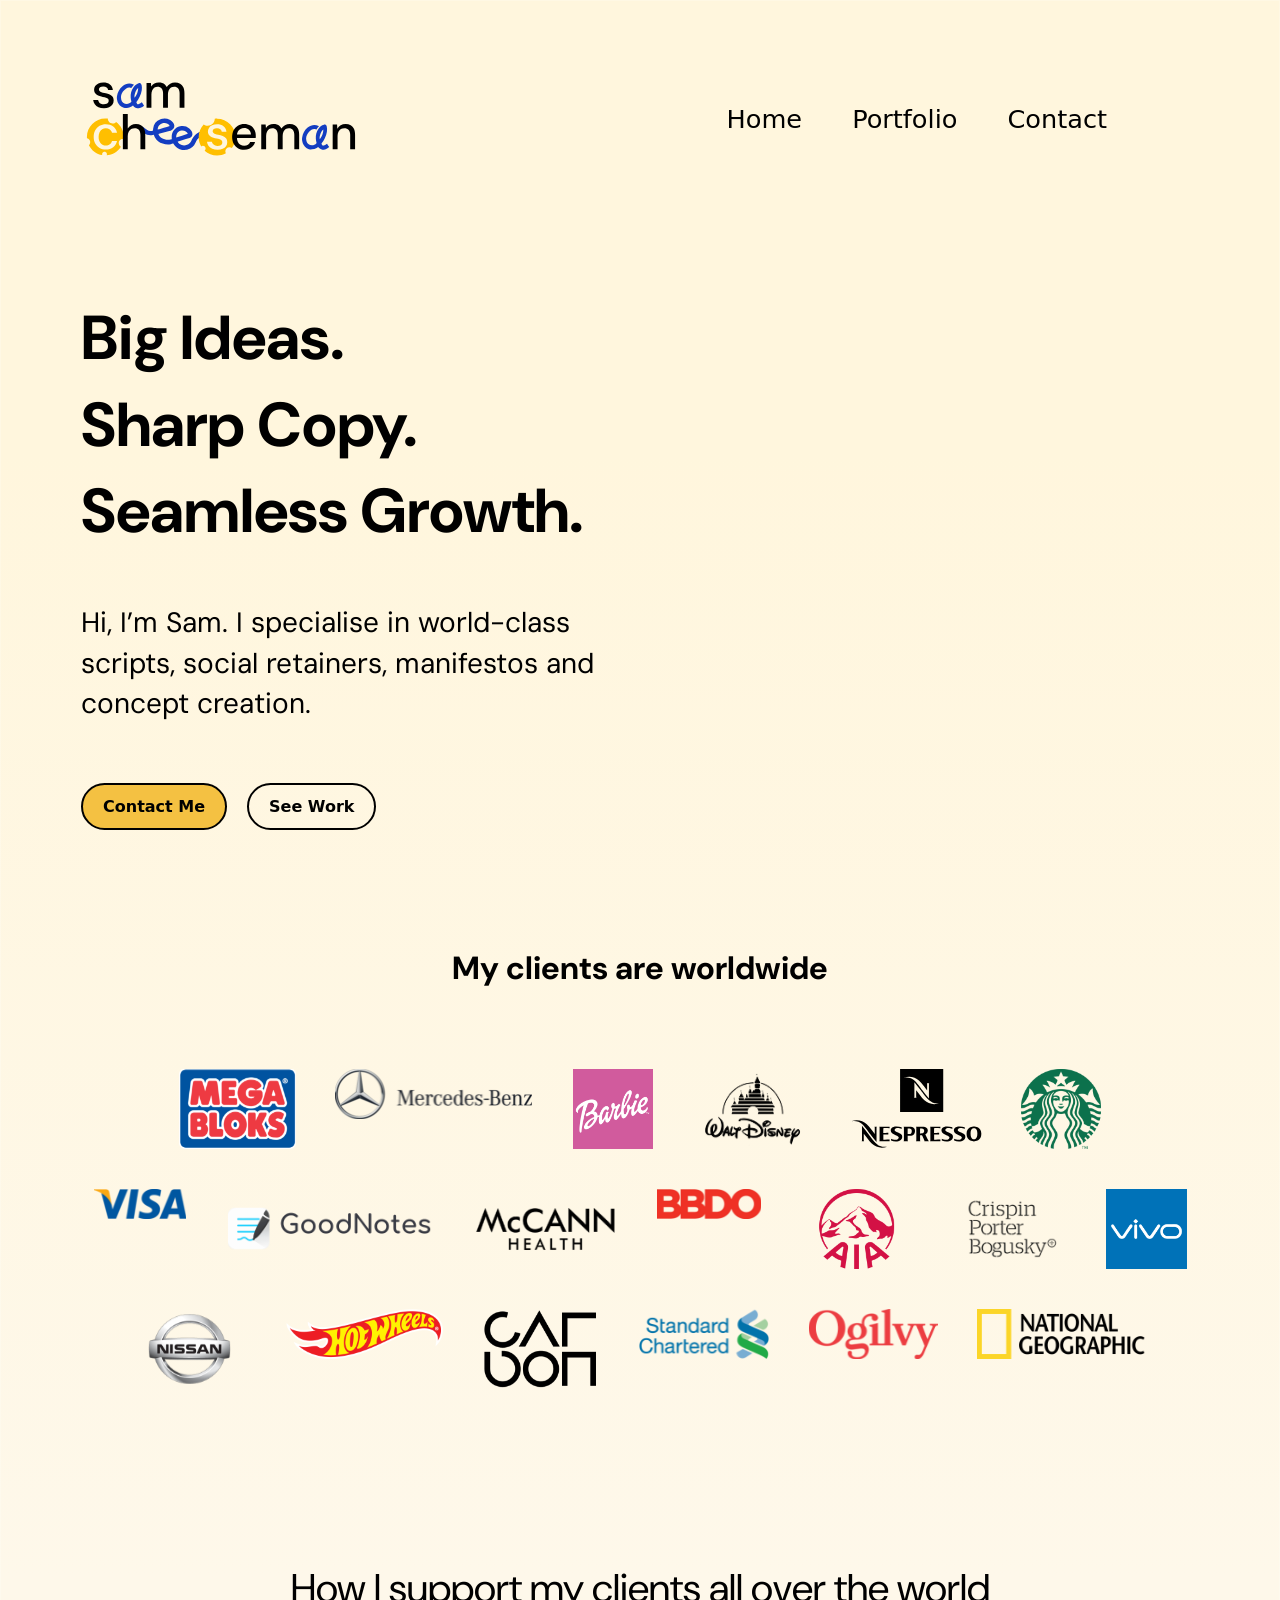
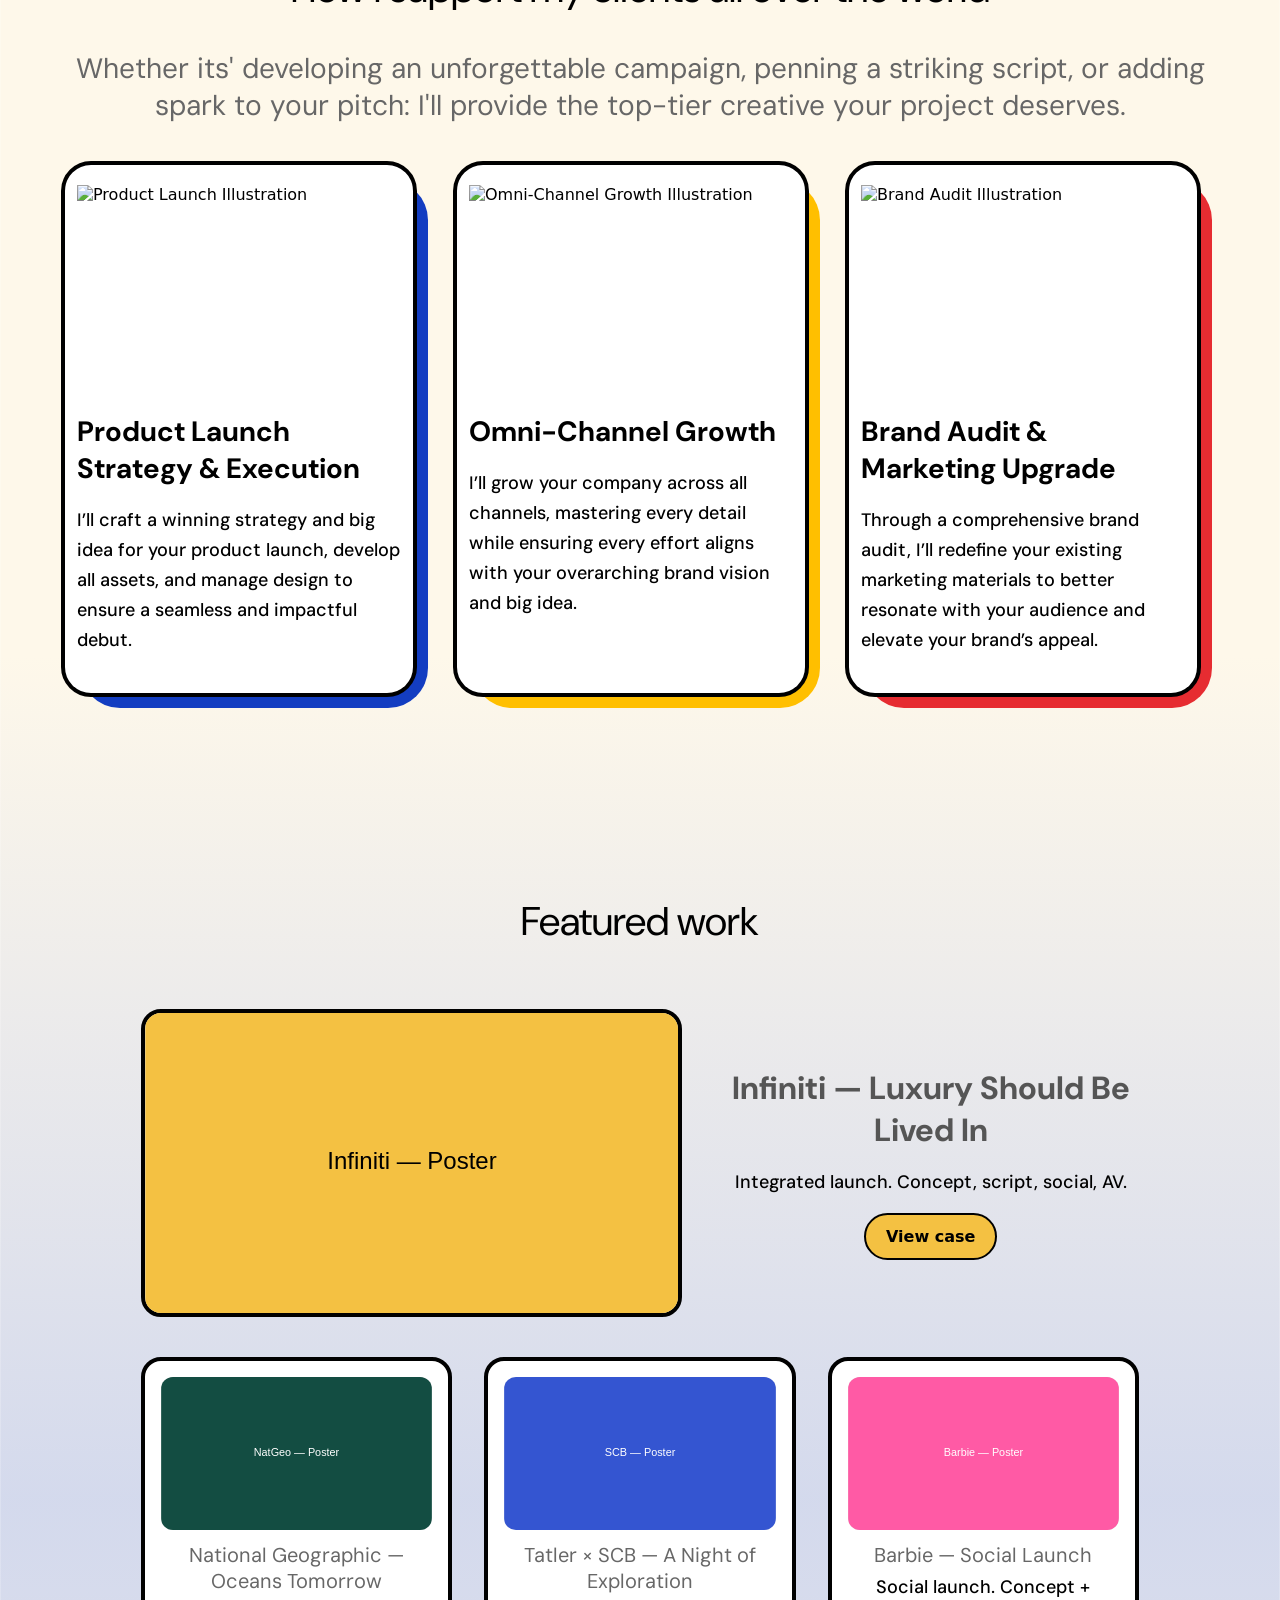
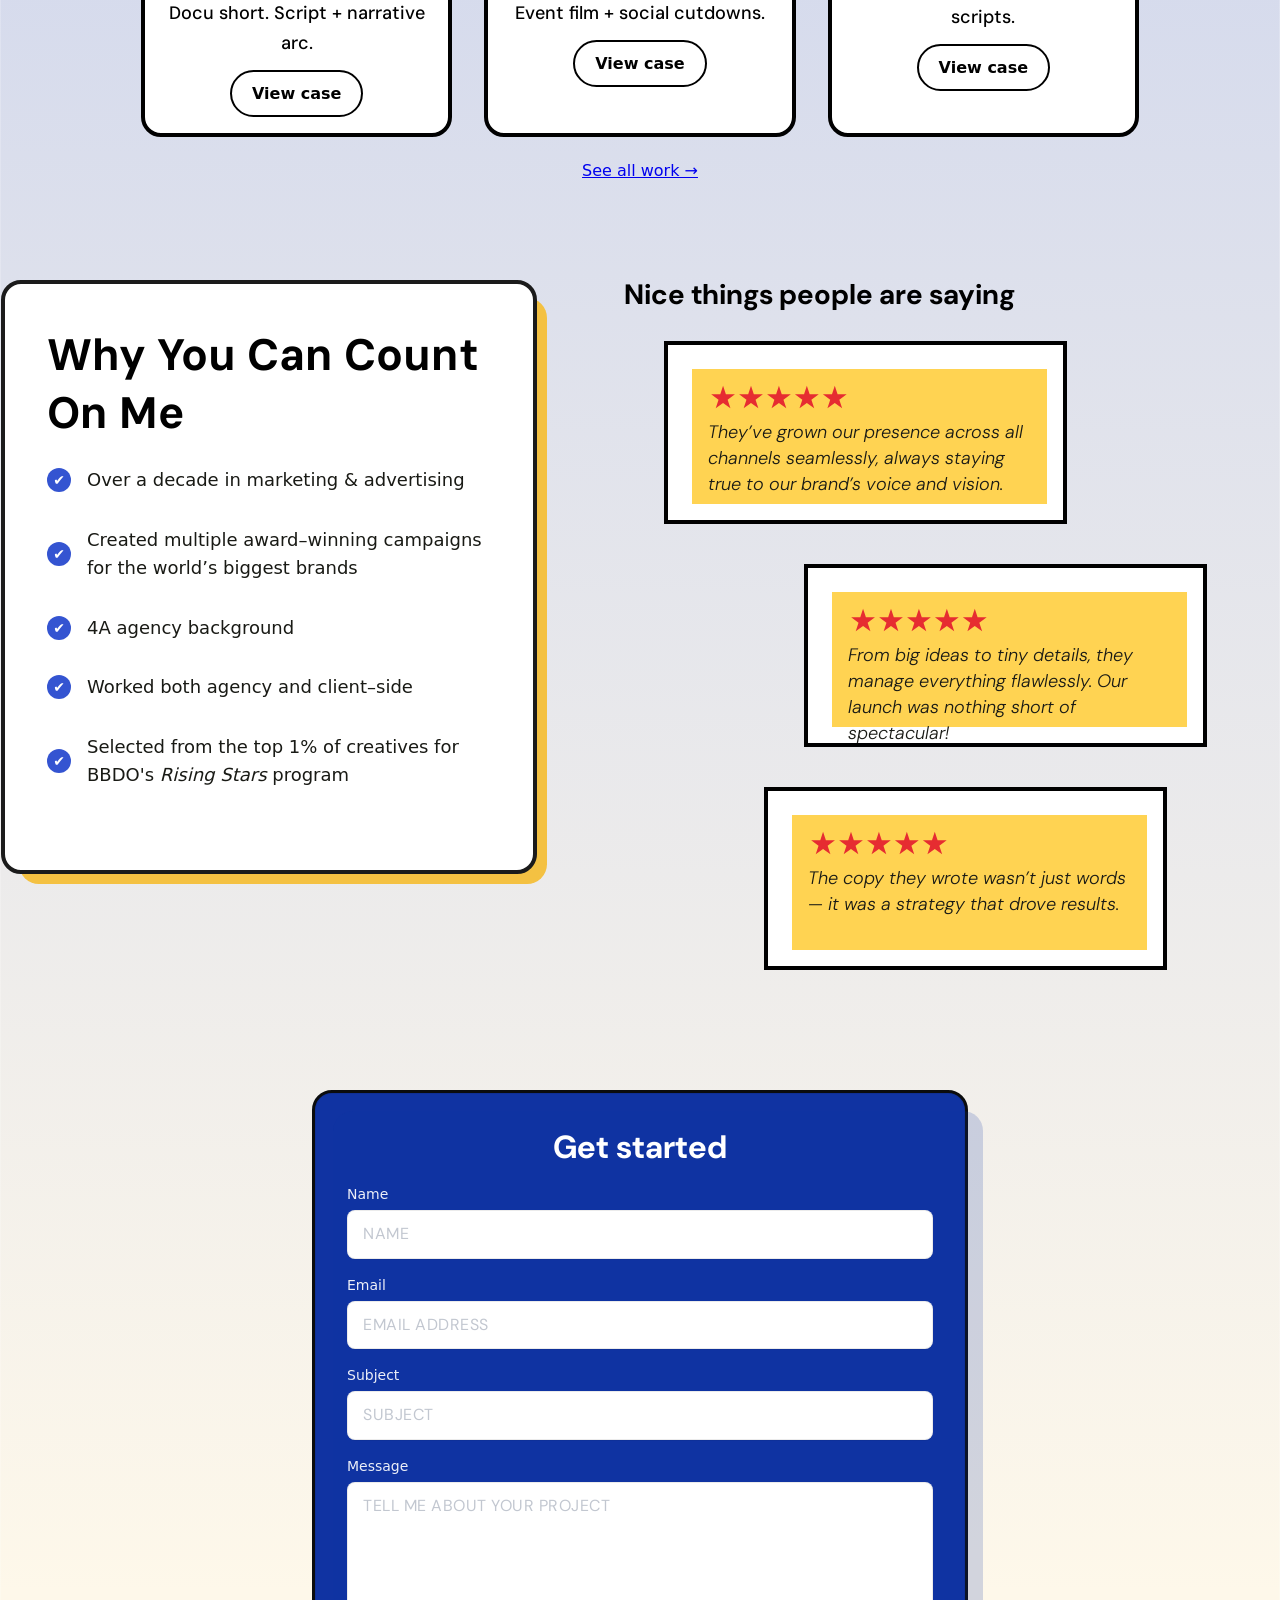
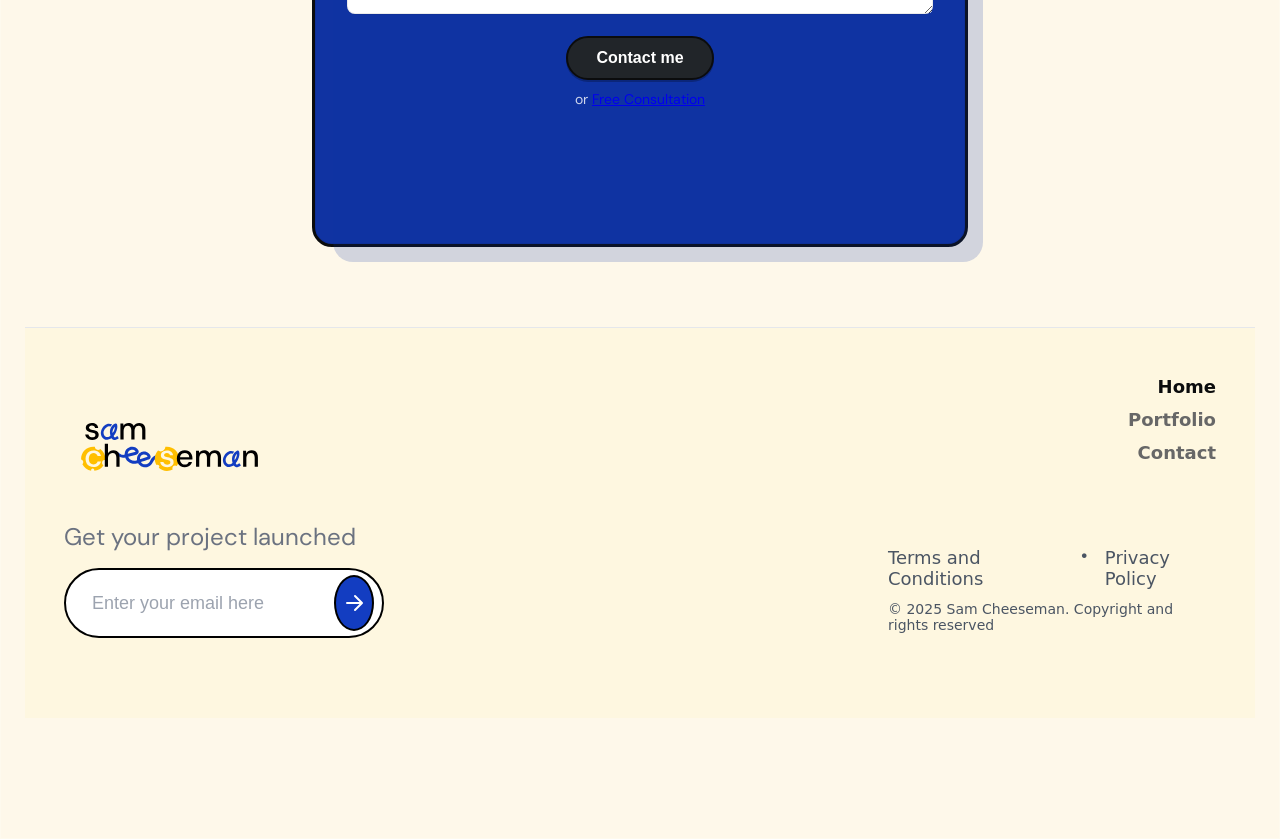
==== index.html @ 1eadf442 "Footer good enough. Moving on." ====
<!DOCTYPE html>
<html lang="en">
<head>
    <meta charset="UTF-8">
    <meta name="viewport" content="width=device-width, initial-scale=1.0">
    <link href="https://fonts.googleapis.com/css2?family=DM+Sans:wght@200;400;500;700&family=DM+Mono&display=swap" rel="stylesheet">
    <link rel="stylesheet" href="styles.css">
    <title>Sam Cheeseman - Freelance Creative Director</title>
</head>
<body>
  <header>
  <nav class="navbar">
  <div class="navbar-container">
    <div class="logo">
      <a href="#"><img src="images/Logo.svg" alt="Logo"></a>
    </div>
    <div class="nav-links">
      <a href="#">Home</a>
      <a href="#">Portfolio</a>
      <a href="#">Contact</a>
    </div>
  </div>
  </nav>
  </header>
  <section class="hero">
  <div class="hero-container">
    <div class="hero-text">
      <h1>
      <h1>
  <span>Big Ideas.</span>
  <span>Sharp Copy.</span>
  <span>Seamless Growth.</span>
</h1>
</h1>
<div class="hero-p-container">
<p>Hi, I’m Sam. I specialise in world-class scripts, social retainers, manifestos and concept creation.</p>
</div>      
<div class="hero-buttons">
        <a href="#" class="button">Contact Me</a>
        <a href="#" class="button secondary">See Work</a>
      </div>
    </div>
    <div class="hero-image">
         <img src="images/Profile Image/image_illo.svg" alt="" class="images/Profile Image/hero-illo.svg">
    </div>
  </div>
</section>
<section class="clients">
  <div class="clients-container">
    <h2>My clients are worldwide</h2>

<div class="client-logos">
  <img src="images/logos/megablocks-colour.svg" alt="Mega Bloks logo">
  <img src="images/logos/mercedesbenz.svg" alt="Mercedes Benz logo" class="mercedes">
  <img src="images/logos/barbie-colour.svg" alt="Barbie logo">
  <img src="images/logos/disney.png" alt="Disney logo">
  <img src="images/logos/nespresso.svg" alt="Nespresso logo">
  <img src="images/logos/starbucks-colour.svg" alt="Starbucks logo">
</div>

<div class="client-logos">
  <img src="images/logos/visa-colour.svg" alt="Visa logo" class="visa">
  <img src="images/logos/goodnotes.svg" alt="Goodnotes logo">
  <img src="images/logos/mccann.svg" alt="McCann Health logo">
  <img src="images/logos/bbdo.svg" alt="BBDO logo" class="bbdo">
  <img src="images/logos/aia.svg" alt="AIA logo">
  <img src="images/logos/cpb.svg" alt="Crispin Porter Bogusky logo">
  <img src="images/logos/vivo.svg" alt="Vivo logo">
</div>

<div class="client-logos">
  <img src="images/logos/nissan.svg" alt="Nissan logo">
  <img src="images/logos/hotwheels.svg" alt="Hot Wheels logo" class="hotwheels">
  <img src="images/logos/carbon.svg" alt="Carbon logo">
  <img src="images/logos/standardchartered.svg" alt="Standard Chartered Bank logo" class="standardchartered">
  <img src="images/logos/ogilvy.svg" alt="Ogilvy logo" class="ogilvy">
  <img src="images/logos/natgeo.svg" alt="National Geographic logo" class="natgeo">
</div>
      <!-- Add more as needed -->
    </div>
  </div>
</section>

   <section class="services">
  <div class="services-container">
    <h2>How I support my clients all over the world</h2>
    <h4>Whether its' developing an unforgettable campaign, penning a striking script, or adding spark to your pitch: I'll provide the top-tier creative your project deserves.</h4>
    <div class="service-cards">
      <div class="service-card blue">
        <img src="images/carousel illustrations/icon_1.svg" alt="Product Launch Illustration">
        <h3>Product Launch Strategy & Execution</h3>
        <p>I’ll craft a winning strategy and big idea for your product launch, develop all assets, and manage design to ensure a seamless and impactful debut.</p>
      </div>
      <div class="service-card yellow">
        <img src="images/carousel illustrations/icon_2.svg" alt="Omni-Channel Growth Illustration">
        <h3>Omni-Channel Growth</h3>
        <p>I’ll grow your company across all channels, mastering every detail while ensuring every effort aligns with your overarching brand vision and big idea.</p>
      </div>
      <div class="service-card red">
        <img src="images/carousel illustrations/icon_3.svg" alt="Brand Audit Illustration">
        <h3>Brand Audit & Marketing Upgrade</h3>
        <p>Through a comprehensive brand audit, I’ll redefine your existing marketing materials to better resonate with your audience and elevate your brand’s appeal.</p>
      </div>
    </div>
  
  <section class="featured-work">
    <div class="fw-container">
    <h2>Featured work</h2>
    
    
    <!-- Featured case -->
    <article class="fw-feature">
    <a href="#" class="fw-media">
    <img alt="Infiniti — Luxury Should Be Lived In"
    src="data:image/svg+xml;utf8,<svg xmlns='http://www.w3.org/2000/svg' viewBox='0 0 1600 900'><rect width='1600' height='900' fill='%23F4C142'/><text x='50%' y='50%' dominant-baseline='middle' text-anchor='middle' font-family='Arial' font-size='72' fill='%23000'>Infiniti — Poster</text></svg>">
    </a>
    <div class="fw-meta">
    <h3>Infiniti — Luxury Should Be Lived In</h3>
    <p>Integrated launch. Concept, script, social, AV.</p>
    <a class="button" href="#">View case</a>
    </div>
    </article>
    
    
    <!-- 3-up grid -->
    <div class="fw-grid">
    <article class="fw-card">
    <a href="#" class="fw-media">
    <img alt="National Geographic — Oceans Tomorrow"
    src="data:image/svg+xml;utf8,<svg xmlns='http://www.w3.org/2000/svg' viewBox='0 0 1600 900'><rect width='1600' height='900' fill='%23134D42'/><text x='50%' y='50%' dominant-baseline='middle' text-anchor='middle' font-family='Arial' font-size='64' fill='white'>NatGeo — Poster</text></svg>">
    </a>
    <h4>National Geographic — Oceans Tomorrow</h4>
    <p>Docu short. Script + narrative arc.</p>
    <a class="button secondary" href="#">View case</a>
    </article>
    
    
    <article class="fw-card">
    <a href="#" class="fw-media">
    <img alt="Tatler × SCB — A Night of Exploration"
    src="data:image/svg+xml;utf8,<svg xmlns='http://www.w3.org/2000/svg' viewBox='0 0 1600 900'><rect width='1600' height='900' fill='%233455D1'/><text x='50%' y='50%' dominant-baseline='middle' text-anchor='middle' font-family='Arial' font-size='64' fill='white'>SCB — Poster</text></svg>">
    </a>
    <h4>Tatler × SCB — A Night of Exploration</h4>
    <p>Event film + social cutdowns.</p>
    <a class="button secondary" href="#">View case</a>
    </article>
    
    
    <article class="fw-card">
    <a href="#" class="fw-media">
    <img alt="Barbie — Social Launch"
    src="data:image/svg+xml;utf8,<svg xmlns='http://www.w3.org/2000/svg' viewBox='0 0 1600 900'><rect width='1600' height='900' fill='%23FF5AA5'/><text x='50%' y='50%' dominant-baseline='middle' text-anchor='middle' font-family='Arial' font-size='64' fill='white'>Barbie — Poster</text></svg>">
    </a>
    <h4>Barbie — Social Launch</h4>
    <p>Social launch. Concept + scripts.</p>
    <a class="button secondary" href="#">View case</a>
    </article>
    </div>
    
    
    <div class="fw-more"><a href="#">See all work →</a></div>
    </div>
    </section>
</div>
</section>

 <section class="rtbs">
  <div class="rtb-container">
    <div class="rtb-left">
        <div class="rtb-box">
          <h2>Why You Can Count On Me</h2>
          <ul>
            <li>Over a decade in marketing & advertising</li>
            <li>Created multiple award–winning campaigns for the world’s biggest brands</li>
            <li>4A agency background</li>
            <li>Worked both agency and client–side</li>
            <li>Selected from the top 1% of creatives for BBDO's <em>Rising Stars</em> program</li>
          </ul>
        
      </div>
    </div>

    <div class="rtb-right">
      <h3>Nice things people are saying</h2>
    
      <div class="testimonial">
        <div class="testimonial-inner">
          <img class="stars" src="images/stars.svg" alt="5 stars">
          <p>They’ve grown our presence across all channels seamlessly, always staying true to our brand’s voice and vision.</p>
        </div>
      </div>
    
      <div class="testimonial">
        <div class="testimonial-inner">
          <img class="stars" src="images/stars.svg" alt="5 stars">
          <p>From big ideas to tiny details, they manage everything flawlessly. Our launch was nothing short of spectacular!</p>
        </div>
      </div>
    
      <div class="testimonial">
        <div class="testimonial-inner">
          <img class="stars" src="images/stars.svg" alt="5 stars">
          <p>The copy they wrote wasn’t just words — it was a strategy that drove results.</p>
        </div>
      </div>
    </div>
  </div>
</section>

<section class="contact-cta" id="contact">
  <div class="contact-wrap">
    <form class="contact-card" action="#" method="post" novalidate>
      <h2 class="contact-title">Get started</h2>

      <div class="field">
        <label for="contact-name">Name</label>
        <input id="contact-name" name="name" type="text" placeholder="NAME" autocomplete="name" />
      </div>

      <div class="field">
        <label for="contact-email">Email</label>
        <input id="contact-email" name="email" type="email" placeholder="EMAIL ADDRESS" autocomplete="email" />
      </div>

      <div class="field">
        <label for="contact-subject">Subject</label>
        <input id="contact-subject" name="subject" type="text" placeholder="SUBJECT" />
      </div>

      <div class="field">
        <label for="contact-message">Message</label>
        <textarea id="contact-message" name="message" rows="5" placeholder="TELL ME ABOUT YOUR PROJECT"></textarea>
      </div>

      <div class="actions">
        <button type="submit" class="btn-primary">Contact me</button>
        <p class="alt">or <a href="#free-consultation">Free Consultation</a></p>
      </div>
    </form>
  </div>
  <footer class="footer">
    <div class="footer__container">
      <div class="footer__grid">
        <!-- LEFT — 320 × 220 -->
        <div class="footer__left">
          <a href="/" class="footer__logo">
            <!-- DO NOT ALTER LOGO SIZE -->
            <img src="images/Logo.svg" alt="Sam Cheeseman" class="logo-footer">
          </a>
  
          <p class="footer__cta">Get your project launched</p>
  
          <form class="footer__subscribe" action="#" method="post" novalidate>
            <input
              type="email"
              placeholder="Enter your email here"
              aria-label="Email address"
              autocomplete="email"
              required
            />
            <button type="submit" aria-label="Submit email">
              <svg viewBox="0 0 24 24" fill="none" stroke="currentColor" aria-hidden="true">
                <path d="M5 12h14M13 5l7 7-7 7" stroke-width="2" stroke-linecap="round" stroke-linejoin="round"/>
              </svg>
            </button>
          </form>
        </div>
  
        <!-- RIGHT — 328 × 250 -->
        <div class="footer__right">
          <div class="footer__nav_container">
            <nav class="footer__nav" aria-label="Footer navigation">
              <a href="/" class="is-active">Home</a>
              <a href="/portfolio.html">Portfolio</a>
              <a href="#contact">Contact</a>
            </nav>
            <div class="footer__legal">
              <a href="/terms">Terms and Conditions</a>
              <span aria-hidden="true">•</span>
              <a href="/privacy">Privacy Policy</a>
            </div>
            <div class="footer__copy">© 2025 Sam Cheeseman. Copyright and rights reserved</div>
          </div>
        </div>
      </div>
  
    </div>
  </footer>

</body>
</html>
---- styles.css ----
*, *::before, *::after { box-sizing: border-box; }

body {
  margin: 0;
  background: 
    linear-gradient(
      to bottom left,
      rgba(19, 61, 193, 0.8), /* bump to 80% so you SEE it */
      rgba(19, 61, 193, 0)
    ),
    #FEF7E0; /* yellow base */
  border: 1px solid rgba(255, 255, 255, 0.1);
  font-family: 'DM Sans', serif;
  color: #000;
  position: relative;
}

h1, h2, h3, h4, h5, h6, p {
  font-family: 'DM Sans', sans-serif;
}
h1 { 
    font-weight: 700; 
    font-style: bold;
    font-size: 62px;
}

h2 {

  font-weight: 700;
  font-style: bold;
  font-size: 44px;

}

h3 {
  font-weight: 700;
  font-style: bold;
  font-size: 28px
}

h4{
  font-family: 'DM Sans', sans-serif;
  font-style: normal;             /* not 'regular' */
  font-weight: 400;
  font-size: 28px;
  line-height: 1.3;
  color: #111;                    /* softer than pure black */
  font-variation-settings: "wght" 400;
  font-synthesis-weight: none;    /* prevent faux bold */
  font-optical-sizing: none;
  -webkit-font-smoothing: antialiased;
  -moz-osx-font-smoothing: grayscale;
  color: #676767;
}

p {
     font-style: regular;
     font-weight: 400;
     font-size: 28px;
;




}

.navbar-container {
  max-width: 1200px;
  margin: 0 auto;
  padding: 10px 20px;
  display: flex;
  justify-content: space-between;
  align-items: center;

}

.nav-links {
  display: flex;
  gap: 50px;
  padding-right: 92px;
  font-size: larger;
}

.nav-links a {
  text-decoration: none;
  color: #000;
  font-weight: 500;
  display: inline-block;
  height: 2.2em;
  line-height: 2.2em;
  transition: transform 0.1s, color 0.2s;
}

.logo {
  margin-left: -20px;
}

.navbar .logo a { display: block; line-height: 0; }

.navbar .logo img {
  width: 320px;   /* adjust to taste */
  height: auto;
  display: block;
}



.nav-links a:hover {
  color: #007bff;
}

.nav-links a.active {
    font-weight: bold;
    font-size: 1.2em;
    transition: font-size 0.1s, color 0.2s;
}

.nav-links a:hover {
    color: #007bff;
    transform: scale(1.2);
/* Remove duplicate .nav-links a:hover selector */
}

/* HERO SECTION */

.hero {
  padding: 10px 80px;
  position: relative;
}

.hero-container {
  max-width: 1200px;
  margin: 0 auto;
}

.hero h1 {
  font-size: 62px;
  font-weight: 700;
  font-style: bold;
  margin: 0 0 48px;
}

.hero h1 span {
  max-width: 546px;
  max-height: 243px;
  display: block;
  line-height: 1.4;
}

.hero p {
  font-family: 'DM Sans', sans-serif;
  max-width: 546px;
  max-height: 108px;
  font-weight: 400;
  font-size: 28px;            /* exact match to Figma */
  line-height: 1.45;          /* tweak if Figma shows different leading */
  letter-spacing: 0;          /* ensure no extra tracking */
  font-optical-sizing: none;  /* stop variable font auto-bulking at large sizes */
  -webkit-font-smoothing: antialiased;   /* lighter on macOS */
  -moz-osx-font-smoothing: grayscale;

}

.hero-buttons {
  display: flex;
  gap: 20px;
}

.button {
  background: #F4C142;
  color: #000; /* Black text for good contrast */
  text-decoration: none;
  font-weight: bold;
  border-radius: 30px;
  display: inline-block;
  padding: 15px 30px;
  border: 2px solid #000;
}

.button.secondary {
  background: transparent;
  border: 2px solid #000;
  color: #000;
}

/* HERO PROFILE SECTION */

.hero-container {
  max-width: 1200px;
  margin: 0 auto;
  display: flex;
  align-items: center;
  gap: 60px; /* space between text & image */
}

.hero-text {
  flex: 1.5;
 
}
.hero-p-container {
  margin-bottom: 72px;
}

.hero-image {
  flex: 1;
}

.hero-image img {
  margin-top: -40px;
  max-width: 526px; /* or adjust to taste */
  height: 574.84px;
  width: 100%;
  height: auto;
  border-radius: 8px; /* optional, for style */
}

/* CLIENTS SECTION */

.clients {
  padding: 80px 40px;
  text-align: center;
}

.clients-container {
  max-width: 1200px;
  margin: 0 auto;
}

.clients h2 {
  font-size: 2rem;
  margin-bottom: 80px;
}

.client-logos {
  display: flex;
  flex-wrap: wrap;
  justify-content: center;
  gap: 40px;
  margin-bottom: 40px;
}

.client-logos img {
  max-height: 80px; /* Adjust logo size */
  height: auto;
}

.client-logos img.visa {
  max-height: 30px; /* lower than the others */
}

.client-logos img.bbdo { 
    max-height: 30px; /* lower than the others */
}


.client-logos img.standardchartered {
    max-height: 50px;
}

.client-logos img.mercedes, img.ogilvy, img.hotwheels, img.natgeo {
    max-height: 50px;
}

/* CLIENTS SECTION END */

/* SERVICES SECTION */

.services {
  padding: 20px 40px;
  text-align: center;
}

.services-container {
  max-width: 1200px;
  margin: 0 auto;
}

.services h2 {
  font-family: 'DM Sans', sans-serif;
  font-weight: 400;
  font-size: 2.5rem;
  margin-bottom: 32px;
}

.services p {
  font-weight: 500;
  font-style: medium;
  font-size: 16px;
  line-height: 30px;
  font-optical-sizing: none;  /* stop variable font auto-bulking at large sizes */
  -webkit-font-smoothing: antialiased;   /* lighter on macOS */
  -moz-osx-font-smoothing: grayscale;
}

.service-cards {
  display: flex;
  gap: 42px;
  justify-content: left;
  flex-wrap: wrap;
  width: 1152px;
  height: 514px;
}

.service-card {
  background: #fff;
  border: 4px solid #000;
  border-radius: 30px;
  padding: 20px 12px;
  flex: 1;
  max-width: 356px;
  position: relative;
}

.service-card img {
  height: 200px;
  margin-bottom: 10px;
  
}

.service-card h3 {
  margin-bottom: 15px;
  text-align: left;
}

.services p {
  font-weight: 500;
  font-style: medium;
  font-size: 18px;
  line-height: 30px;
}

/* Shadows to mimic side colour accent */
.service-card.blue::after,
.service-card.yellow::after,
.service-card.red::after {
  content: "";
  position: absolute;
  bottom: -15px;
  right: -15px;
  width: 100%;
  height: 100%;
  border-radius: 40px;
  z-index: -1;
}

.service-card.blue::after {
  background: #133DC1; /* pick your exact blue */
}

.service-card.yellow::after {
  background: #FFBF00; /* pick your exact yellow */
}

.service-card.red::after {
  background: #E62C31; /* pick your exact red */
}



.service-cards { justify-content: flex-start; justify-items: start; } /* flex + grid */
.service-card { text-align: left; }
.service-card img { display: block; margin: 0; }


/* FEATURED WORK SECTION */
.featured-work {
    margin-top: 100px;
  padding: 0;
  background: transparent;
  text-align: center;
}

.featured-work h2 {
  font-family: 'DM Sans', sans-serif;
  font-weight: 400;
  font-size: 2.5rem;
  margin-bottom: 40px;
}

.featured-work h3 {
    font-family: 'DM Sans', sans-serif;
    font-weight: 400;
    font-size: 1.8rem;
    color: #555;  
    margin-bottom: 40px;
}

.carousel {
  position: relative;
  overflow: hidden;
  width: 100%;
}

.carousel-track {
  display: flex;
  transition: transform 0.5s ease;
}

.carousel-item {
  min-width: 100%;
  position: relative;
}

.carousel-item img {
  width: 100%;
  display: block;
}

.watch-button {
  position: absolute;
  bottom: 120px;
  left: 50%;
  transform: translateX(-50%);
  background: #F4C142; /* match your earlier hero button */
  color: #000;
  text-decoration: none;
  padding: 12px 20px;
  border-radius: 30px;
  font-family: 'DM Sans', sans-serif;
  font-weight: bold;
  border: 2px solid #000; /* match earlier buttons */
}

.carousel-btn {
  position: absolute;
  top: 50%;
  transform: translateY(-50%);
  background: #F4C142; /* your yellow */
  border: none;
  border-radius: 50%; /* makes it round */
  width: 60px;
  height: 60px;
  display: flex;
  align-items: center;
  justify-content: center;
  cursor: pointer;
  z-index: 2;
  transition: background 0.2s ease;
}


.carousel-btn:hover {
  background: #e0b932;
}

.carousel-btn.prev {
  left: 20px; 
}

.carousel-btn.next {
  right: 20px; 
}

.carousel-btn img {
  width: 24px;
  height: 24px;
}

/* Featured Work Info + Buttons */

.carousel-info {
  display: flex;
  justify-content: center; /* ← this centres the whole info block horizontally */
  align-items: center;
  max-width: 1200px;
  margin: -60px auto;
  padding: 0 40px;
  text-align: left; /* keep left so title lines don't centre */
}

.info-left {
  display: flex;
  align-items: center;    /* centre horizontally */
  gap: 40px;              /* gap between title and dots */
}

.title-block {
    display: flex;
    flex-direction:column;
}

.title-block h3 {
  margin: 0;
  font-family: 'DM Sans', sans-serif;
  font-weight: 700;
  font-size: 2rem;
}

.title-block p {
  margin: 5px 0 0;
  font-family: 'DM Sans', sans-serif;
  font-weight: 400;
  color: #555;
}

.carousel-dots {
  display: flex;
  gap: 10px;
}

.carousel-dots .dot {
  width: 12px;
  height: 12px;
  border-radius: 50%;
  background: #F4C142;
  opacity: 0.5;
}

.carousel-dots .dot.active {
  opacity: 1;
  background: #A67C00;
}

.title-block h3 {
  margin: 0;
  font-family: 'DM Sans', sans-serif;
  font-weight: 700;
  font-size: 2rem;
}

.title-block p {
  margin: 5px 0 0;
  font-family: 'DM Sans', sans-serif;
  font-weight: 400;
  color: #555;
}

.carousel-dots {
  display: flex;
  gap: 10px;
}

.carousel-dots .dot {
  width: 12px;
  height: 12px;
  border-radius: 50%;
  background: #F4C142;
  opacity: 0.5;
}

.carousel-dots .dot.active {
  opacity: 1;
  background: #A67C00;
}

/* RTBs */

/* === RTB Container === */


/* === CONTAINER === */
.rtb-container{
  display: flex;
  flex-wrap: nowrap;              /* stop dropping to a new line */
  justify-content: flex-start;
  align-items: flex-start;
  gap: 87px;                      /* your exact column gap */
  max-width: 1280px;              /* ensure there’s room */
  width: 100%;
  margin: 0 auto;                 /* center in page */
  box-sizing: border-box;
  /* if the parent has padding, keep it small, e.g. padding: 0 24px; */
}

/* === LEFT === */
/* === RTB (Why You Can Count On Me) === */
/* keep layout */
.rtb-left { flex: 0 0 40%; position: relative; }

/* kill the old full-yellow wrapper if present */
.rtb-shadow { background: transparent; padding: 0; }

/* card */
.rtb-box{
  position: relative;
  width: 536px;
  height: 594px;
  padding: 42px;                  /* Figma */
  box-sizing: border-box;
  background: #FFF;
  border: 4px solid #1B1B1B;
  border-radius: 20px;

  /* stop DM Sans from “bulking up” */
  font-optical-sizing: none;
  -webkit-font-smoothing: antialiased;
  -moz-osx-font-smoothing: grayscale;
}

/* services-style accent: shows on RIGHT side and BOTTOM edge only */
.rtb-box::after{
  content:"";
  position:absolute;
  bottom:-14px;
  right:-14px;
  width:100%;
  height:100%;
  background:#F4C142;
  border-radius:20px;
  z-index:-1;
}

/* heading spacing inside card */
.rtb-box h2{ margin: 0 0 24px; }

/* list spacing & type */
.rtb-box ul{
  margin:0;
  padding:0;
  list-style:none;
  display:flex;
  flex-direction:column;
  gap:32px;                       /* Figma gap */
}

.rtb-box li{
  position:relative;
  padding-left:40px;
  font-weight:400;                /* Regular */
  font-size:18px;                 /* Figma */
  line-height:1.55;
  color:#191A15;

  /* match weight rendering */
  font-optical-sizing: none;
  -webkit-font-smoothing: antialiased;
  -moz-osx-font-smoothing: grayscale;
}

/* blue check bullet */
.rtb-box li::before{
  content:"✔";
  position:absolute;
  left:0;
  top:50%;
  transform:translateY(-50%);
  width:24px;
  height:24px;
  line-height:24px;
  text-align:center;
  background:#3454D1;
  color:#FFF;
  border-radius:50%;
  font-size:14px;
}

/* === RIGHT TESTIMONIALS === */

/* ===== TESTIMONIALS (right column) ===== */
/* ===== TESTIMONIALS (right column) ===== */
.rtb-right{
  width: 529px;
  min-height: 671.85px;
  display: flex;
  flex-direction: column;
  align-items: flex-start;
}

.rtb-right h2{
  font-weight: 700;
  font-size: 44px;
  margin: 0 0 24px;
  color: #0B0C0D;
}

/* Card */
.testimonial{
  position: relative;
  width: 403px;
  height: 183px;
  background: #FFFFFF;             /* white card */
  border: 4px solid #000;          /* black outline */
  margin: 0 0 40px 0;
  z-index: 0;
  isolation: isolate;              /* keeps slabs behind, never bleeding in */
}

/* Top-right WHITE slab (same size, offset up/right) */

/* Bottom-left WHITE slab (same size, offset down/left) */


/* Inner yellow panel */
.testimonial-inner{
  position: absolute;
  top: 24px; left: 24px;
  width: 355px; height: 135px;     /* 403-48 × 183-48 */
  background: #FFD352;             /* yellow tile */
  padding: 16px;
  box-sizing: border-box;
  display: flex;
  flex-direction: column;
  gap: 8px;
}

/* Stars */
.testimonial-inner .stars{
  width: 142px;
  height: 26px;
  display: block;
}

/* Copy */
.testimonial-inner p{
  margin: 0;
  font-size: 18px;
  font-style: italic;
  font-weight: 300;
  line-height: 1.45;
  color: #191A15;
}

/* Stagger like mock */
.rtb-right .testimonial:nth-of-type(1){ transform: translateX(40px); }
.rtb-right .testimonial:nth-of-type(2){ transform: translateX(180px); }
.rtb-right .testimonial:nth-of-type(3){ transform: translateX(40px); }

/* Responsive */
@media (max-width: 1024px){
  .rtb-right{ width: 100%; }
  .rtb-right .testimonial{ transform: none; max-width: 100%; }
}

/* Enhanced navbar styling */
.navbar {
  padding: 0 80px;
}

.navbar-container {
  padding-left: 0;
  padding-right: 0;
  max-width: 1400px;
}

.hero-container,
.clients-container {
  max-width: 1400px;
}

.nav-links {
  font-size: larger;
}

.nav-links a {
  font-size: 1.6rem;
  font-weight: 500;
}

/* Services section */
.services-container {
  max-width: 1200px;
  margin: 0 auto;
  padding: 0 20px;
  text-align: center;
}

.service-cards {
  display: grid;
  grid-template-columns: 1fr;
  gap: 24px;
}


/* Testimonials section */
.testimonials-container {
  display: grid;
  grid-template-columns: 1fr;
  gap: 24px;
  max-width: 1200px;
  margin: 0 auto;
  padding: 0 16px;
}

.why-count-card {
  background: white;
  border: 1px solid #e5e7eb;
  border-radius: 32px;
  box-shadow: 0 1px 3px rgba(0, 0, 0, 0.1);
  padding: 32px;
  min-height: 420px;
}

.why-count-card h2 {
  font-size: 1.25rem;
  font-weight: 600;
  margin-bottom: 16px;
}

.why-count-card ul {
  font-size: 1rem;
  line-height: 1.6;
}

.why-count-card li {
  margin-bottom: 12px;
}

.quotes-section {
  display: flex;
  flex-direction: column;
  gap: 24px;
}

.quotes-section h2 {
  font-size: 1.25rem;
  font-weight: 600;
}

.quote {
  padding: 24px;
  border-radius: 32px;
  box-shadow: 0 1px 3px rgba(0, 0, 0, 0.1);
  border: 1px solid #e5e7eb;
  background: white;
}

.quote p {
  font-size: 1rem;
  line-height: 1.6;
}

/* Footer styling *//* ===== Footer ===== */
/* ===== Footer (replaced) ===== *//* =======================
   Footer
   ======================= */
/* Footer */
.footer { background:#FEF7E0; border-top:1px solid #e5e7eb; margin-top:80px; }
.footer__container { max-width:1200px; margin:0 auto; padding:48px 24px; }

.footer__grid {
  display:flex;
  justify-content:space-between;
  align-items:flex-start;
  gap:64px;
  margin-bottom:32px;
}

/* LEFT — 320 × 220 */
.footer__left { flex:0 0 320px; min-height:220px; }
.footer__logo { display:inline-block; height: 72px; width:211px;}

.footer__cta {
  margin: 0px 0 16px;
  font-size:24px;
  line-height:1.25;
  color:#6b7280;
}

/* Subscribe — 320 × 70, r=70 */
.footer__subscribe {
  width:320px; height:70px; border-radius:70px;
  background:#fff; border:2px solid #000;
  display:flex; align-items:center; gap:8px;
  padding:0 8px 0 24px; box-sizing:border-box;
}
.footer__subscribe input {
  flex:1; border:0; outline:0; background:transparent;
  font-size:18px; color:#111827;
}
.footer__subscribe input::placeholder { color:#9ca3af; }
.footer__subscribe button {
  width:56px; height:56px; border-radius:50%;
  border:2px solid #000; background:#133DC1;
  display:grid; place-items:center; cursor:pointer;
}
.footer__subscribe button svg { width:24px; height:24px; stroke:#fff; stroke-width:2.5; }

/* RIGHT — 328 × 250 */
.footer__right {
  flex: 0 0 328px;
  min-height: 250px;
  display: flex;
  flex-direction: column;   /* stack nav and bottom */
  align-items: flex-end;     /* right-align content */
  gap: 16px;                 /* space between nav and bottom */
}

.footer__nav_container {
  display: flex;
  flex-direction: column;
  align-items: flex-end; /* right-align content */
  gap: 12px;             /* space between nav and legal/copy */
}
.footer__nav { display:flex; flex-direction:column; gap:12px; align-items:flex-end; text-align:right; margin-bottom: 72px; }
.footer__nav a { text-decoration:none; font-size:24px; font-weight:600; color:#6b7280; }
.footer__nav a.is-active { color:#0b0c0d; font-weight:700; }

.footer__right a {
  color: #676767;
  font-size: 18px;
}

/* Bottom row */
.footer__bottom { display: none; }
.footer__legal { display:flex; gap:16px; color:#4b5563; }
.footer__legal a { color:inherit; text-decoration:none; font-size:18px}
.footer__legal a:hover { text-decoration:underline; }
.footer__copy { font-size:14px; color:#4b5563; }

/* Responsive */
@media (max-width: 900px){
  .footer__grid { flex-direction:column; gap:32px; }
  .footer__left, .footer__right { flex:0 0 auto; width:100%; min-height:auto; }
  .footer__nav { align-items:flex-start; text-align:left; }
  .footer__nav_container { align-items: flex-start; }
  .footer__right { align-items: flex-start; }
  .footer__subscribe { width:100%; max-width:480px; }
}
/* Desktop breakpoint */
@media (min-width: 768px) {
  .footer-desktop { display: flex; }
  .footer-mobile  { display: none; }
  .footer-bottom  { flex-direction: row; align-items: center; gap: 0; }
  .footer-copy    { text-align: right; }
}

/* Mobile logo size */
@media (max-width: 767.98px){
  .footer-logo .logo-footer { width: 211px; height: auto; }
}

@media (min-width: 1024px) {
  .service-cards {
    grid-template-columns: repeat(3, 1fr);
  }
  
  .testimonials-container {
    grid-template-columns: 2fr 1fr;
  }
  
  .why-count-card h2 {
    font-size: 1.875rem;
  }
  
  .quotes-section h2 {
    font-size: 1.875rem;
  }
}

@media (max-width: 768px) {
  .hero {
    padding: 20px 40px;
  }
  
  .hero h1 {
    font-size: 3rem;
  }
  
  .hero p {
    font-size: 1.6rem;
  }
}

/* FEATURED WORK */
:root{ --container:1200px; --pad:80px; }
body{ font-family: system-ui, -apple-system, Segoe UI, Roboto, "DM Sans", Arial, sans-serif; background:#FEF7E0; margin:0; color:#000; }
.button{ background:#F4C142; border:2px solid #000; color:#000; font-weight:700; text-decoration:none; padding:12px 20px; border-radius:30px; display:inline-block; }
.button.secondary{ background:transparent; }


/* Featured Work */
.featured-work{ padding: 40px 0 80px; }
.fw-container{ max-width: var(--container); margin:0 auto; padding:0 var(--pad); }
.fw-container h2{ font-weight:400; font-size:2.5rem; margin:80px 0 62px; }


/* Featured hero case */
.fw-feature{ display:grid; grid-template-columns: 1.3fr 1fr; gap:40px; align-items:center; margin-bottom:40px; }
.fw-media{ display:block; position:relative; border:4px solid #000; border-radius:20px; overflow:hidden; background:#ddd; }
.fw-media::before{ content:""; display:block; aspect-ratio:16/9; }
.fw-media img{ position:absolute; inset:0; width:100%; height:100%; object-fit:cover; }
.fw-meta h3{ font-weight:700; font-size:2rem; margin:0 0 16px; }
.fw-meta p{ margin:0 0 16px; }


/* 3-up grid */
.fw-grid{ display:grid; grid-template-columns:1fr; gap:24px; }
.fw-card{ border:4px solid #000; border-radius:20px; padding:16px; background:#fff; }
.fw-card .fw-media{ border:0; border-radius:12px; }
.fw-card h4{ margin:12px 0 4px; font-weight:700; font-size:1.25rem; }
.fw-card p{ margin:0 0 12px; }


.fw-more{ text-align:center; margin-top:24px; }


@media (max-width: 1024px){
:root{ --pad:40px; }
.fw-feature{ grid-template-columns: 1fr; }
}
@media (min-width:768px){
.fw-grid{ grid-template-columns: repeat(3, 1fr); gap:32px; }
}

/* CLIENT LOGO ANIMATION */

/* Clients: animated logos (2× pop) */
.client-logos { overflow: visible; }

.client-logos img {
  opacity: 1;
  transform: none;
  transform-origin: center;
  position: relative;
  will-change: transform;
  transition: transform 0.6s cubic-bezier(.2, .8, .2, 1);
}

/* active frames */
.client-logos img.wiggle-cw {
  z-index: 5;
  animation: logoWiggleCW 900ms ease-in-out;
}
.client-logos img.wiggle-ccw {
  z-index: 5;
  animation: logoWiggleCCW 900ms ease-in-out;
}

@keyframes logoWiggleCW {
  0%   { transform: none; }
  35%  { transform: scale(2) rotate(4deg); }
  65%  { transform: scale(2) rotate(8deg); }
  100% { transform: none; }
}
@keyframes logoWiggleCCW {
  0%   { transform: none; }
  35%  { transform: scale(2) rotate(-4deg); }
  65%  { transform: scale(2) rotate(-8deg); }
  100% { transform: none; }
}

/* Respect reduced motion */
@media (prefers-reduced-motion: reduce) {
  .client-logos img { transition: none; }
  .client-logos img.wiggle-cw,
  .client-logos img.wiggle-ccw { animation: none !important; }
}

/* BG OVERRIDE */
:root{
  /* existing colours */
  --yellow-1: #FFF6DD;              /* navbar */
  --yellow-2: #FEF8EA;              /* rest of page */
  --blue-r: 189; --blue-g: 201; --blue-b: 238; /* #BDC9EE */

  /* one control for strength */
  --blue-peak-alpha: 0.65;          /* tweak this only */
  --blue-shoulder-alpha: calc(var(--blue-peak-alpha) * 0.5);

  /* these are set by your JS; keep as fallbacks */
  --nav-end: 8%;
  --hero-end: 28%;
  --services-start: 40%;
  --services-end: 55%;
  --testimonials-end: 85%;
}

html{
  min-height:100%;
  background:
    /* Blue overlay with variable strength */
    linear-gradient(
      to bottom,
      rgba(var(--blue-r),var(--blue-g),var(--blue-b),0) 0%,
      rgba(var(--blue-r),var(--blue-g),var(--blue-b),0) var(--services-start),
      rgba(var(--blue-r),var(--blue-g),var(--blue-b),var(--blue-shoulder-alpha)) calc((var(--services-start) + var(--services-end)) / 2),
      rgba(var(--blue-r),var(--blue-g),var(--blue-b),var(--blue-peak-alpha)) var(--services-end),
      rgba(var(--blue-r),var(--blue-g),var(--blue-b),var(--blue-shoulder-alpha)) calc((var(--services-end) + var(--testimonials-end)) / 2),
      rgba(var(--blue-r),var(--blue-g),var(--blue-b),0) var(--testimonials-end),
      rgba(var(--blue-r),var(--blue-g),var(--blue-b),0) 100%
    ),
    /* Base yellow (nav → hero shift) */
    linear-gradient(
      to bottom,
      var(--yellow-1) 0%,
      var(--yellow-1) var(--nav-end),
      var(--yellow-2) var(--hero-end),
      var(--yellow-2) 100%
    );
  background-repeat:no-repeat,no-repeat;
  background-attachment:scroll,scroll;
  box-shadow: inset 0 0 0 1px rgba(255,255,255,0.1);
}

body,.site,.wrapper,main,#app,#__next{ background:transparent !important; margin:0; }




/* 1) Lock the RTB box to the Figma height */
.rtb-left .rtb-box{
  height: 594px;            /* Figma: H 594 */
  box-sizing: border-box;   /* keep padding/border inside 594 */
}

/* 2) Pull the testimonials up and tighten the heading gap */
.rtb-right{
  margin-top: -32px;        /* nudge the whole stack up; adjust -24 to -40 until it matches */
}

.rtb-right h2{
  margin: 0 0 12px;         /* reduce gap under the heading (was larger) */
  line-height: 1.05;
}

/* ================================
   Contact CTA
================================== */
:root{
  --cta-blue: #1033A2;        /* panel background */
  --cta-ink: #0B0C0D;         /* borders/text */
  --cta-paper: #FFFFFF;       /* inputs */
  --cta-btn: #212529;         /* button */
  --cta-slab: rgba(16, 51, 162, 0.18); /* offset slab shadow */
}

/* section shell */
.contact-cta{
  padding: 80px 24px 120px;
  position: relative;
}
.contact-wrap{
  max-width: 920px;
  margin: 0 auto;
  display: flex;
  justify-content: center;
}

/* card */
.contact-card{
  position: relative;
  width: 656px;               /* spec */
  height: 757px;              /* spec */
  padding: 32px 32px 24px;
  border-radius: 20px;
  background: var(--cta-blue);
  border: 3px solid var(--cta-ink);
  color: var(--cta-paper);
  box-shadow: inset 0 0 0 1px rgba(0,0,0,0.08);
  isolation: isolate;
}

/* offset slab behind (bottom-right) */
.contact-card::after{
  content: "";
  position: absolute;
  inset: 0;
  transform: translate(18px, 18px);
  border-radius: 20px;
  background: var(--cta-slab);
  z-index: -1;
}

/* title */
.contact-title{
  margin: 4px 0 20px;
  text-align: center;
  font-weight: 700;
  font-size: 32px;
  line-height: 1.15;
  color: var(--cta-paper);
}

/* fields */
.field{ margin: 18px 0; }
.field label{
  display: block;
  margin: 0 0 8px;
  font-size: 14px;
  font-weight: 500;
  color: rgba(255,255,255,0.92);
}
.field input,
.field textarea{
  width: 100%;
  background: var(--cta-paper);
  border: 0;
  border-radius: 8px;
  padding: 14px 16px;
  font: 400 16px/1.3 "DM Sans", system-ui, -apple-system, Segoe UI, Roboto, Arial, sans-serif;
  color: #222;
  box-shadow:
    0 0 0 1px rgba(0,0,0,0.08) inset,
    0 1px 0 rgba(0,0,0,0.06);
}
.field input::placeholder,
.field textarea::placeholder{
  color: #C2C7D0;
  letter-spacing: 0.5px;
}

/* actions */
.actions{
  margin-top: 16px;
  text-align: center;
}
.btn-primary{
  display: inline-block;
  padding: 12px 28px;
  border-radius: 9999px;
  background: var(--cta-btn);   /* #212529 */
  color: #fff;
  border: 2px solid var(--cta-ink);
  font-weight: 700;
  font-size: 16px;
  line-height: 1;
  cursor: pointer;
  box-shadow: 0 2px 0 rgba(0,0,0,0.25);
  transition: transform 120ms ease, box-shadow 120ms ease, filter 120ms ease;
}
.btn-primary:hover{ transform: translateY(-1px); box-shadow: 0 3px 0 rgba(0,0,0,0.25); }
.btn-primary:active{ transform: translateY(0); box-shadow: 0 1px 0 rgba(0,0,0,0.25); filter: brightness(0.95); }

.actions .alt{
  margin-top: 10px;
  font-size: 14px;
  color: rgba(255,255,255,0.8);
}

.rtb-right .testimonial:nth-of-type(3) {
  margin-left: 100px;
}
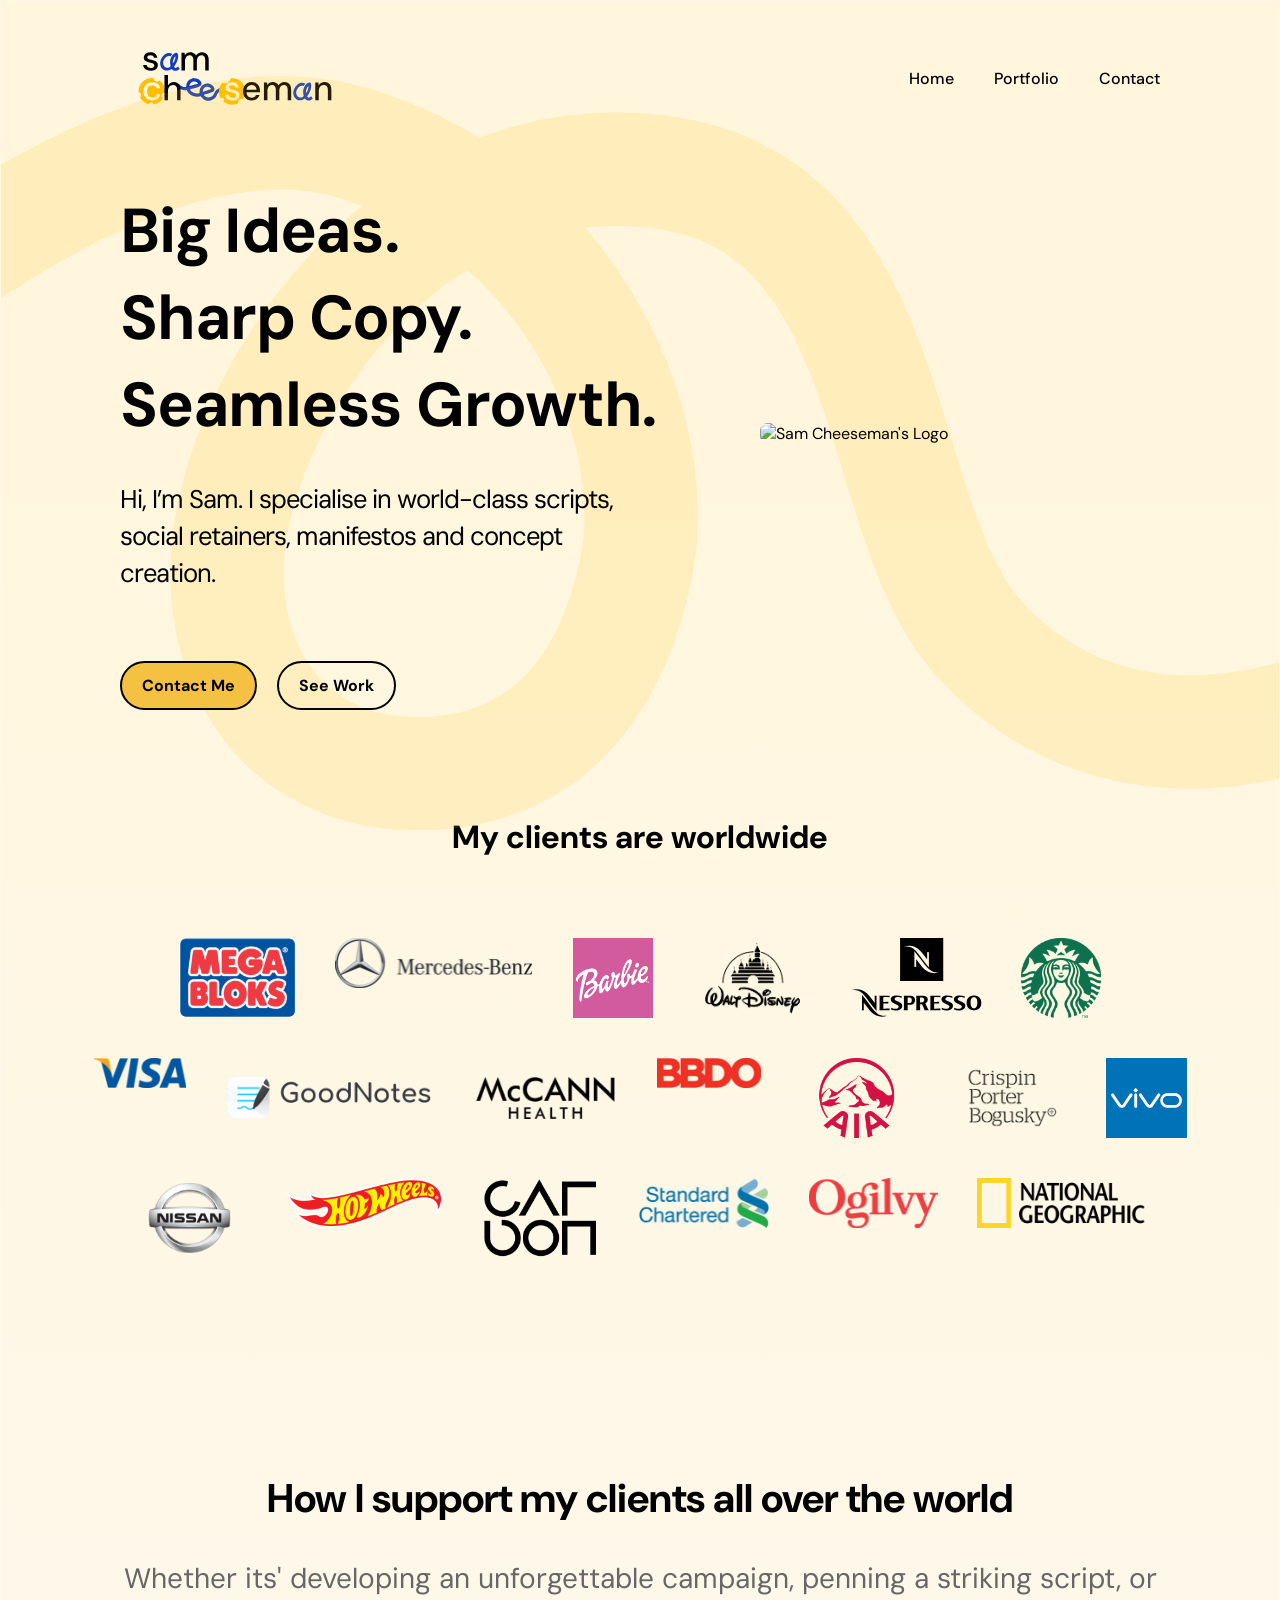
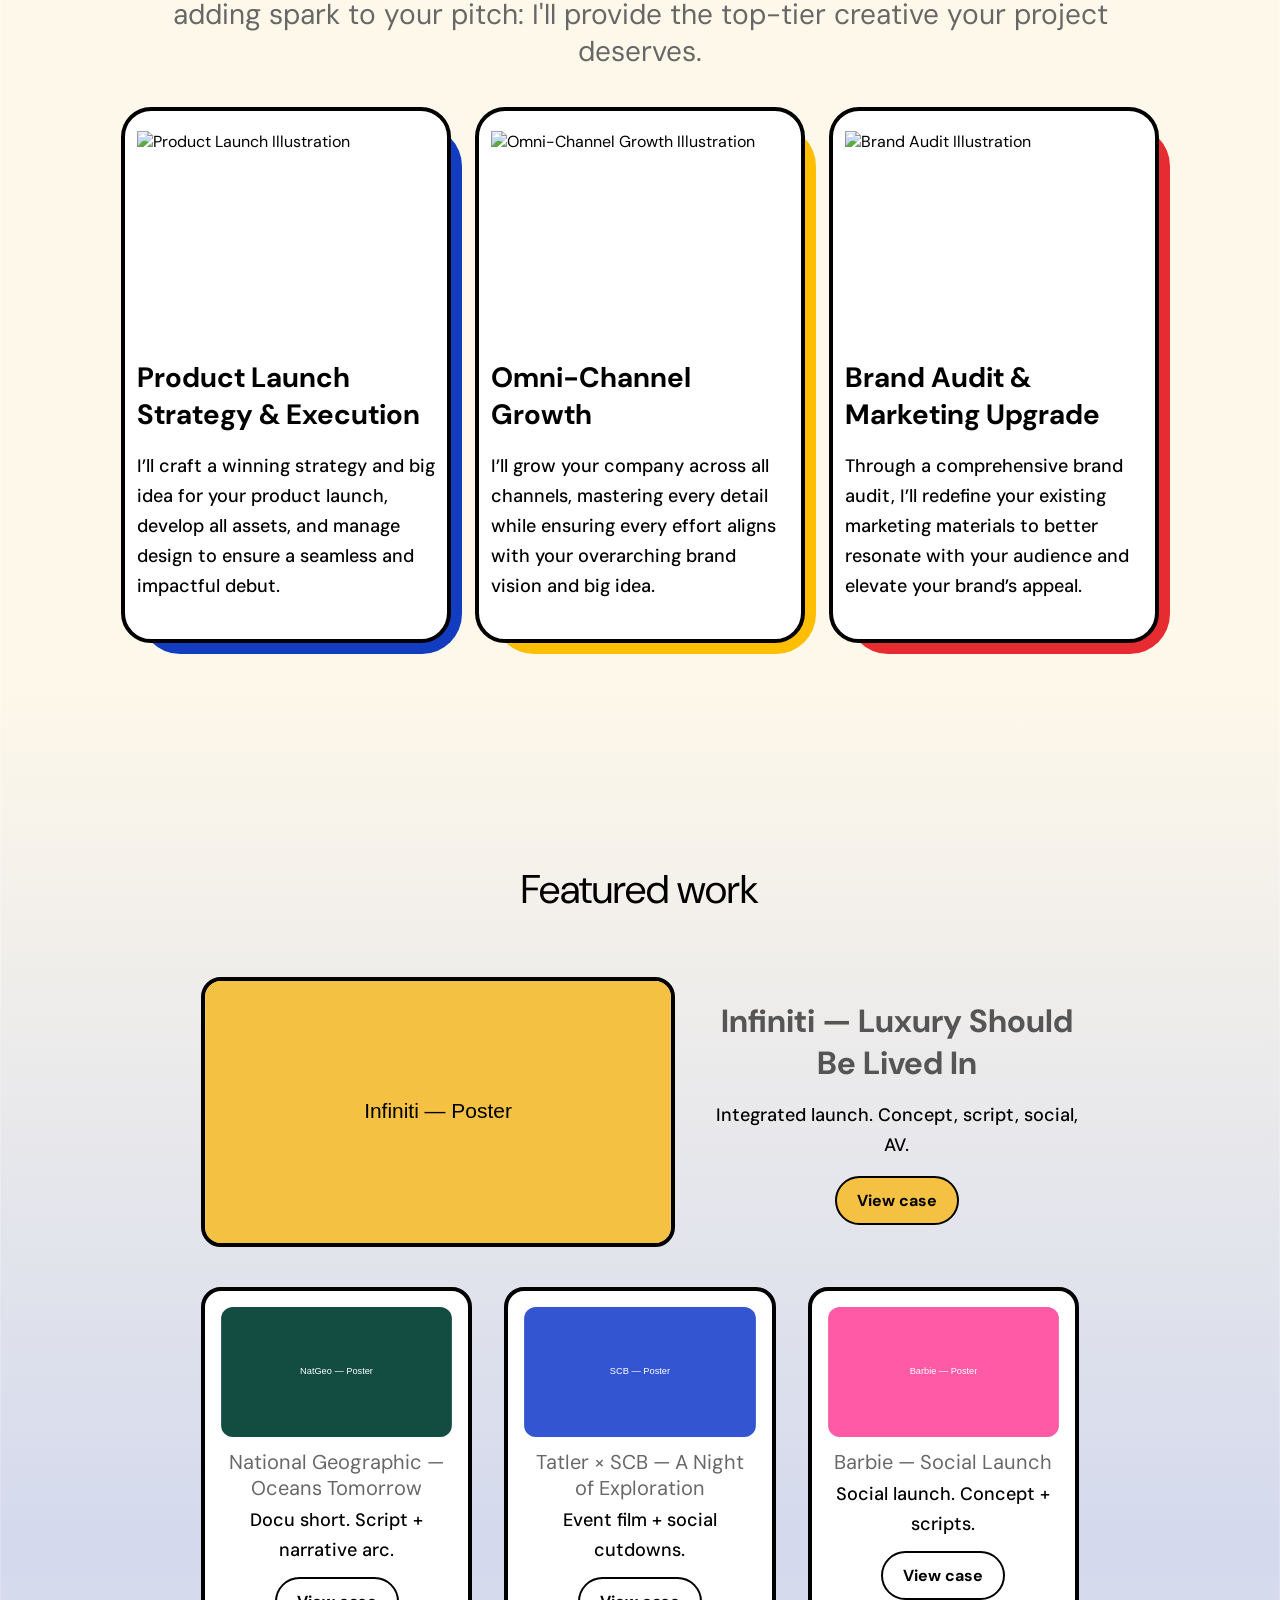
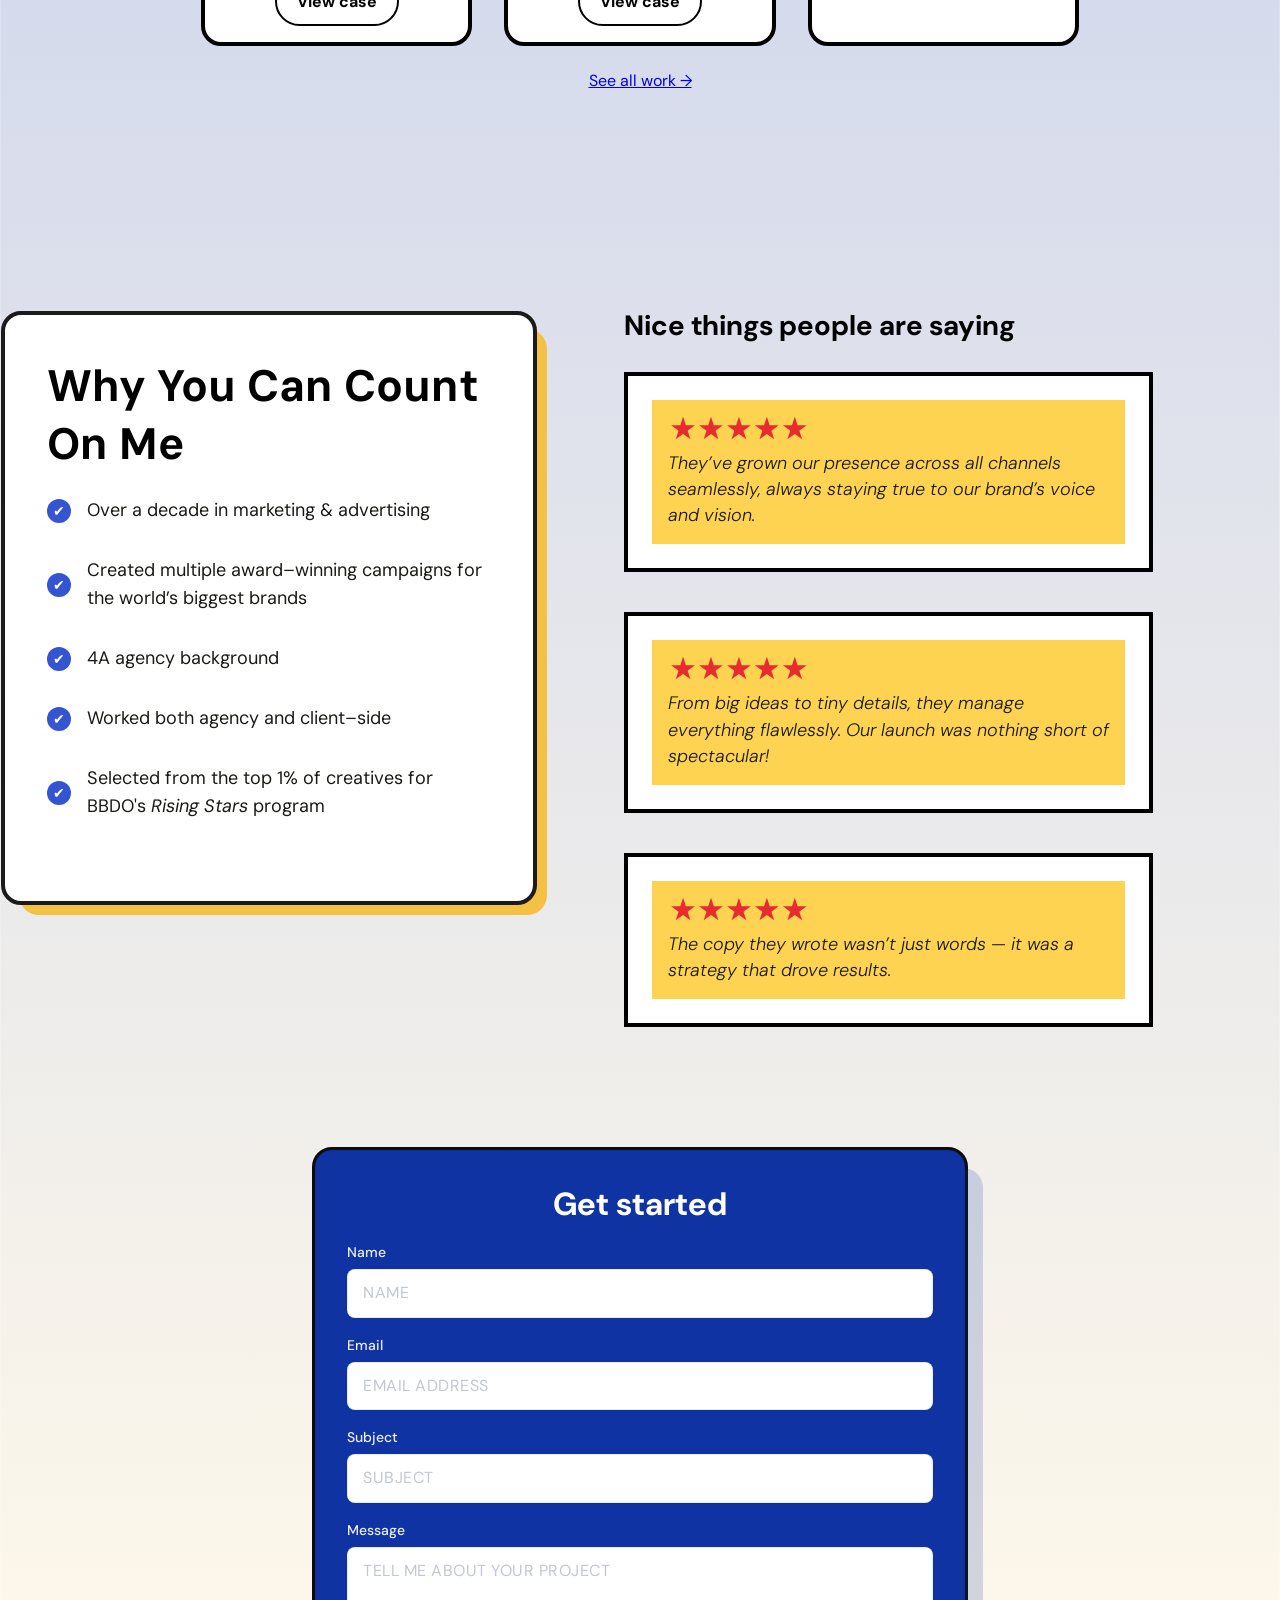
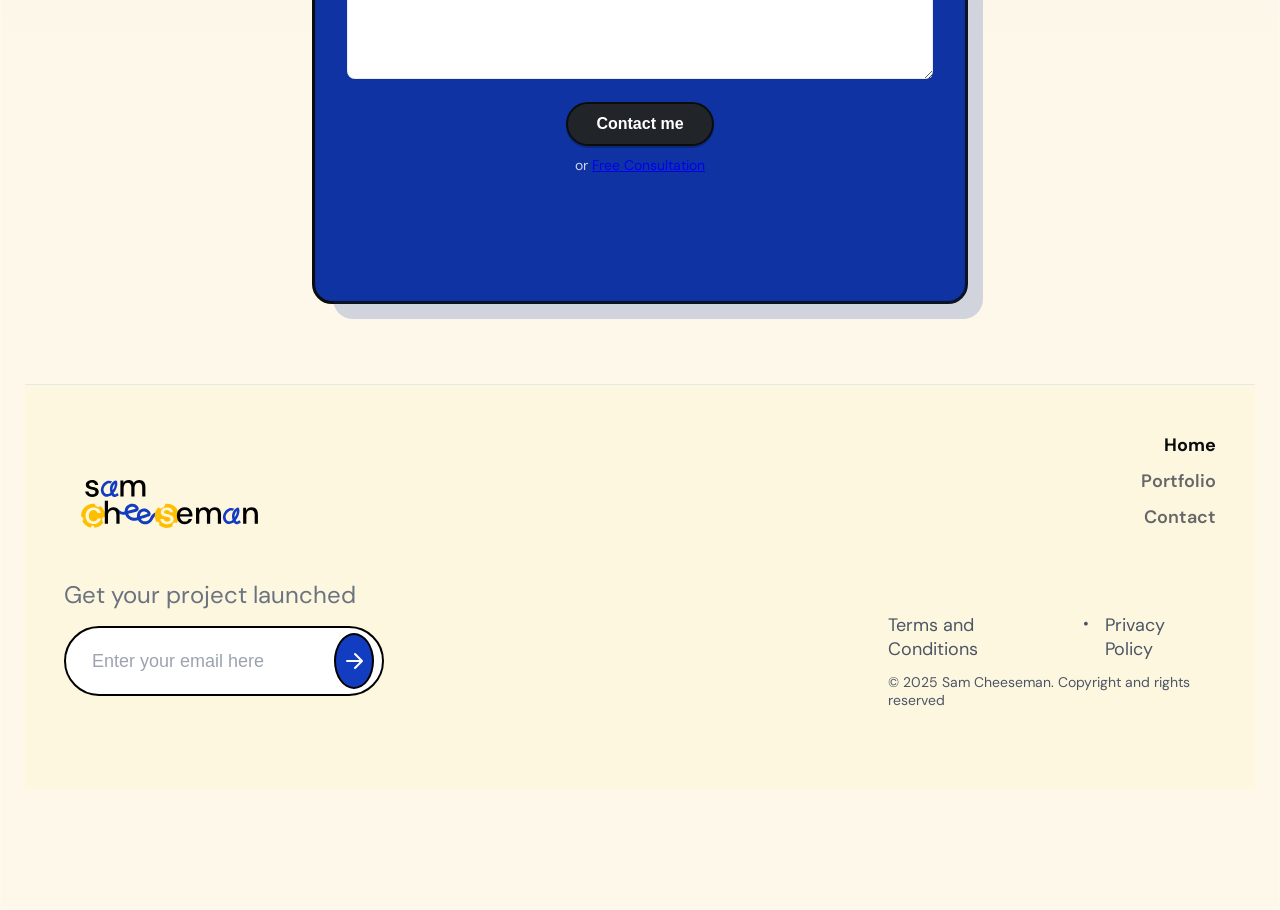
==== commit 167c4c7a: "Navbar fixed for mobile and responsive." ====
--- a/index.html
+++ b/index.html
@@ -12,15 +12,25 @@
   <nav class="navbar">
   <div class="navbar-container">
     <div class="logo">
-      <a href="#"><img src="images/Logo.svg" alt="Logo"></a>
-    </div>
-    <div class="nav-links">
-      <a href="#">Home</a>
-      <a href="#">Portfolio</a>
-      <a href="#">Contact</a>
-    </div>
-  </div>
-  </nav>
+      <a href="/">
+        <img src="images/Logo.svg" alt="Sam Cheeseman">
+      </a>
+    </div>
+
+    <!-- give nav-links an id for CSS/JS targeting -->
+    <div class="nav-links" id="primary-nav">
+      <a href="/">Home</a>
+      <a href="#portfolio">Portfolio</a>
+      <a href="#contact">Contact</a>
+    </div>
+
+    <!-- Mobile menu button -->
+    <button class="nav-toggle"
+            aria-controls="primary-nav"
+            aria-expanded="false"
+            aria-label="Menu">☰</button>
+  </div>
+</nav>
   </header>
   <section class="hero">
   <div class="hero-container">
@@ -41,7 +51,7 @@
       </div>
     </div>
     <div class="hero-image">
-         <img src="images/Profile Image/image_illo.svg" alt="" class="images/Profile Image/hero-illo.svg">
+         <img src="images/Profile Image/image_illo.svg" alt="Sam Cheeseman's Logo" class="images/Profile Image/hero-illo.svg">
     </div>
   </div>
 </section>
@@ -286,6 +296,39 @@
   
     </div>
   </footer>
+  <script>
+(function(){
+  const btn  = document.querySelector('.nav-toggle');
+  const menu = document.getElementById('primary-nav');
+  if (!btn || !menu) return;
+
+  function closeMenu(){
+    menu.classList.remove('show');
+    btn.setAttribute('aria-expanded', 'false');
+  }
+
+  btn.addEventListener('click', function(e){
+    const isOpen = menu.classList.toggle('show');
+    btn.setAttribute('aria-expanded', String(isOpen));
+    e.stopPropagation();
+  });
+
+  // Close when clicking a link
+  menu.addEventListener('click', function(e){
+    if (e.target && e.target.tagName === 'A') closeMenu();
+  });
+
+  // Close on outside click
+  document.addEventListener('click', function(e){
+    if (!menu.contains(e.target) && e.target !== btn) closeMenu();
+  });
+
+  // Close on Esc
+  document.addEventListener('keydown', function(e){
+    if (e.key === 'Escape') closeMenu();
+  });
+})();
+</script>
 
 </body>
 </html>
--- a/styles.css
+++ b/styles.css
@@ -1,5 +1,13 @@
 
 *, *::before, *::after { box-sizing: border-box; }
+
+html, body {
+  max-width: 100%;
+  overflow-x: hidden;
+}
+
+:root{ --container:1200px; --pad-desktop:80px; --pad-tablet:40px; --pad-mobile:24px; }
+
 
 body {
   margin: 0;
@@ -19,87 +27,81 @@
 h1, h2, h3, h4, h5, h6, p {
   font-family: 'DM Sans', sans-serif;
 }
-h1 { 
-    font-weight: 700; 
-    font-style: bold;
-    font-size: 62px;
-}
-
+/* h1 */
+h1 {
+  font-weight: 700;
+  font-size: clamp(2.25rem, 6.5vw, 3.875rem);
+}
+
+/* h2 */
 h2 {
-
   font-weight: 700;
-  font-style: bold;
-  font-size: 44px;
-
-}
-
+  font-size: clamp(1.75rem, 4.5vw, 2.75rem);
+}
+
+/* h3 */
 h3 {
   font-weight: 700;
-  font-style: bold;
-  font-size: 28px
-}
-
+  font-size: clamp(1.25rem, 3.2vw, 1.75rem);
+}
+
+/* h4 */
 h4{
   font-family: 'DM Sans', sans-serif;
-  font-style: normal;             /* not 'regular' */
   font-weight: 400;
-  font-size: 28px;
+  font-size: clamp(1.125rem, 3vw, 1.75rem);
   line-height: 1.3;
-  color: #111;                    /* softer than pure black */
+  color: #111;
   font-variation-settings: "wght" 400;
-  font-synthesis-weight: none;    /* prevent faux bold */
+  font-synthesis-weight: none;
   font-optical-sizing: none;
   -webkit-font-smoothing: antialiased;
   -moz-osx-font-smoothing: grayscale;
   color: #676767;
 }
 
+/* base p */
 p {
-     font-style: regular;
-     font-weight: 400;
-     font-size: 28px;
-;
-
-
-
-
+  font-weight: 400;
+  font-size: clamp(1rem, 2.2vw, 1.25rem);
 }
 
 .navbar-container {
-  max-width: 1200px;
+  max-width: var(--container);
   margin: 0 auto;
-  padding: 10px 20px;
+  padding: 0 var(--pad-desktop);
   display: flex;
   justify-content: space-between;
   align-items: center;
-
+  position: relative;
 }
 
 .nav-links {
   display: flex;
-  gap: 50px;
-  padding-right: 92px;
-  font-size: larger;
+  gap: 40px;
+  padding: 0;
+  margin: 0;
 }
 
 .nav-links a {
-  text-decoration: none;
+text-decoration: none;
   color: #000;
   font-weight: 500;
   display: inline-block;
   height: 2.2em;
   line-height: 2.2em;
   transition: transform 0.1s, color 0.2s;
+  font-size: clamp(0.95rem, 2.2vw, 1rem);
 }
 
 .logo {
-  margin-left: -20px;
+  margin-left: 0;
 }
 
 .navbar .logo a { display: block; line-height: 0; }
 
 .navbar .logo img {
-  width: 320px;   /* adjust to taste */
+  width: clamp(140px, 18vw, 250px);
   height: auto;
   display: block;
 }
@@ -125,20 +127,32 @@
 /* HERO SECTION */
 
 .hero {
-  padding: 10px 80px;
+  padding: 0;
   position: relative;
 }
-
-.hero-container {
-  max-width: 1200px;
-  margin: 0 auto;
-}
+.hero::before {
+  content: "";
+  position: absolute;
+  top: -80px;   /* extend upwards into the navbar */
+  left: 0;
+  width: 100%;
+  height: calc(100% + 200px); /* extend 200px beyond hero bottom */
+  background: url("images/BG/hero_line_2.svg") no-repeat center top;
+  background-size: cover;
+  z-index: 0;
+}
+
+
 
 .hero h1 {
-  font-size: 62px;
+  font-size: clamp(2.25rem, 8vw, 3.875rem);
   font-weight: 700;
-  font-style: bold;
-  margin: 0 0 48px;
+  letter-spacing: -0.02em;   /* was -0.21875rem */
+  line-height: 1.15;         /* tighter + unitless */
+  font-optical-sizing: none;
+  -webkit-font-smoothing: antialiased;
+  -moz-osx-font-smoothing: grayscale;
+  margin: 0 0 32px;          /* was 48px, ok to keep 32 for balance on small screens */
 }
 
 .hero h1 span {
@@ -150,16 +164,15 @@
 
 .hero p {
   font-family: 'DM Sans', sans-serif;
-  max-width: 546px;
+  max-width: 500px;
   max-height: 108px;
   font-weight: 400;
-  font-size: 28px;            /* exact match to Figma */
-  line-height: 1.45;          /* tweak if Figma shows different leading */
-  letter-spacing: 0;          /* ensure no extra tracking */
-  font-optical-sizing: none;  /* stop variable font auto-bulking at large sizes */
-  -webkit-font-smoothing: antialiased;   /* lighter on macOS */
+  font-size: clamp(1rem, 2.6vw, 1.6rem);
+  line-height: 1.45;
+  letter-spacing: -0.0625rem;
+  font-optical-sizing: none;
+  -webkit-font-smoothing: antialiased;
   -moz-osx-font-smoothing: grayscale;
-
 }
 
 .hero-buttons {
@@ -187,11 +200,14 @@
 /* HERO PROFILE SECTION */
 
 .hero-container {
-  max-width: 1200px;
+  max-width: var(--container);
   margin: 0 auto;
   display: flex;
   align-items: center;
-  gap: 60px; /* space between text & image */
+  gap: 40px;
+  padding: 0 var(--pad-desktop);
+  position: relative;
+  z-index: 1;
 }
 
 .hero-text {
@@ -267,39 +283,41 @@
 /* SERVICES SECTION */
 
 .services {
-  padding: 20px 40px;
+  padding: 60px 40px;    /* add top space so it never touches featured-work */
   text-align: center;
+  position: relative;
+  z-index: 1;            /* paint above any lingering positioned children from featured-work */
 }
 
 .services-container {
-  max-width: 1200px;
+  max-width: var(--container);
   margin: 0 auto;
-}
-
-.services h2 {
+  padding: 0 var(--pad-desktop);
+}
+
+.services-container h2 {
   font-family: 'DM Sans', sans-serif;
-  font-weight: 400;
-  font-size: 2.5rem;
+  font-weight: 700;
+  font-size: clamp(1.6rem, 4vw, 2.5rem);
   margin-bottom: 32px;
 }
 
+
+/* First occurrence under Services Section */
 .services p {
   font-weight: 500;
-  font-style: medium;
-  font-size: 16px;
+  font-size: clamp(1rem, 2.2vw, 1.125rem);
   line-height: 30px;
-  font-optical-sizing: none;  /* stop variable font auto-bulking at large sizes */
-  -webkit-font-smoothing: antialiased;   /* lighter on macOS */
+  font-optical-sizing: none;
+  -webkit-font-smoothing: antialiased;
   -moz-osx-font-smoothing: grayscale;
 }
 
-.service-cards {
-  display: flex;
-  gap: 42px;
-  justify-content: left;
-  flex-wrap: wrap;
-  width: 1152px;
-  height: 514px;
+/* Later occurrence below service-card h3 */
+.services p {
+  font-weight: 500;
+  font-size: clamp(1rem, 2.2vw, 1.125rem);
+  line-height: 30px;
 }
 
 .service-card {
@@ -323,12 +341,8 @@
   text-align: left;
 }
 
-.services p {
-  font-weight: 500;
-  font-style: medium;
-  font-size: 18px;
-  line-height: 30px;
-}
+/* Later occurrence below service-card h3 */
+
 
 /* Shadows to mimic side colour accent */
 .service-card.blue::after,
@@ -365,109 +379,37 @@
 
 /* FEATURED WORK SECTION */
 .featured-work {
-    margin-top: 100px;
-  padding: 0;
+  margin-top: 100px;
+  padding: 40px 0 160px; /* extra bottom room so nothing clips the next section */
   background: transparent;
   text-align: center;
-}
+  position: relative; /* establish stacking context */
+  isolation: isolate; /* keep internal z-index from leaking */
+  z-index: 0;
+}
+
+/* Featured Work internals: create breathing room */
+.fw-feature { margin-bottom: 40px; }
 
 .featured-work h2 {
   font-family: 'DM Sans', sans-serif;
   font-weight: 400;
-  font-size: 2.5rem;
+font-size: clamp(1.6rem, 3.8vw, 2.5rem);
   margin-bottom: 40px;
 }
 
 .featured-work h3 {
     font-family: 'DM Sans', sans-serif;
     font-weight: 400;
-    font-size: 1.8rem;
+font-size: clamp(1.2rem, 3.2vw, 1.8rem);
     color: #555;  
     margin-bottom: 40px;
 }
 
-.carousel {
-  position: relative;
-  overflow: hidden;
-  width: 100%;
-}
-
-.carousel-track {
-  display: flex;
-  transition: transform 0.5s ease;
-}
-
-.carousel-item {
-  min-width: 100%;
-  position: relative;
-}
-
-.carousel-item img {
-  width: 100%;
-  display: block;
-}
-
-.watch-button {
-  position: absolute;
-  bottom: 120px;
-  left: 50%;
-  transform: translateX(-50%);
-  background: #F4C142; /* match your earlier hero button */
-  color: #000;
-  text-decoration: none;
-  padding: 12px 20px;
-  border-radius: 30px;
-  font-family: 'DM Sans', sans-serif;
-  font-weight: bold;
-  border: 2px solid #000; /* match earlier buttons */
-}
-
-.carousel-btn {
-  position: absolute;
-  top: 50%;
-  transform: translateY(-50%);
-  background: #F4C142; /* your yellow */
-  border: none;
-  border-radius: 50%; /* makes it round */
-  width: 60px;
-  height: 60px;
-  display: flex;
-  align-items: center;
-  justify-content: center;
-  cursor: pointer;
-  z-index: 2;
-  transition: background 0.2s ease;
-}
-
-
-.carousel-btn:hover {
-  background: #e0b932;
-}
-
-.carousel-btn.prev {
-  left: 20px; 
-}
-
-.carousel-btn.next {
-  right: 20px; 
-}
-
-.carousel-btn img {
-  width: 24px;
-  height: 24px;
-}
+
 
 /* Featured Work Info + Buttons */
 
-.carousel-info {
-  display: flex;
-  justify-content: center; /* ← this centres the whole info block horizontally */
-  align-items: center;
-  max-width: 1200px;
-  margin: -60px auto;
-  padding: 0 40px;
-  text-align: left; /* keep left so title lines don't centre */
-}
 
 .info-left {
   display: flex;
@@ -484,8 +426,7 @@
   margin: 0;
   font-family: 'DM Sans', sans-serif;
   font-weight: 700;
-  font-size: 2rem;
-}
+font-size: clamp(1.25rem, 3.5vw, 2rem);}
 
 .title-block p {
   margin: 5px 0 0;
@@ -494,54 +435,12 @@
   color: #555;
 }
 
-.carousel-dots {
-  display: flex;
-  gap: 10px;
-}
-
-.carousel-dots .dot {
-  width: 12px;
-  height: 12px;
-  border-radius: 50%;
-  background: #F4C142;
-  opacity: 0.5;
-}
-
-.carousel-dots .dot.active {
-  opacity: 1;
-  background: #A67C00;
-}
-
-.title-block h3 {
-  margin: 0;
-  font-family: 'DM Sans', sans-serif;
-  font-weight: 700;
-  font-size: 2rem;
-}
 
 .title-block p {
   margin: 5px 0 0;
   font-family: 'DM Sans', sans-serif;
   font-weight: 400;
   color: #555;
-}
-
-.carousel-dots {
-  display: flex;
-  gap: 10px;
-}
-
-.carousel-dots .dot {
-  width: 12px;
-  height: 12px;
-  border-radius: 50%;
-  background: #F4C142;
-  opacity: 0.5;
-}
-
-.carousel-dots .dot.active {
-  opacity: 1;
-  background: #A67C00;
 }
 
 /* RTBs */
@@ -657,23 +556,19 @@
   align-items: flex-start;
 }
 
-.rtb-right h2{
-  font-weight: 700;
-  font-size: 44px;
-  margin: 0 0 24px;
-  color: #0B0C0D;
-}
 
 /* Card */
 .testimonial{
   position: relative;
-  width: 403px;
-  height: 183px;
-  background: #FFFFFF;             /* white card */
-  border: 4px solid #000;          /* black outline */
+  width: 100%;              /* fill column width */
+  max-width: 100%;
+  background: #FFFFFF;      /* white card */
+  border: 4px solid #000;   /* black outline */
   margin: 0 0 40px 0;
+  padding: 24px;            /* inner gutter for yellow tile */
+  box-sizing: border-box;
   z-index: 0;
-  isolation: isolate;              /* keeps slabs behind, never bleeding in */
+  isolation: isolate;
 }
 
 /* Top-right WHITE slab (same size, offset up/right) */
@@ -683,10 +578,8 @@
 
 /* Inner yellow panel */
 .testimonial-inner{
-  position: absolute;
-  top: 24px; left: 24px;
-  width: 355px; height: 135px;     /* 403-48 × 183-48 */
-  background: #FFD352;             /* yellow tile */
+  position: static;          /* stay in flow so parent sizes correctly */
+  background: #FFD352;       /* yellow tile */
   padding: 16px;
   box-sizing: border-box;
   display: flex;
@@ -694,6 +587,9 @@
   gap: 8px;
 }
 
+/* align testimonials across viewports */
+.rtb-right .testimonial{ transform: none !important; margin-left: 0 !important; }
+
 /* Stars */
 .testimonial-inner .stars{
   width: 142px;
@@ -704,7 +600,7 @@
 /* Copy */
 .testimonial-inner p{
   margin: 0;
-  font-size: 18px;
+  font-size: clamp(1rem, 2.2vw, 1.125rem);
   font-style: italic;
   font-weight: 300;
   line-height: 1.45;
@@ -712,9 +608,6 @@
 }
 
 /* Stagger like mock */
-.rtb-right .testimonial:nth-of-type(1){ transform: translateX(40px); }
-.rtb-right .testimonial:nth-of-type(2){ transform: translateX(180px); }
-.rtb-right .testimonial:nth-of-type(3){ transform: translateX(40px); }
 
 /* Responsive */
 @media (max-width: 1024px){
@@ -722,38 +615,54 @@
   .rtb-right .testimonial{ transform: none; max-width: 100%; }
 }
 
+
+@media (max-width: 900px){
+  .rtb-right .testimonial{ width: 100%; max-width: 100%; transform: none; }
+}
+
+@media (max-width: 768px){
+  /* Stack with rtb-right above rtb-left */
+  .rtb-container{ 
+    flex-direction: column-reverse; 
+    align-items: stretch; 
+    gap: 24px; 
+  }
+
+  /* Ensure both columns fit device width and add breathing space */
+  .rtb-left, .rtb-right{
+    flex: 0 0 auto;
+    width: 100% !important;
+    max-width: 100% !important;
+    padding: 0 16px;
+  }
+
+  /* Prevent the left card from overflowing */
+  .rtb-left .rtb-box{
+    width: 100% !important;
+    max-width: 100% !important;
+    height: auto; /* allow content to dictate height */
+  }
+
+  /* Prevent fixed widths from causing horizontal scroll */
+  .rtb-right{ min-height: 0; }
+  .rtb-right .testimonial{
+    width: 100%;
+    max-width: 100%;
+    transform: none; /* ensure no horizontal offset */
+  }
+}
+
 /* Enhanced navbar styling */
 .navbar {
-  padding: 0 80px;
-}
-
-.navbar-container {
-  padding-left: 0;
-  padding-right: 0;
-  max-width: 1400px;
-}
-
-.hero-container,
+  padding: 0px;
+}
+
 .clients-container {
   max-width: 1400px;
 }
 
-.nav-links {
-  font-size: larger;
-}
-
-.nav-links a {
-  font-size: 1.6rem;
-  font-weight: 500;
-}
 
 /* Services section */
-.services-container {
-  max-width: 1200px;
-  margin: 0 auto;
-  padding: 0 20px;
-  text-align: center;
-}
 
 .service-cards {
   display: grid;
@@ -842,7 +751,7 @@
 
 .footer__cta {
   margin: 0px 0 16px;
-  font-size:24px;
+  font-size: clamp(1rem, 2.2vw, 1.5rem);
   line-height:1.25;
   color:#6b7280;
 }
@@ -853,10 +762,11 @@
   background:#fff; border:2px solid #000;
   display:flex; align-items:center; gap:8px;
   padding:0 8px 0 24px; box-sizing:border-box;
+
 }
 .footer__subscribe input {
   flex:1; border:0; outline:0; background:transparent;
-  font-size:18px; color:#111827;
+  font-size: clamp(1rem, 2vw, 1.125rem); color:#111827;
 }
 .footer__subscribe input::placeholder { color:#9ca3af; }
 .footer__subscribe button {
@@ -883,20 +793,20 @@
   gap: 12px;             /* space between nav and legal/copy */
 }
 .footer__nav { display:flex; flex-direction:column; gap:12px; align-items:flex-end; text-align:right; margin-bottom: 72px; }
-.footer__nav a { text-decoration:none; font-size:24px; font-weight:600; color:#6b7280; }
+.footer__nav a { text-decoration:none; font-size: clamp(1rem, 2.4vw, 1.5rem); font-weight:600; color:#6b7280; }
 .footer__nav a.is-active { color:#0b0c0d; font-weight:700; }
 
 .footer__right a {
   color: #676767;
-  font-size: 18px;
+font-size: clamp(0.95rem, 1.9vw, 1.125rem)
 }
 
 /* Bottom row */
 .footer__bottom { display: none; }
 .footer__legal { display:flex; gap:16px; color:#4b5563; }
-.footer__legal a { color:inherit; text-decoration:none; font-size:18px}
+.footer__legal a { color:inherit; text-decoration:none; font-size: clamp(0.95rem, 1.9vw, 1.125rem)}
 .footer__legal a:hover { text-decoration:underline; }
-.footer__copy { font-size:14px; color:#4b5563; }
+.footer__copy { font-size: clamp(0.8rem, 1.6vw, 0.875rem); color:#4b5563; }
 
 /* Responsive */
 @media (max-width: 900px){
@@ -942,26 +852,19 @@
   .hero {
     padding: 20px 40px;
   }
-  
-  .hero h1 {
-    font-size: 3rem;
-  }
-  
-  .hero p {
-    font-size: 1.6rem;
+  .logo { margin-left: 0; }
+  body, .site, .wrapper, main, #app, #__next {
+    max-width: 100%;
+    overflow-x: hidden;
   }
 }
 
 /* FEATURED WORK */
-:root{ --container:1200px; --pad:80px; }
-body{ font-family: system-ui, -apple-system, Segoe UI, Roboto, "DM Sans", Arial, sans-serif; background:#FEF7E0; margin:0; color:#000; }
 .button{ background:#F4C142; border:2px solid #000; color:#000; font-weight:700; text-decoration:none; padding:12px 20px; border-radius:30px; display:inline-block; }
 .button.secondary{ background:transparent; }
 
 
-/* Featured Work */
-.featured-work{ padding: 40px 0 80px; }
-.fw-container{ max-width: var(--container); margin:0 auto; padding:0 var(--pad); }
+.fw-container{ max-width: var(--container); margin:0 auto; padding:0 var(--pad-desktop); }
 .fw-container h2{ font-weight:400; font-size:2.5rem; margin:80px 0 62px; }
 
 
@@ -970,15 +873,21 @@
 .fw-media{ display:block; position:relative; border:4px solid #000; border-radius:20px; overflow:hidden; background:#ddd; }
 .fw-media::before{ content:""; display:block; aspect-ratio:16/9; }
 .fw-media img{ position:absolute; inset:0; width:100%; height:100%; object-fit:cover; }
-.fw-meta h3{ font-weight:700; font-size:2rem; margin:0 0 16px; }
+.fw-meta h3 { font-weight:700; font-size: clamp(1.25rem, 3.5vw, 2rem); margin:0 0 16px; }
 .fw-meta p{ margin:0 0 16px; }
 
 
 /* 3-up grid */
 .fw-grid{ display:grid; grid-template-columns:1fr; gap:24px; }
-.fw-card{ border:4px solid #000; border-radius:20px; padding:16px; background:#fff; }
+.fw-card { 
+  border: 4px solid #000; 
+  border-radius: 20px; 
+  padding: 16px; 
+  background:#fff; 
+  overflow: hidden;        /* ← add this */
+} 
 .fw-card .fw-media{ border:0; border-radius:12px; }
-.fw-card h4{ margin:12px 0 4px; font-weight:700; font-size:1.25rem; }
+.fw-card h4 { margin:12px 0 4px; font-weight:700; font-size: clamp(1.05rem, 2.4vw, 1.25rem); }
 .fw-card p{ margin:0 0 12px; }
 
 
@@ -986,8 +895,7 @@
 
 
 @media (max-width: 1024px){
-:root{ --pad:40px; }
-.fw-feature{ grid-template-columns: 1fr; }
+.fw-feature{ grid-template-columns: 1fr; z-index: 0; }
 }
 @media (min-width:768px){
 .fw-grid{ grid-template-columns: repeat(3, 1fr); gap:32px; }
@@ -1100,8 +1008,10 @@
 }
 
 .rtb-right h2{
-  margin: 0 0 12px;         /* reduce gap under the heading (was larger) */
-  line-height: 1.05;
+  font-weight: 700;
+  font-size: clamp(1.6rem, 5vw, 2.75rem);
+  margin: 0 0 24px;
+  color: #0B0C0D;
 }
 
 /* ================================
@@ -1157,7 +1067,7 @@
   margin: 4px 0 20px;
   text-align: center;
   font-weight: 700;
-  font-size: 32px;
+  font-size: 2rem;
   line-height: 1.15;
   color: var(--cta-paper);
 }
@@ -1167,7 +1077,7 @@
 .field label{
   display: block;
   margin: 0 0 8px;
-  font-size: 14px;
+  font-size: 0.875rem;
   font-weight: 500;
   color: rgba(255,255,255,0.92);
 }
@@ -1178,7 +1088,7 @@
   border: 0;
   border-radius: 8px;
   padding: 14px 16px;
-  font: 400 16px/1.3 "DM Sans", system-ui, -apple-system, Segoe UI, Roboto, Arial, sans-serif;
+  font: 400 1rem/1.3 "DM Sans", system-ui, -apple-system, Segoe UI, Roboto, Arial, sans-serif;
   color: #222;
   box-shadow:
     0 0 0 1px rgba(0,0,0,0.08) inset,
@@ -1203,7 +1113,7 @@
   color: #fff;
   border: 2px solid var(--cta-ink);
   font-weight: 700;
-  font-size: 16px;
+  font-size: 1rem;
   line-height: 1;
   cursor: pointer;
   box-shadow: 0 2px 0 rgba(0,0,0,0.25);
@@ -1214,10 +1124,86 @@
 
 .actions .alt{
   margin-top: 10px;
-  font-size: 14px;
+  font-size: 0.875rem;
   color: rgba(255,255,255,0.8);
 }
 
-.rtb-right .testimonial:nth-of-type(3) {
-  margin-left: 100px;
-}
+
+/* === Featured Work Responsive Fixes === */
+@media (max-width: 900px){
+  /* remove overlap */
+ 
+  /* stack featured case */
+  .fw-feature {
+    grid-template-columns: 1fr;  /* single column */
+    gap: 24px;
+  }
+
+  /* stack cards */
+  .fw-grid {
+    grid-template-columns: 1fr;  /* single column */
+    gap: 20px;
+  }
+
+  .featured-work {
+    margin-top: 40px;  /* ensure no overlap with next section */
+    padding-bottom: 160px;
+  }
+}
+
+/* Container padding steps */
+@media (max-width: 1200px){
+  .navbar-container,
+  .hero-container,
+  .services-container,
+  .fw-container { padding: 0 var(--pad-tablet); }
+}
+@media (max-width: 768px){
+  .navbar-container,
+  .hero-container,
+  .services-container,
+  .fw-container {
+    padding-right: var(--pad-mobile);
+    padding-left: calc(var(--pad-mobile) / 2); /* 50% of left padding */
+  }
+}
+
+/* === Mobile nav === */
+.nav-toggle {
+  display: none;
+  font-size: 2rem;
+  background: none;
+  border: none;
+  cursor: pointer;
+}
+
+@media (max-width: 768px) {
+  .nav-toggle {
+    display: block;         /* show hamburger */
+    z-index: 1001;
+  }
+
+  .nav-links {
+    display: none;          /* hide links by default */
+    flex-direction: column;
+    position: absolute;
+    top: 60px;              /* just under navbar */
+    right: 20px;
+    background: #FEF7E0;    /* match your background */
+    border: 2px solid #000;
+    border-radius: 12px;
+    padding: 16px;
+    gap: 12px;
+    z-index: 1000;
+    min-width: 140px;
+  }
+
+  .nav-links.show {
+    display: flex;          /* show when toggled */
+  }
+  .nav-links a {
+    display: block;        /* full-width clickable row */
+    text-align: center;    /* center text inside the dropdown */
+    width: 100%;
+  }
+}
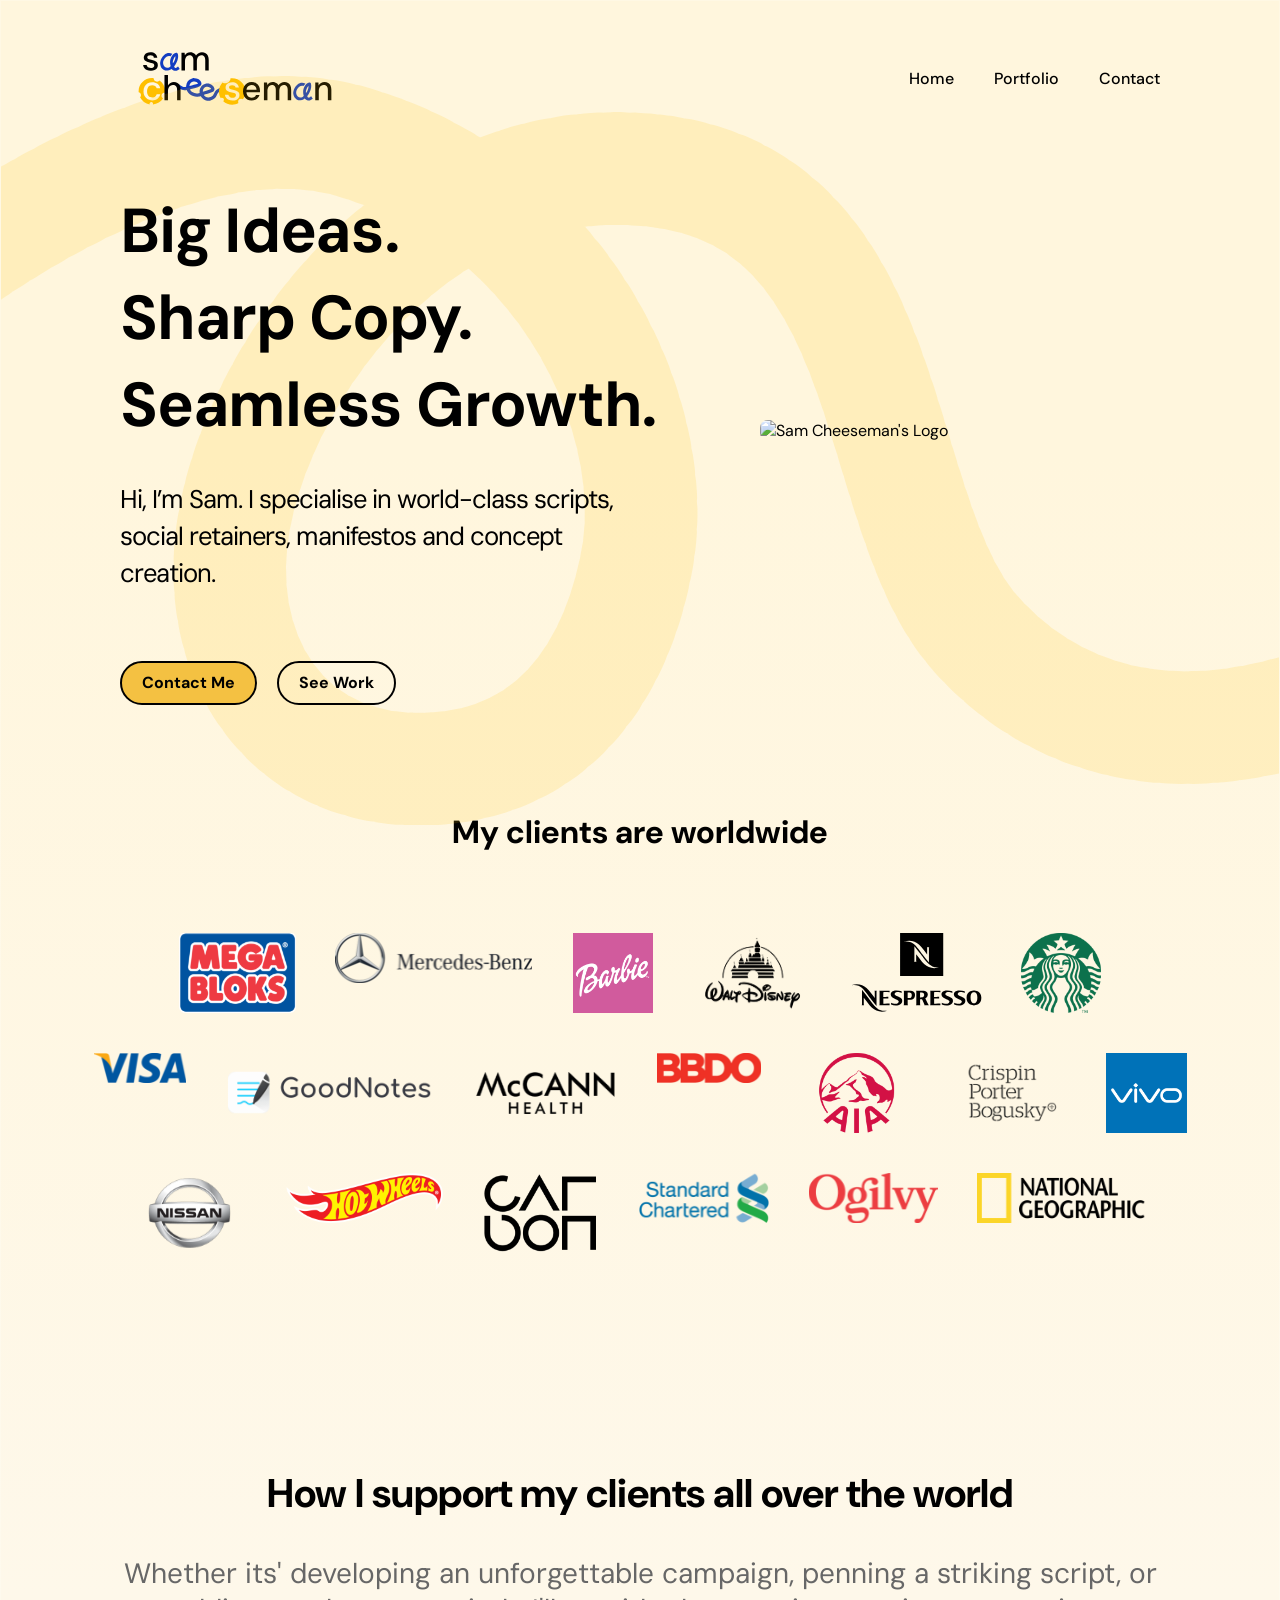
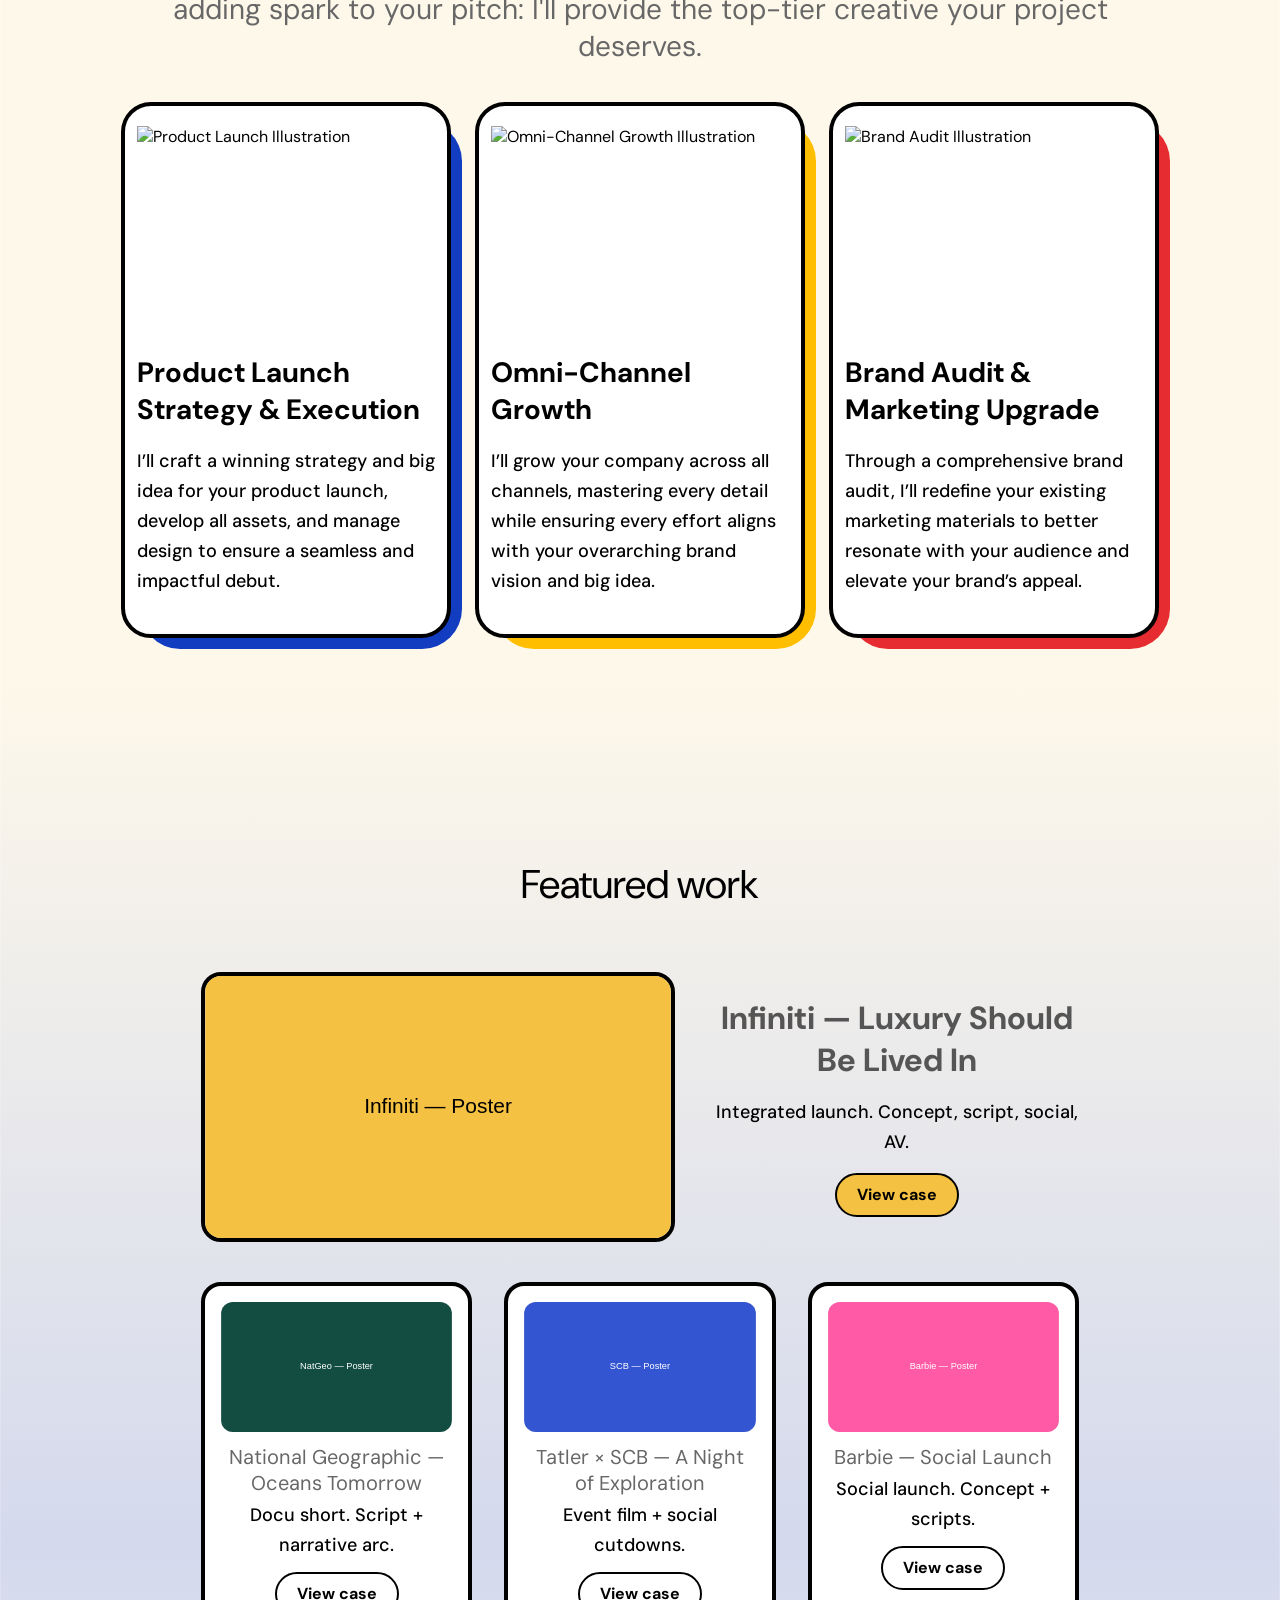
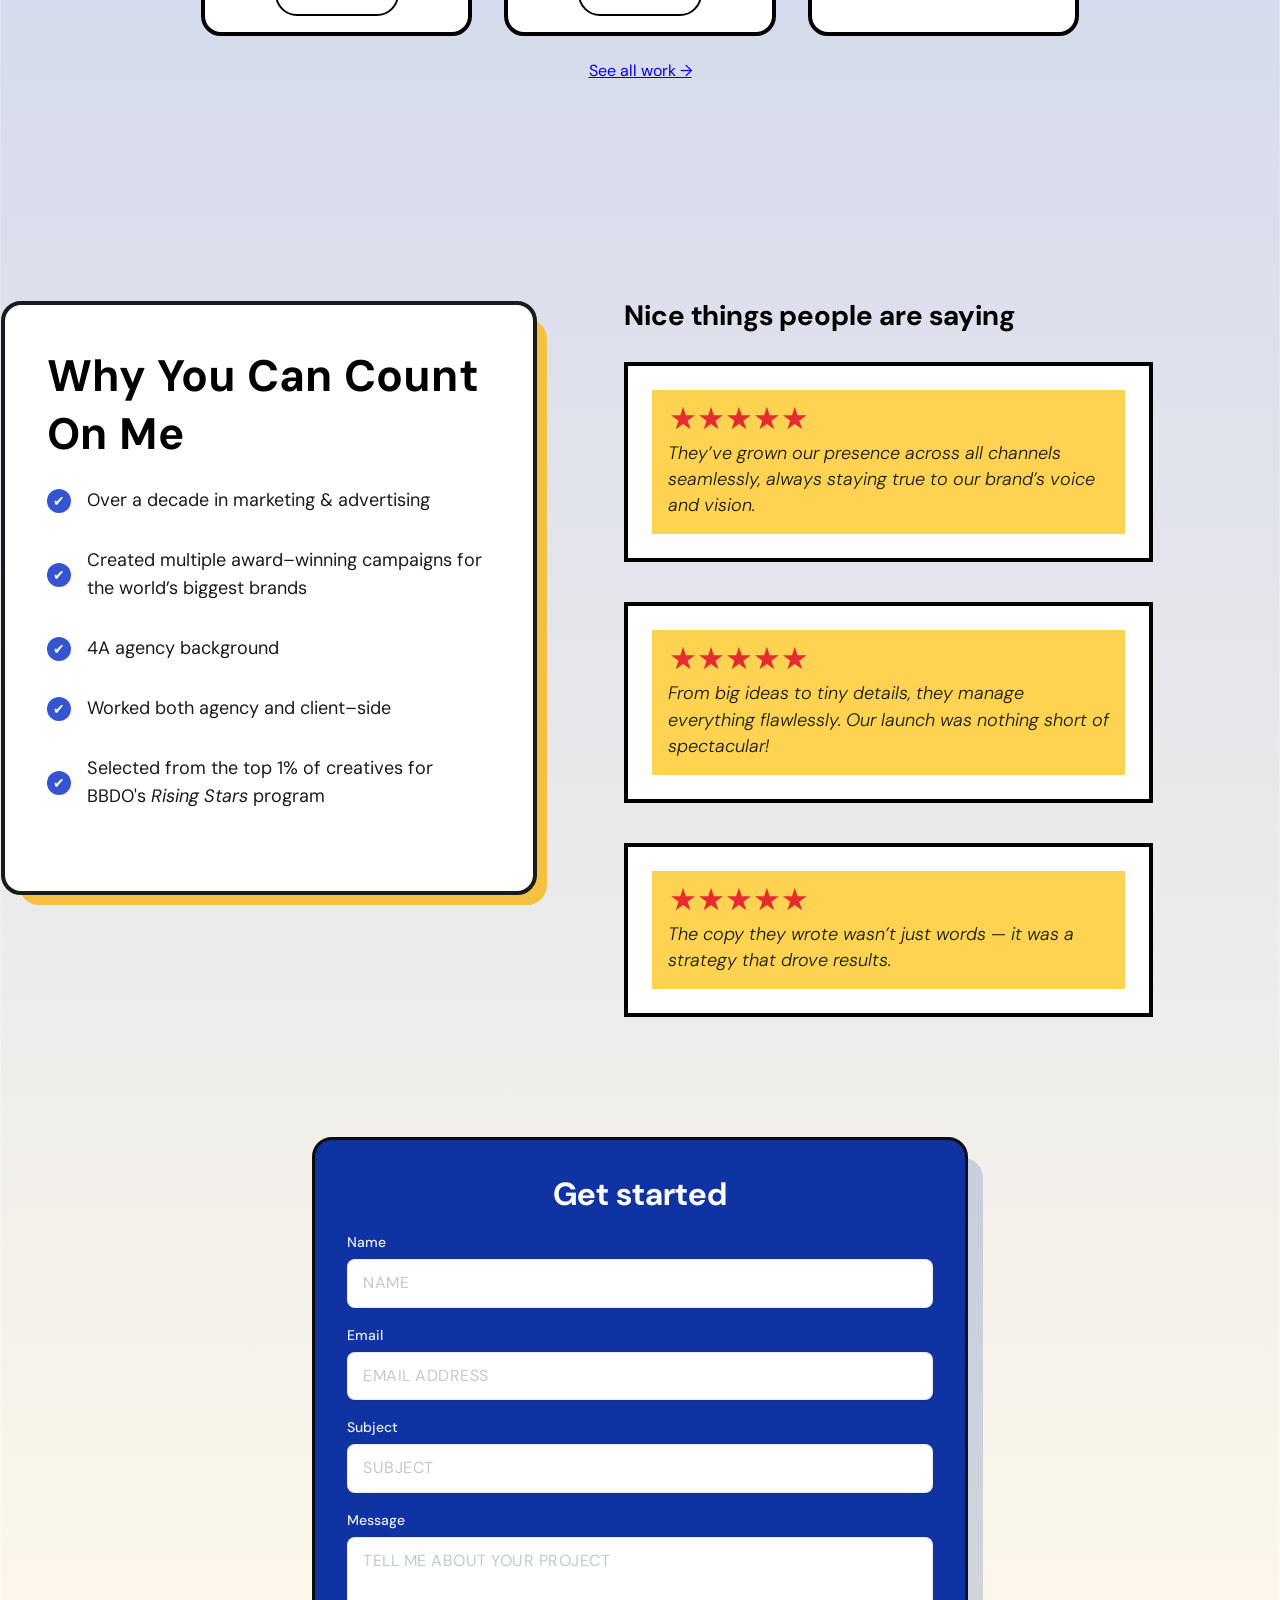
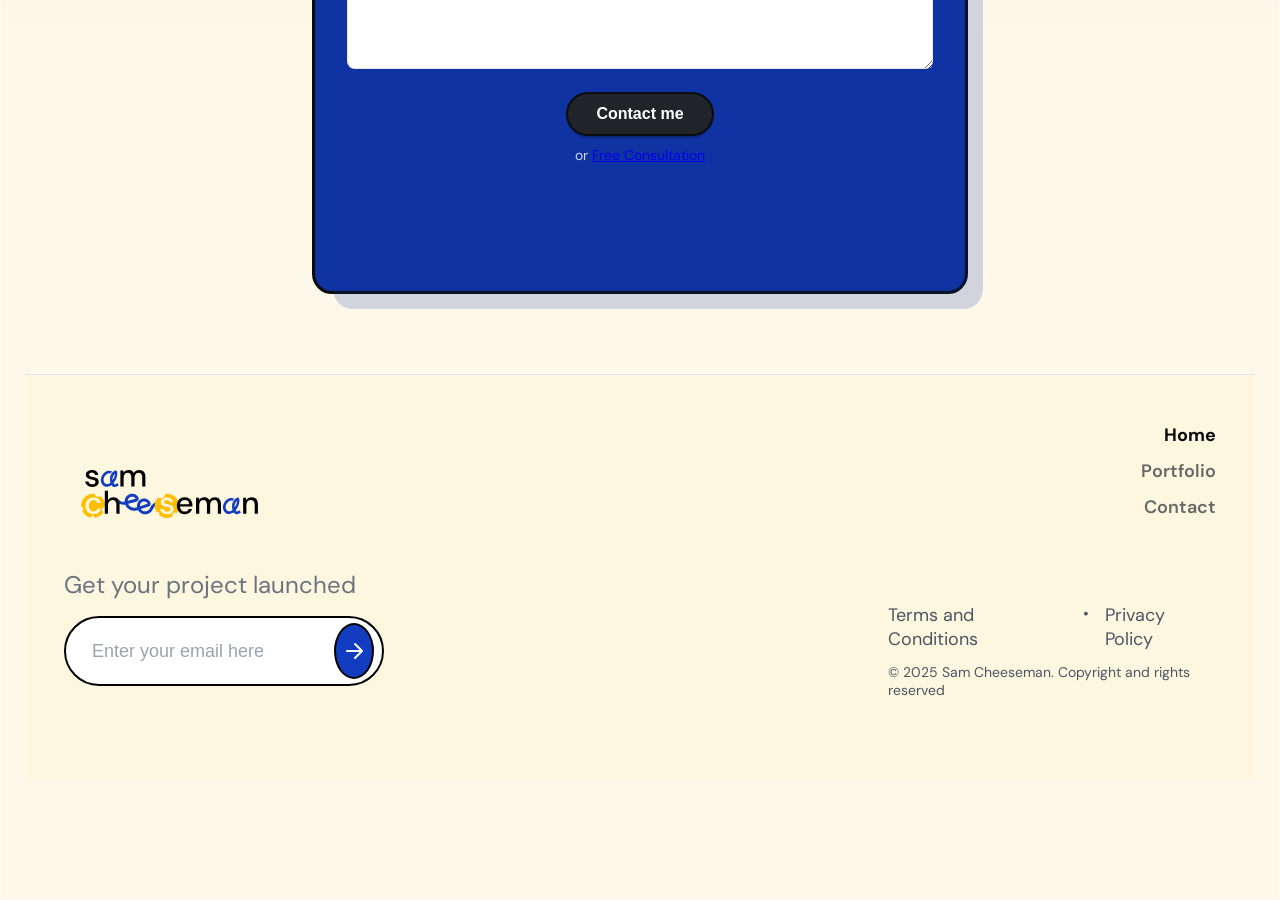
==== commit 5ed04598: "Fixed responsive hero ordering." ====
--- a/index.html
+++ b/index.html
@@ -46,9 +46,9 @@
 <p>Hi, I’m Sam. I specialise in world-class scripts, social retainers, manifestos and concept creation.</p>
 </div>      
 <div class="hero-buttons">
-        <a href="#" class="button">Contact Me</a>
-        <a href="#" class="button secondary">See Work</a>
-      </div>
+  <a href="#contact" class="button">Contact Me</a>
+  <a href="#portfolio" class="button secondary">See Work</a>
+</div>
     </div>
     <div class="hero-image">
          <img src="images/Profile Image/image_illo.svg" alt="Sam Cheeseman's Logo" class="images/Profile Image/hero-illo.svg">
--- a/styles.css
+++ b/styles.css
@@ -177,18 +177,23 @@
 
 .hero-buttons {
   display: flex;
-  gap: 20px;
+  gap: clamp(12px, 3vw, 20px);   /* fluid spacing between buttons */
+  flex-wrap: wrap;                /* allow wrap on very small screens */
 }
 
 .button {
   background: #F4C142;
-  color: #000; /* Black text for good contrast */
+  color: #000;
   text-decoration: none;
-  font-weight: bold;
-  border-radius: 30px;
+  font-weight: 700;
+  border-radius: 9999px; /* fully pill and future-proof */
   display: inline-block;
-  padding: 15px 30px;
   border: 2px solid #000;
+  line-height: 1; /* remove extra vertical growth */
+
+  /* Fluid sizing */
+  font-size: clamp(0.9rem, 2.8vw, 1rem);
+  padding: clamp(10px, 2.2vw, 15px) clamp(18px, 3.8vw, 30px);
 }
 
 .button.secondary {
@@ -856,6 +861,41 @@
   body, .site, .wrapper, main, #app, #__next {
     max-width: 100%;
     overflow-x: hidden;
+  }
+  /* === HERO: Option B (mobile) — image first, then text === */
+  .hero-container{
+    flex-direction: column-reverse;   /* put image first */
+    align-items: flex-start;          /* keep left-aligned text */
+    gap: 24px;                        /* breathing space */
+  }
+  .hero-image{ width: 100%; }
+  .hero-image img{
+    width: 100%;
+    max-width: 520px;                /* cap so it doesn’t dominate */
+    margin: 0 auto;                   /* centre the image block */
+    display: block;
+    border-radius: 20px;              /* keep the card feel */
+  }
+  .hero-text{ width: 100%; }
+  .hero h1{ max-width: 24ch; }
+  .hero p{ max-width: 34ch; }
+  .hero-buttons{ gap: 12px; }
+}
+
+@media (min-width: 769px) and (max-width: 1024px){
+  /* === HERO: Option D (tablet) — side-by-side, 60/40 split === */
+  .hero-container{
+    flex-direction: row;              /* two columns */
+    align-items: center;
+    gap: 24px;
+    padding: 0 var(--pad-tablet);
+  }
+  .hero-text{ flex: 0 0 60%; max-width: 60%; }
+  .hero-image{ flex: 0 0 40%; max-width: 40%; }
+  .hero-image img{
+    width: 100%;
+    max-width: 420px;                /* smaller than desktop */
+    margin: 0;                       /* align with grid */
   }
 }
 
@@ -1206,4 +1246,10 @@
     text-align: center;    /* center text inside the dropdown */
     width: 100%;
   }
+}
+@media (max-width: 360px){
+  .button {
+    font-size: clamp(0.85rem, 3.2vw, 0.95rem);
+    padding: clamp(8px, 2.4vw, 12px) clamp(14px, 3.6vw, 22px);
+  }
 }
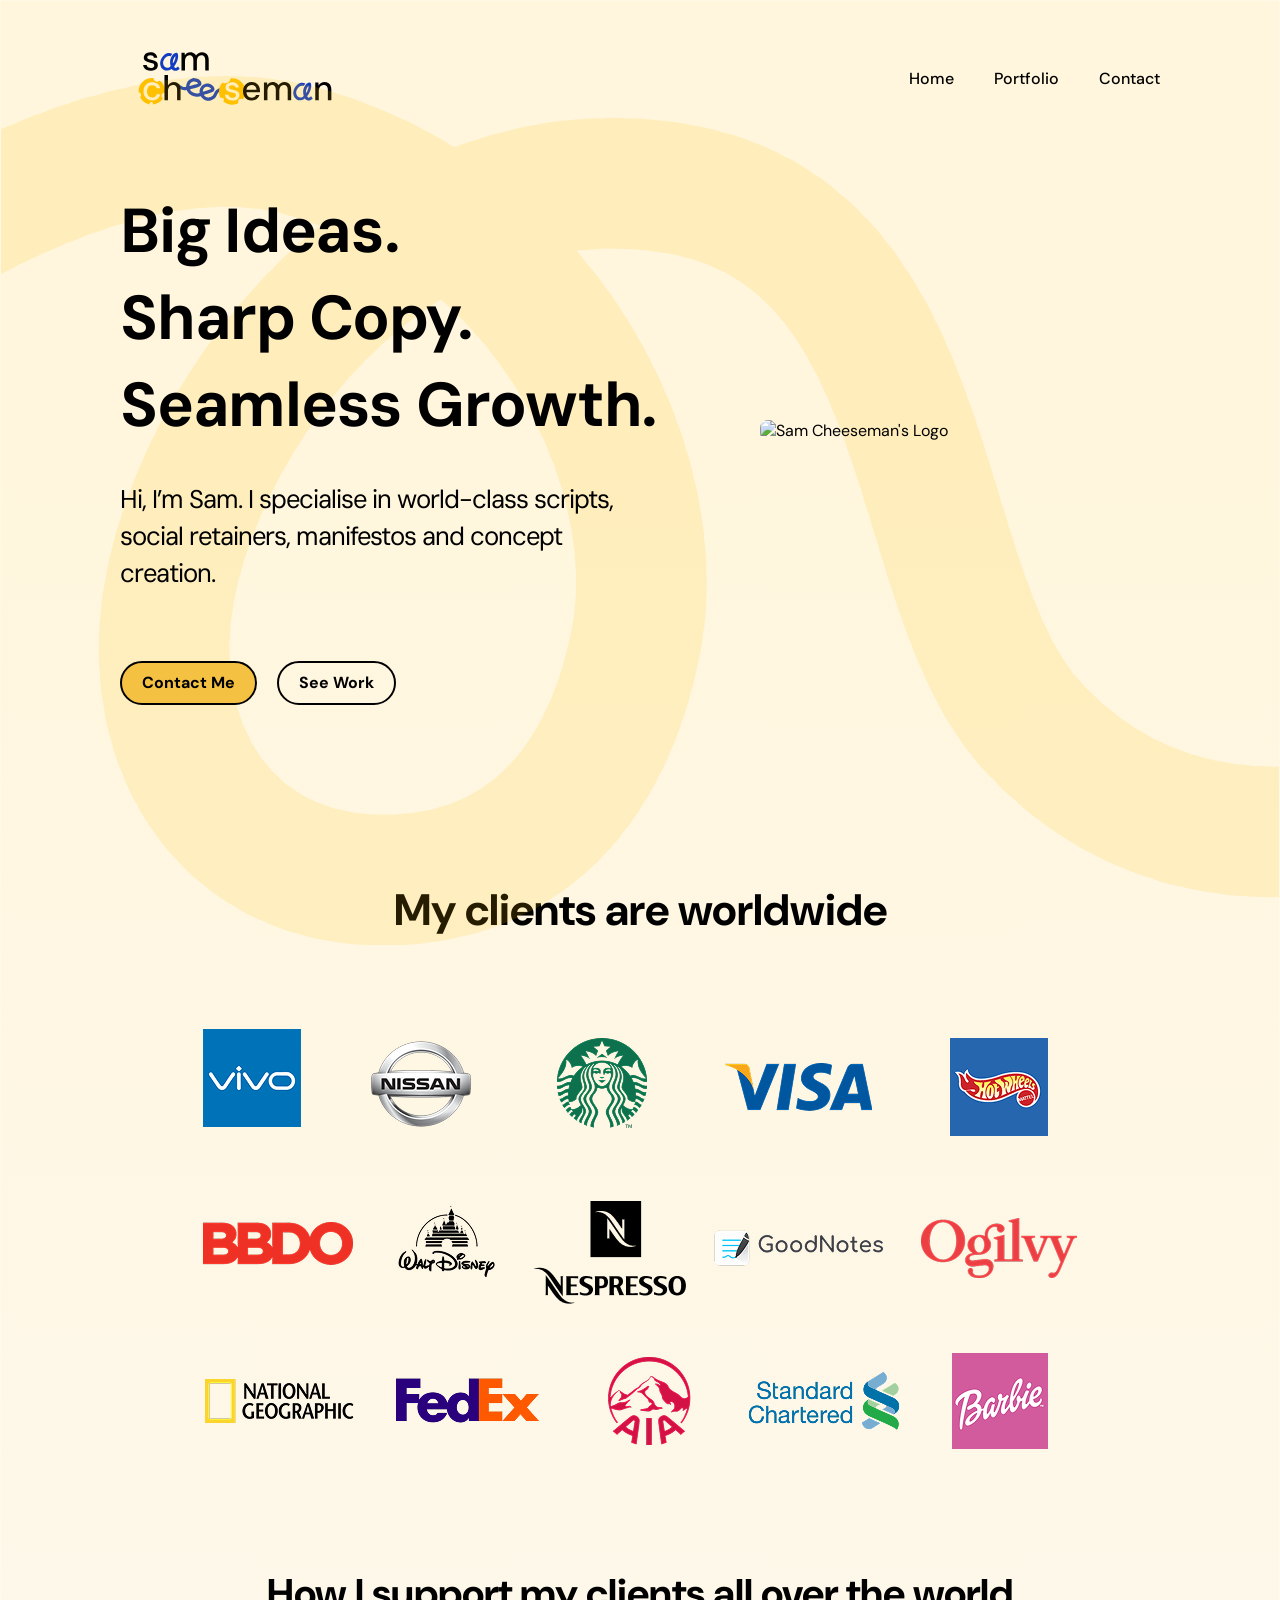
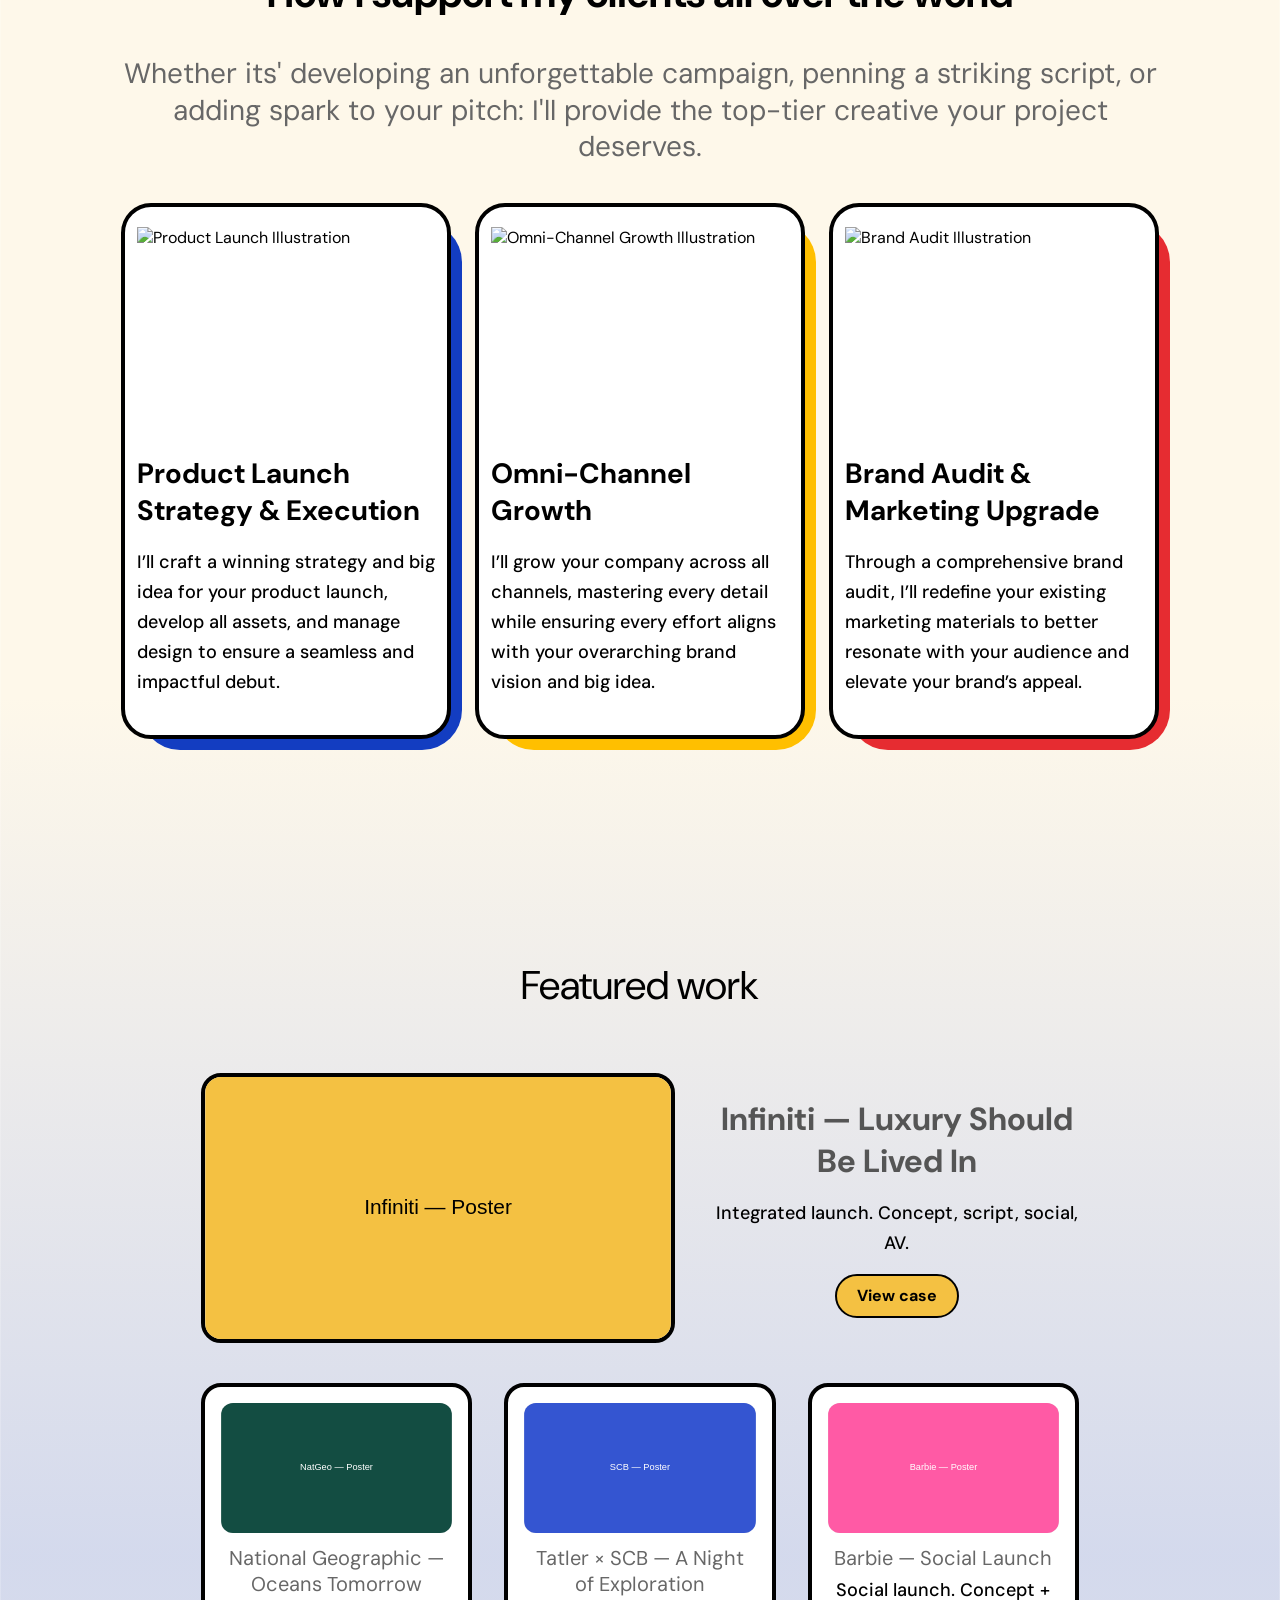
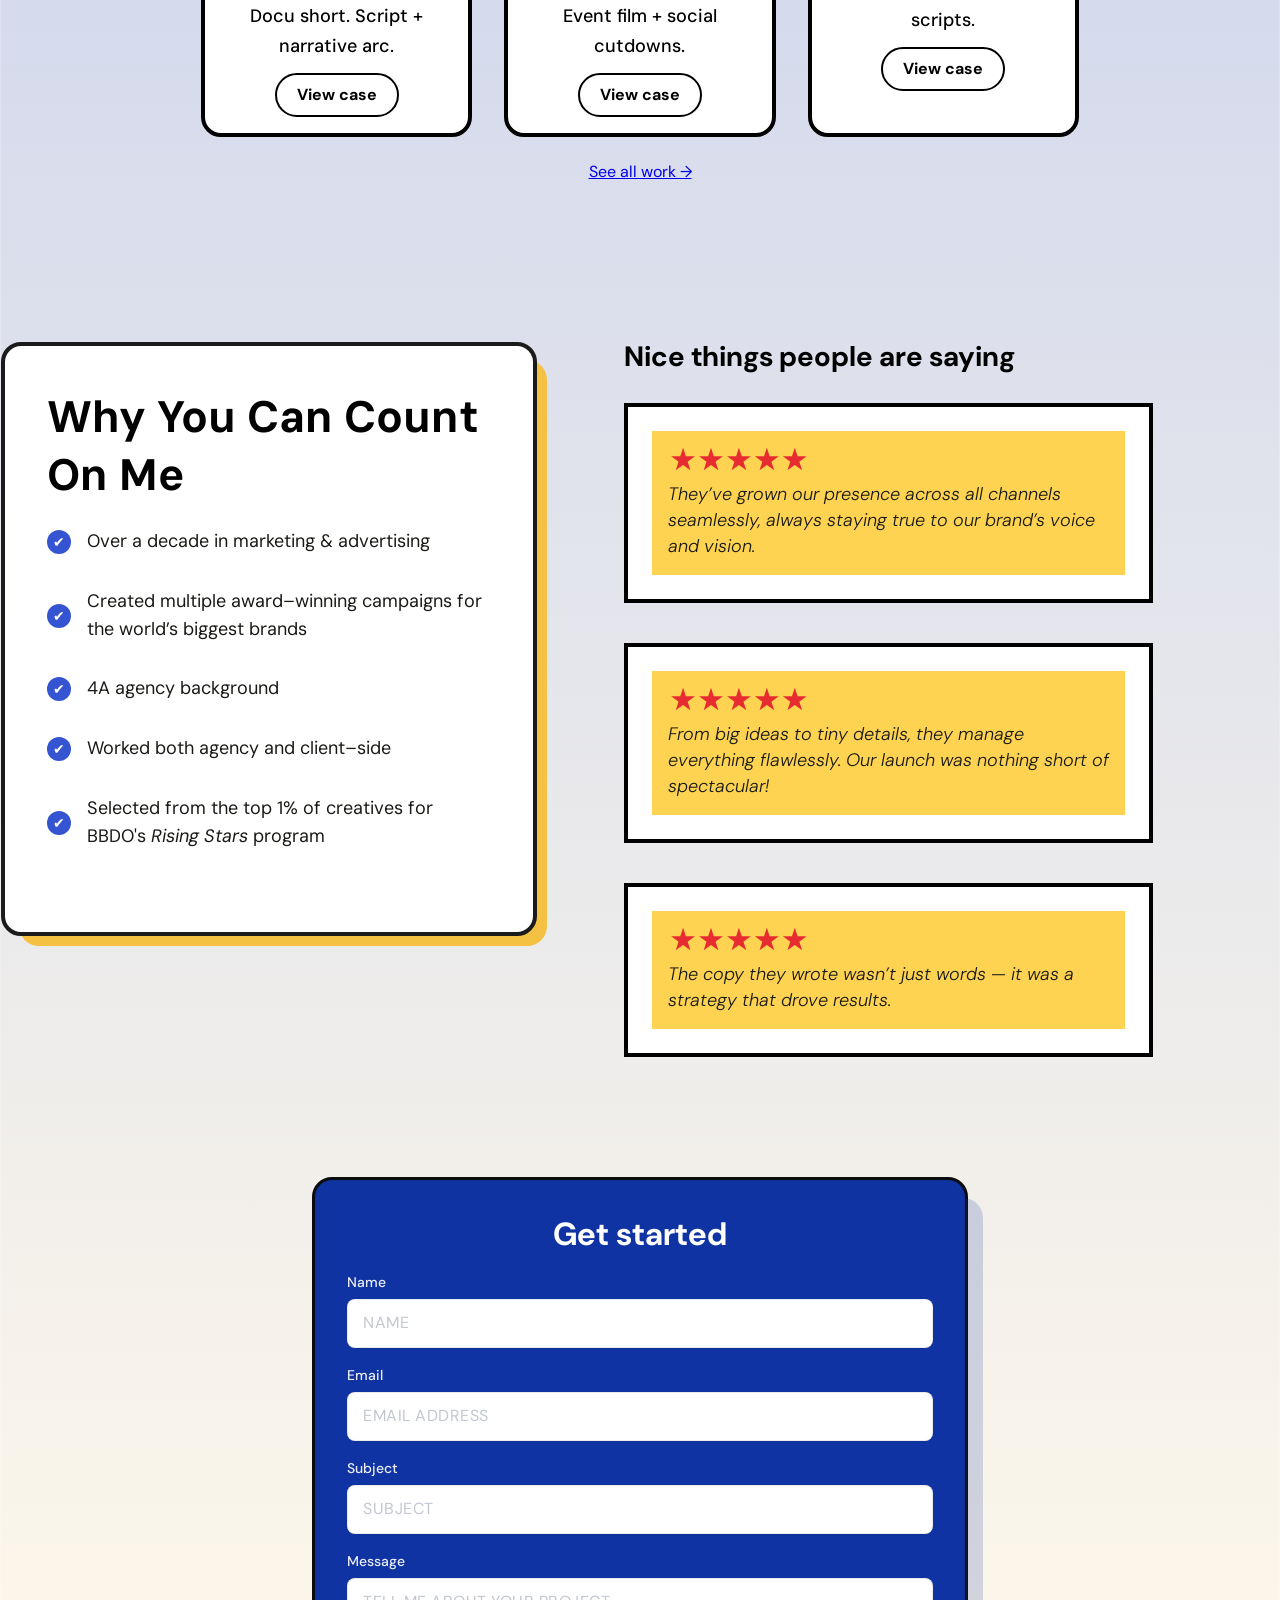
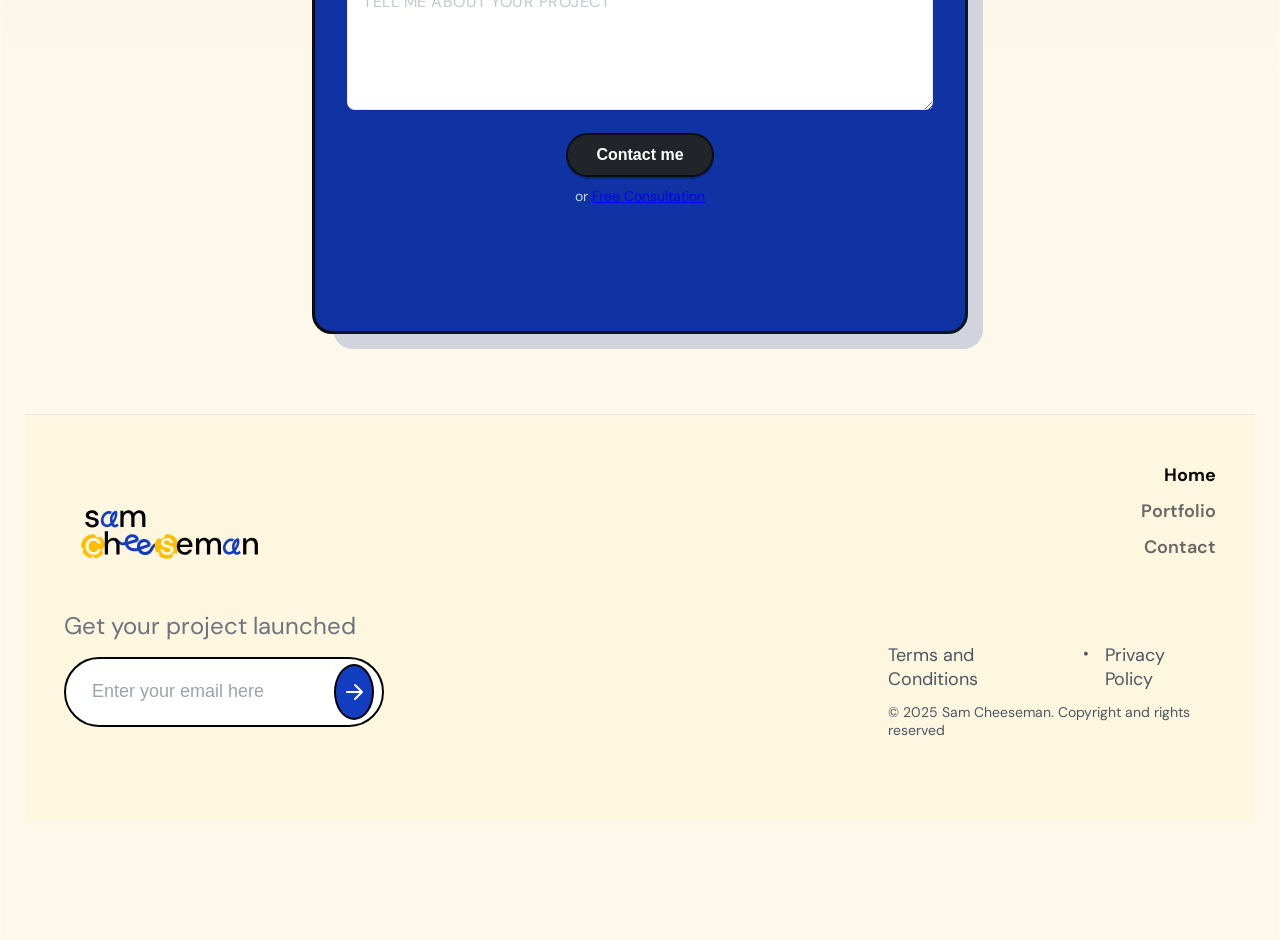
==== commit f8733a29: "Fixed client section issue with dynamic PNG. Fixed spacing between sections." ====
--- a/index.html
+++ b/index.html
@@ -55,37 +55,12 @@
     </div>
   </div>
 </section>
+
 <section class="clients">
   <div class="clients-container">
     <h2>My clients are worldwide</h2>
-
 <div class="client-logos">
-  <img src="images/logos/megablocks-colour.svg" alt="Mega Bloks logo">
-  <img src="images/logos/mercedesbenz.svg" alt="Mercedes Benz logo" class="mercedes">
-  <img src="images/logos/barbie-colour.svg" alt="Barbie logo">
-  <img src="images/logos/disney.png" alt="Disney logo">
-  <img src="images/logos/nespresso.svg" alt="Nespresso logo">
-  <img src="images/logos/starbucks-colour.svg" alt="Starbucks logo">
-</div>
-
-<div class="client-logos">
-  <img src="images/logos/visa-colour.svg" alt="Visa logo" class="visa">
-  <img src="images/logos/goodnotes.svg" alt="Goodnotes logo">
-  <img src="images/logos/mccann.svg" alt="McCann Health logo">
-  <img src="images/logos/bbdo.svg" alt="BBDO logo" class="bbdo">
-  <img src="images/logos/aia.svg" alt="AIA logo">
-  <img src="images/logos/cpb.svg" alt="Crispin Porter Bogusky logo">
-  <img src="images/logos/vivo.svg" alt="Vivo logo">
-</div>
-
-<div class="client-logos">
-  <img src="images/logos/nissan.svg" alt="Nissan logo">
-  <img src="images/logos/hotwheels.svg" alt="Hot Wheels logo" class="hotwheels">
-  <img src="images/logos/carbon.svg" alt="Carbon logo">
-  <img src="images/logos/standardchartered.svg" alt="Standard Chartered Bank logo" class="standardchartered">
-  <img src="images/logos/ogilvy.svg" alt="Ogilvy logo" class="ogilvy">
-  <img src="images/logos/natgeo.svg" alt="National Geographic logo" class="natgeo">
-</div>
+  <img src="images/logo-combo/logo-combo5.png" alt="Client Logos, inc. Visa, BBDO, NatGeo, Infiniti, Barbie, SCB">
       <!-- Add more as needed -->
     </div>
   </div>
@@ -328,6 +303,8 @@
     if (e.key === 'Escape') closeMenu();
   });
 })();
+
+
 </script>
 
 </body>
--- a/styles.css
+++ b/styles.css
@@ -130,13 +130,14 @@
   padding: 0;
   position: relative;
 }
+
 .hero::before {
   content: "";
   position: absolute;
-  top: -80px;   /* extend upwards into the navbar */
+  top: -80px;              /* extend upwards into the navbar */
   left: 0;
-  width: 100%;
-  height: calc(100% + 200px); /* extend 200px beyond hero bottom */
+  right: 0;
+  bottom: -240px;          /* extend 240px past the hero bottom */
   background: url("images/BG/hero_line_2.svg") no-repeat center top;
   background-size: cover;
   z-index: 0;
@@ -156,8 +157,7 @@
 }
 
 .hero h1 span {
-  max-width: 546px;
-  max-height: 243px;
+ 
   display: block;
   line-height: 1.4;
 }
@@ -239,56 +239,27 @@
 /* CLIENTS SECTION */
 
 .clients {
-  padding: 80px 40px;
-  text-align: center;
-}
-
-.clients-container {
-  max-width: 1200px;
-  margin: 0 auto;
-}
-
-.clients h2 {
-  font-size: 2rem;
-  margin-bottom: 80px;
-}
-
-.client-logos {
+  margin-top: 100px;
   display: flex;
   flex-wrap: wrap;
   justify-content: center;
-  gap: 40px;
-  margin-bottom: 40px;
-}
-
-.client-logos img {
-  max-height: 80px; /* Adjust logo size */
+  align-items: center;
+  text-align: center;
+  padding: 40px 0;
+  background: transparent;
+}
+
+.client-logos img{
+  padding: 40px;
+  max-width: 100%;
   height: auto;
 }
 
-.client-logos img.visa {
-  max-height: 30px; /* lower than the others */
-}
-
-.client-logos img.bbdo { 
-    max-height: 30px; /* lower than the others */
-}
-
-
-.client-logos img.standardchartered {
-    max-height: 50px;
-}
-
-.client-logos img.mercedes, img.ogilvy, img.hotwheels, img.natgeo {
-    max-height: 50px;
-}
-
-/* CLIENTS SECTION END */
 
 /* SERVICES SECTION */
 
 .services {
-  padding: 60px 40px;    /* add top space so it never touches featured-work */
+  padding: 0px 40px;    /* add top space so it never touches featured-work */
   text-align: center;
   position: relative;
   z-index: 1;            /* paint above any lingering positioned children from featured-work */
@@ -662,10 +633,6 @@
   padding: 0px;
 }
 
-.clients-container {
-  max-width: 1400px;
-}
-
 
 /* Services section */
 
@@ -865,8 +832,19 @@
   /* === HERO: Option B (mobile) — image first, then text === */
   .hero-container{
     flex-direction: column-reverse;   /* put image first */
-    align-items: flex-start;          /* keep left-aligned text */
+    align-items: center;              /* center content vertically */
     gap: 24px;                        /* breathing space */
+  }
+  .hero-text{ 
+    width: 100%;
+    text-align: center;        /* center headline + body copy */
+  }
+  .hero h1, .hero p{
+    margin-left: auto;         /* center blocks within container */
+    margin-right: auto;
+  }
+  .hero-buttons{
+    justify-content: center;   /* center the buttons row */
   }
   .hero-image{ width: 100%; }
   .hero-image img{
@@ -877,9 +855,23 @@
     border-radius: 20px;              /* keep the card feel */
   }
   .hero-text{ width: 100%; }
-  .hero h1{ max-width: 24ch; }
+  .hero h1{
+    max-width: 24ch;
+    margin-left: auto;
+    margin-right: auto;
+    text-align: center;
+  }
   .hero p{ max-width: 34ch; }
   .hero-buttons{ gap: 12px; }
+
+  /* Center service cards on mobile */
+  .service-cards { 
+    justify-items: center;       /* center items within the grid */
+  }
+  .service-card {
+    width: min(100%, 356px);     /* cap to design width, shrink on small devices */
+    justify-self: center;        /* ensure each card sits in the middle */
+  }
 }
 
 @media (min-width: 769px) and (max-width: 1024px){
@@ -939,50 +931,6 @@
 }
 @media (min-width:768px){
 .fw-grid{ grid-template-columns: repeat(3, 1fr); gap:32px; }
-}
-
-/* CLIENT LOGO ANIMATION */
-
-/* Clients: animated logos (2× pop) */
-.client-logos { overflow: visible; }
-
-.client-logos img {
-  opacity: 1;
-  transform: none;
-  transform-origin: center;
-  position: relative;
-  will-change: transform;
-  transition: transform 0.6s cubic-bezier(.2, .8, .2, 1);
-}
-
-/* active frames */
-.client-logos img.wiggle-cw {
-  z-index: 5;
-  animation: logoWiggleCW 900ms ease-in-out;
-}
-.client-logos img.wiggle-ccw {
-  z-index: 5;
-  animation: logoWiggleCCW 900ms ease-in-out;
-}
-
-@keyframes logoWiggleCW {
-  0%   { transform: none; }
-  35%  { transform: scale(2) rotate(4deg); }
-  65%  { transform: scale(2) rotate(8deg); }
-  100% { transform: none; }
-}
-@keyframes logoWiggleCCW {
-  0%   { transform: none; }
-  35%  { transform: scale(2) rotate(-4deg); }
-  65%  { transform: scale(2) rotate(-8deg); }
-  100% { transform: none; }
-}
-
-/* Respect reduced motion */
-@media (prefers-reduced-motion: reduce) {
-  .client-logos img { transition: none; }
-  .client-logos img.wiggle-cw,
-  .client-logos img.wiggle-ccw { animation: none !important; }
 }
 
 /* BG OVERRIDE */
@@ -1252,4 +1200,18 @@
     font-size: clamp(0.85rem, 3.2vw, 0.95rem);
     padding: clamp(8px, 2.4vw, 12px) clamp(14px, 3.6vw, 22px);
   }
+}
+
+
+
+
+
+
+
+/* Visa & BBDO — 20% smaller */
+.client-logos img[src*="visa" i],
+.client-logos img.visa,
+.client-logos img[src*="bbdo" i] {
+  transform: scale(0.8);
+  transform-origin: center;
 }
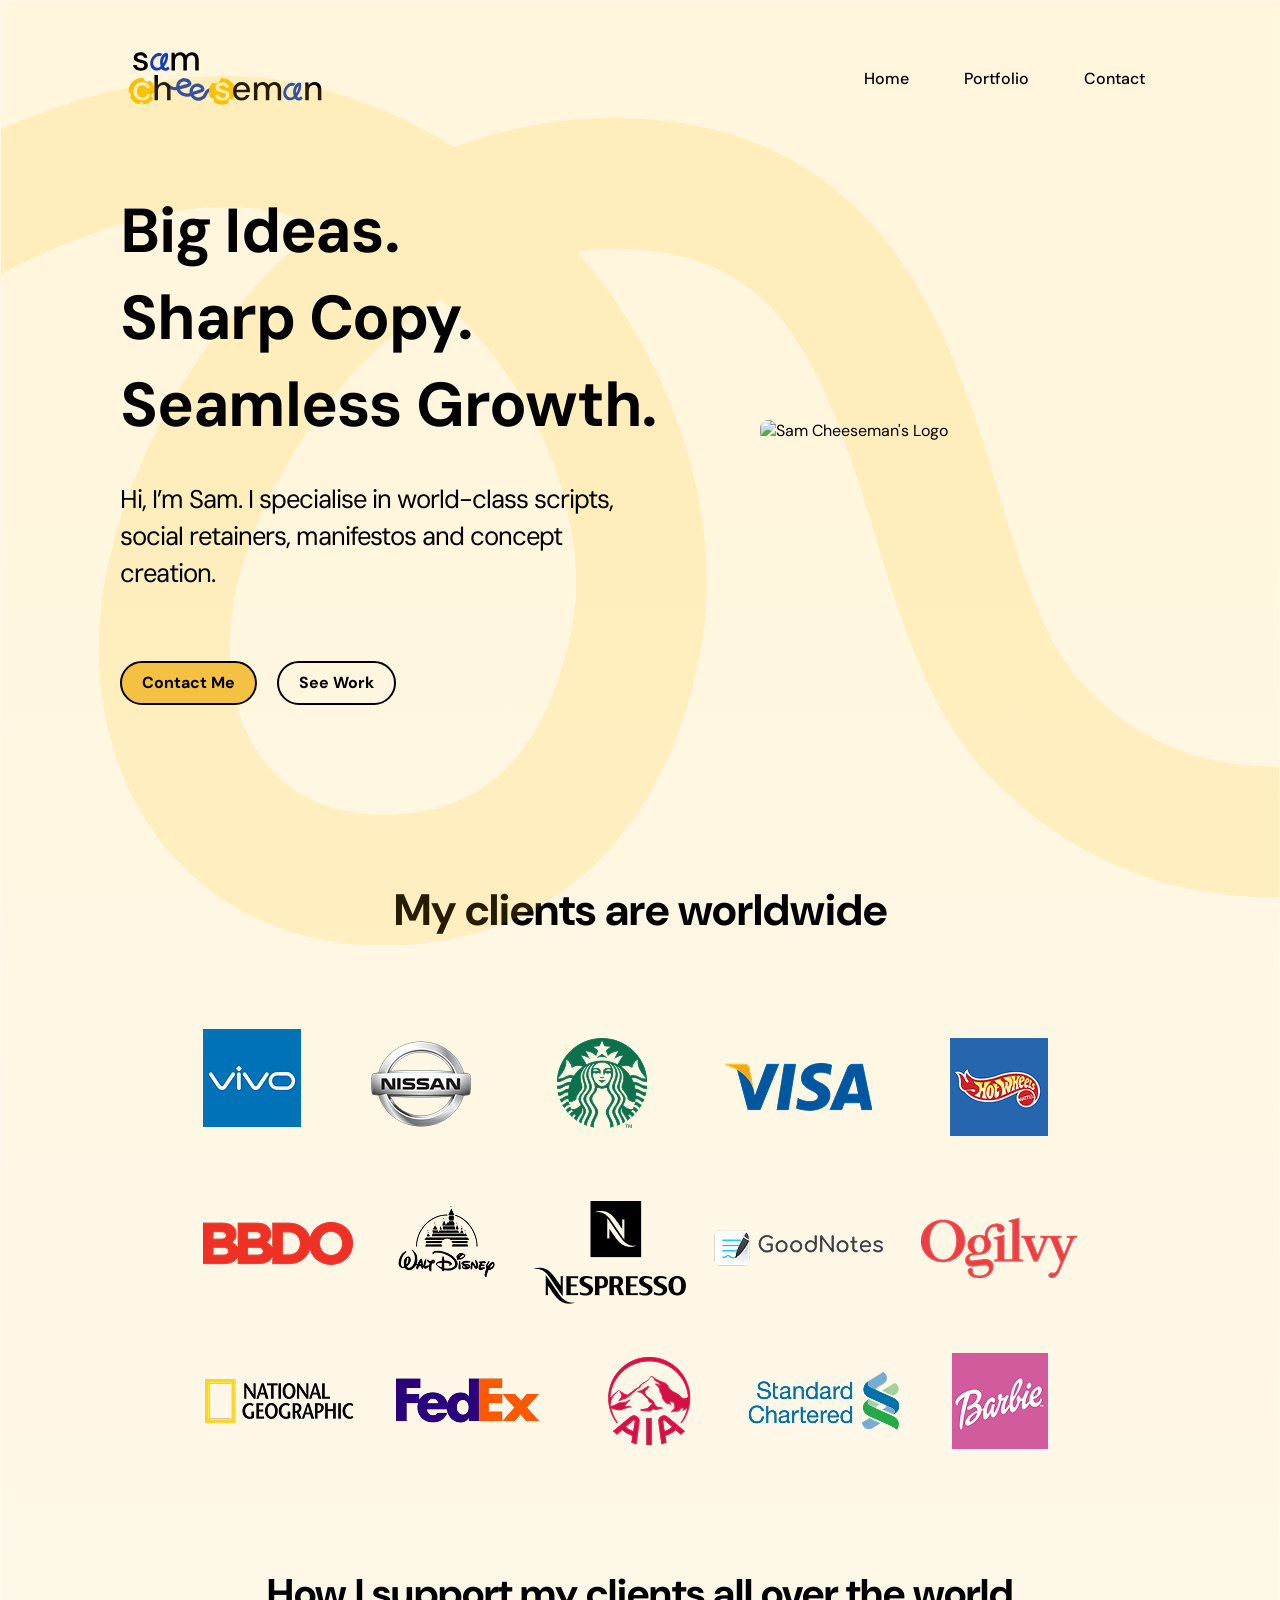
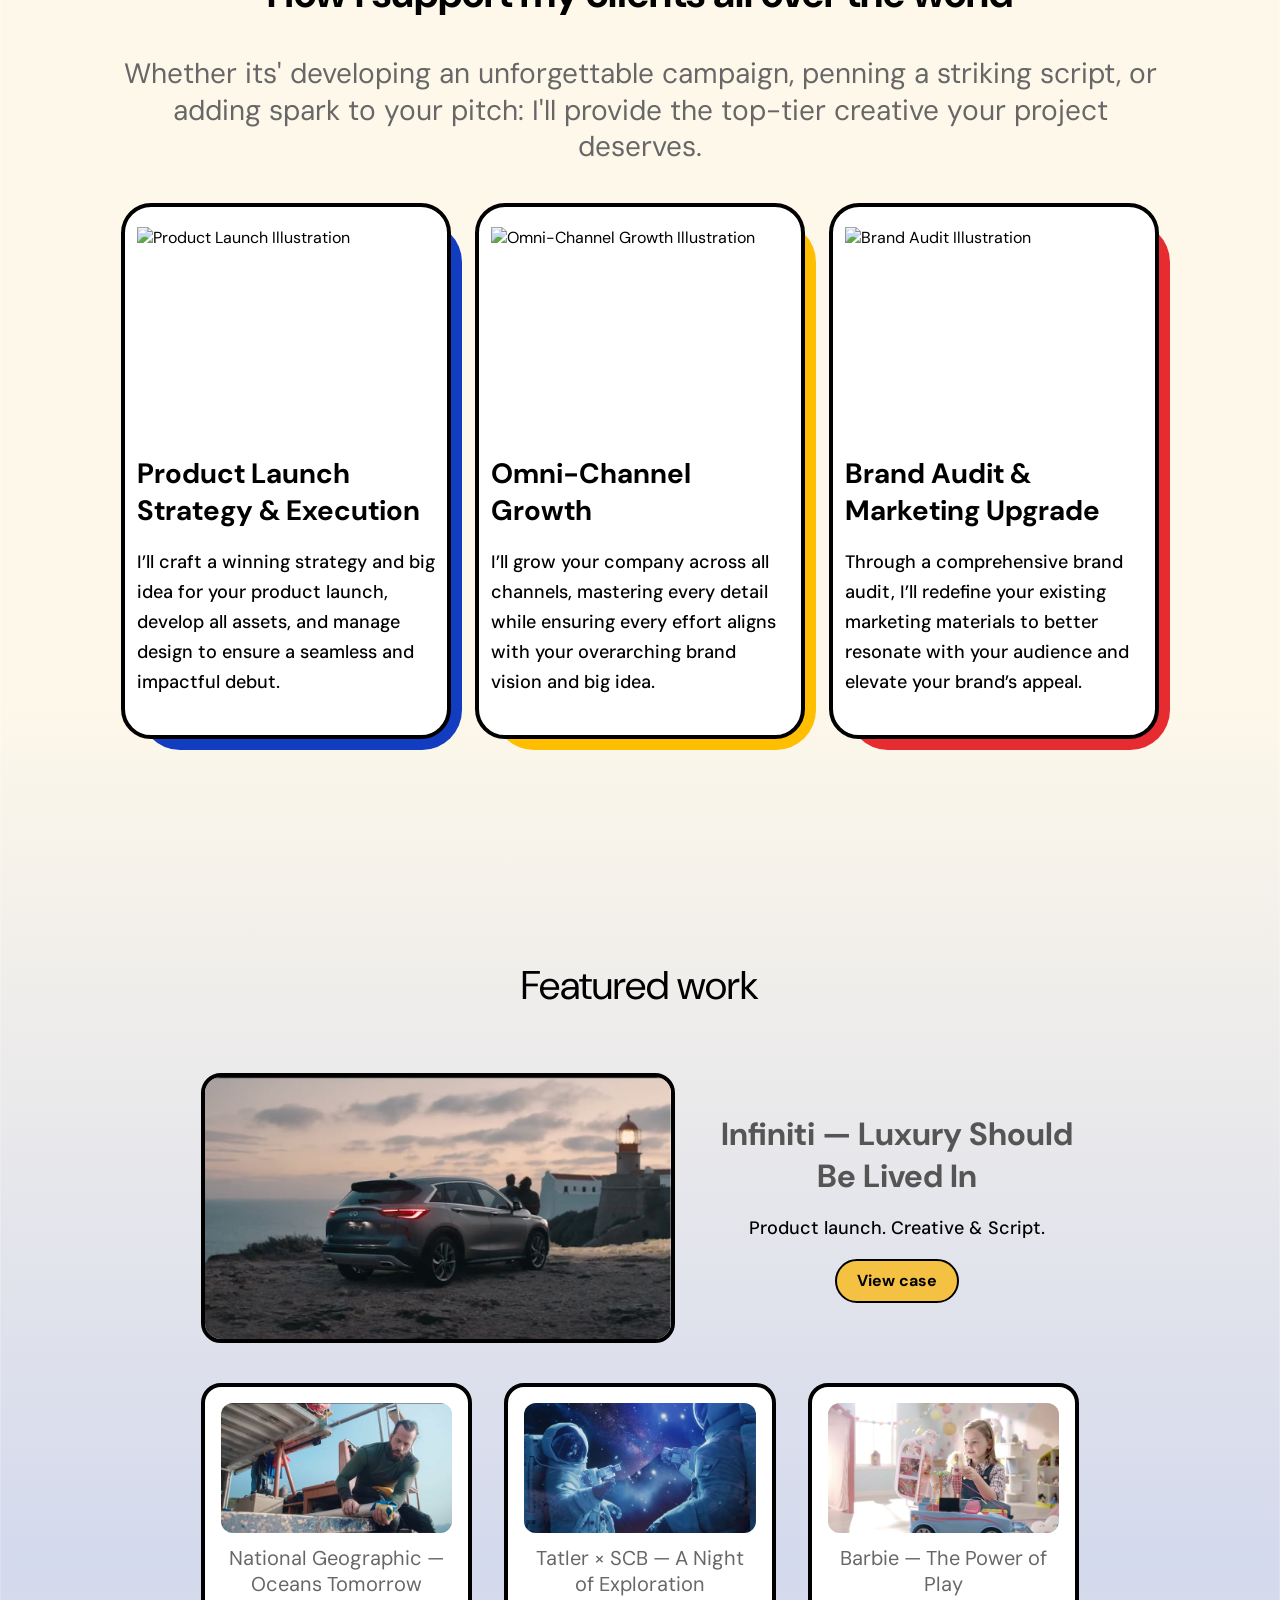
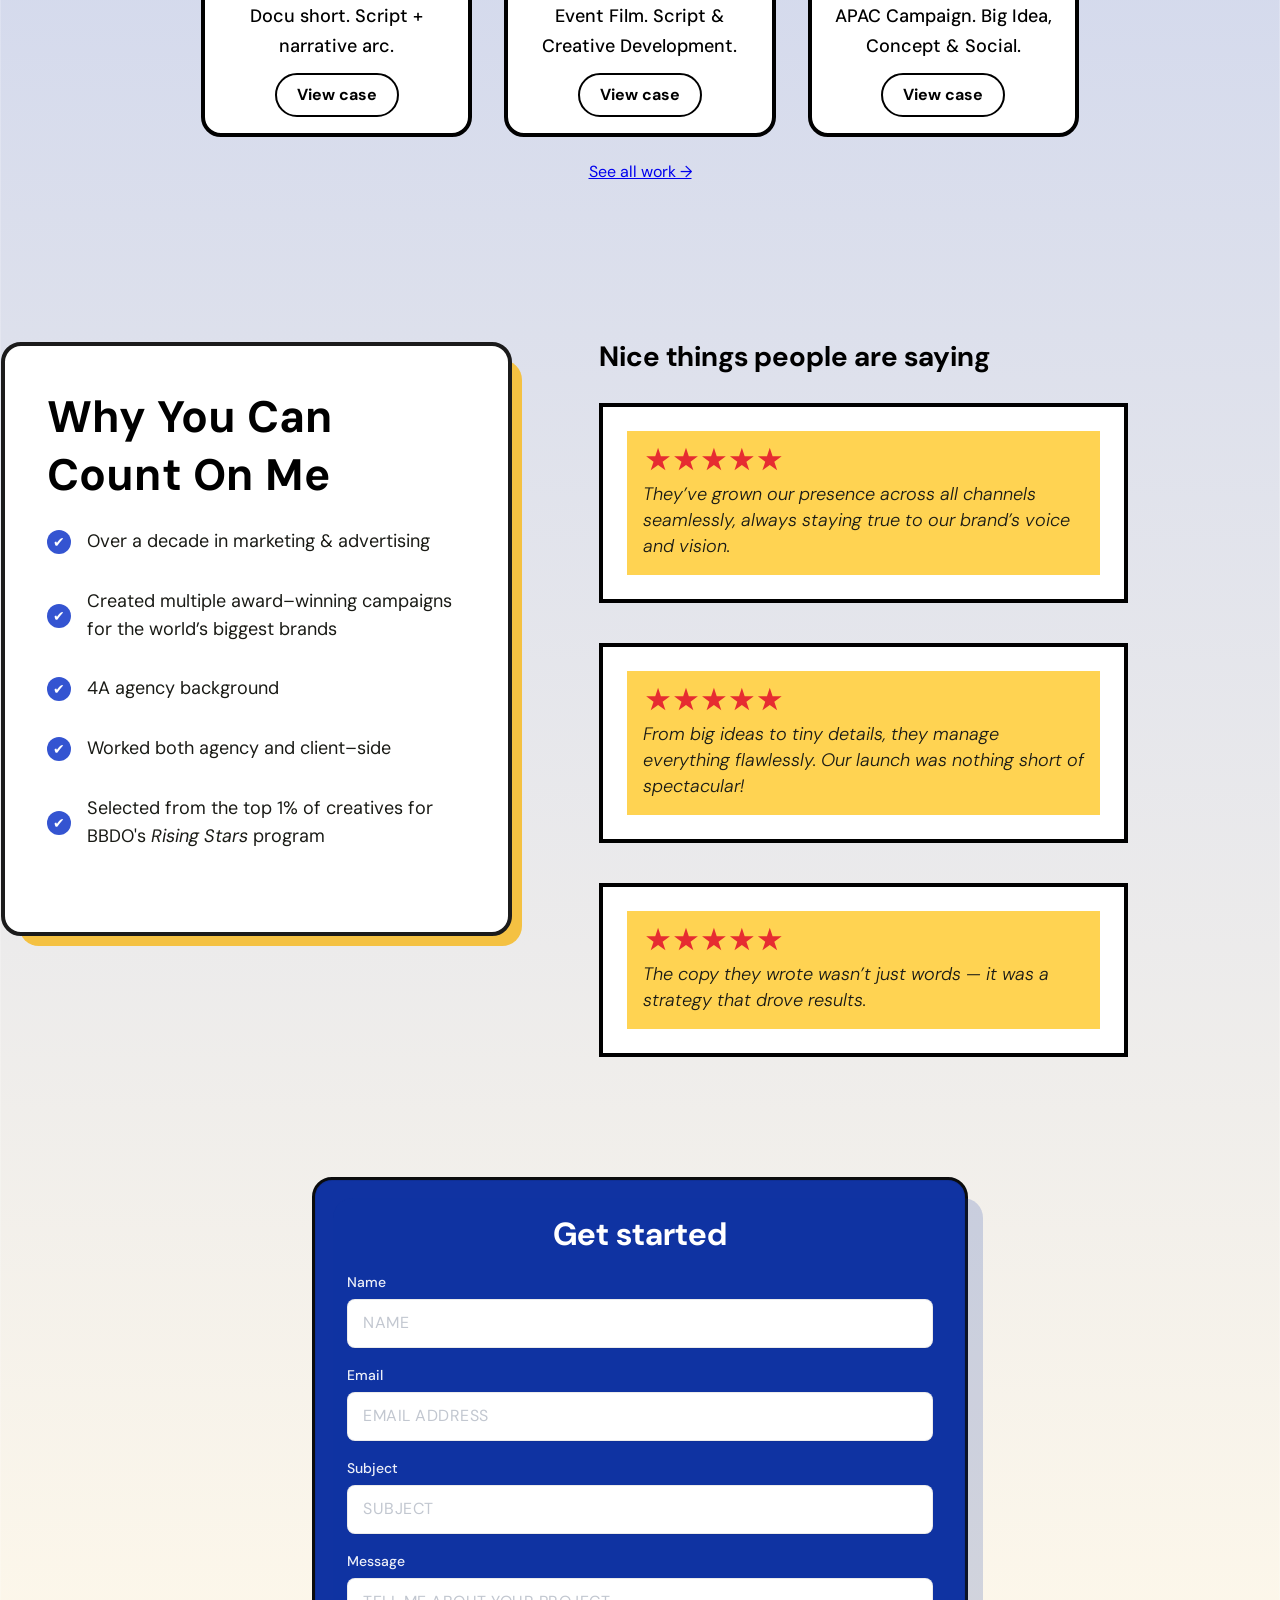
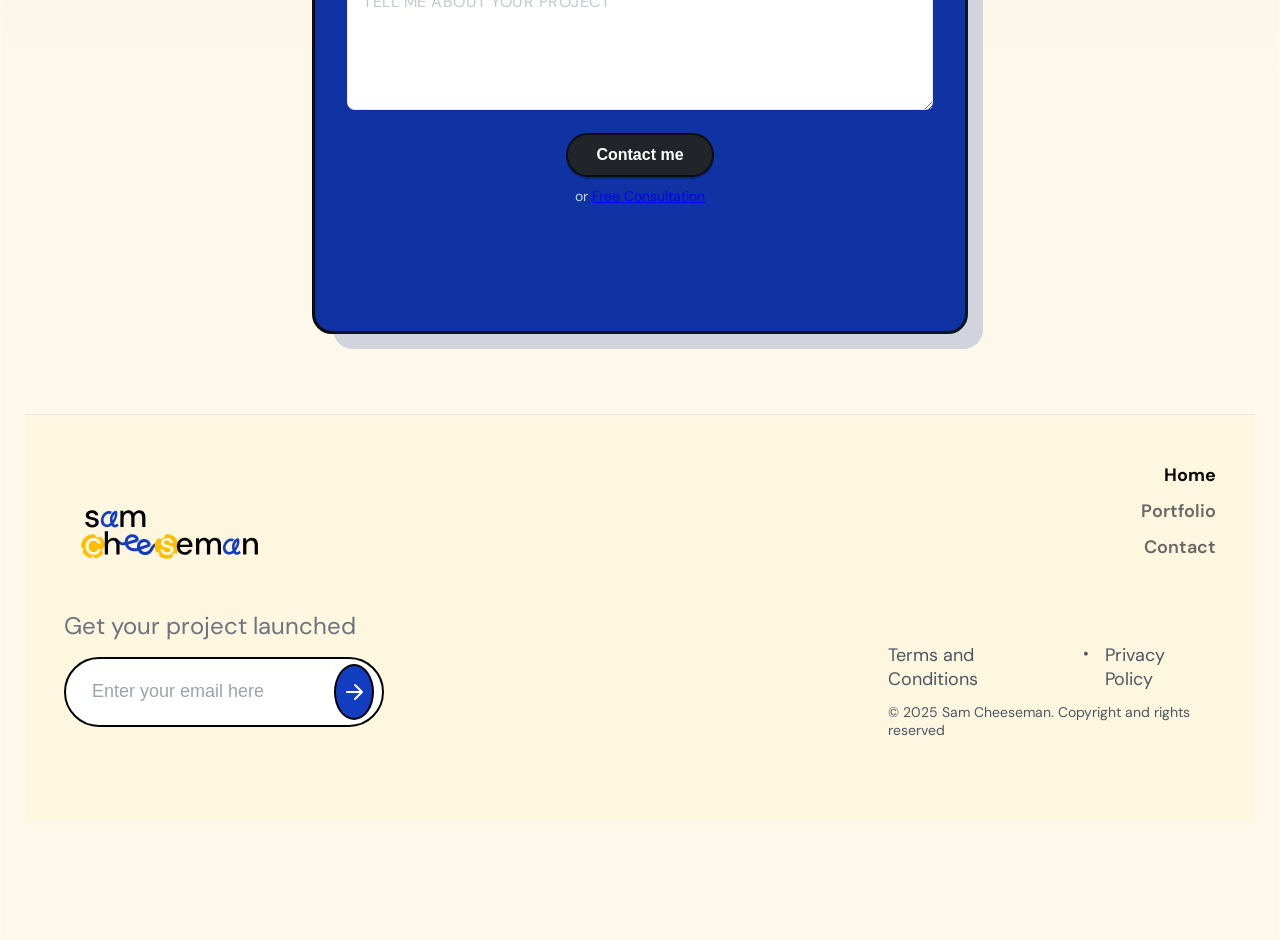
==== commit f13761c4: "Portfolio updated with content and images." ====
--- a/index.html
+++ b/index.html
@@ -97,11 +97,11 @@
     <article class="fw-feature">
     <a href="#" class="fw-media">
     <img alt="Infiniti — Luxury Should Be Lived In"
-    src="data:image/svg+xml;utf8,<svg xmlns='http://www.w3.org/2000/svg' viewBox='0 0 1600 900'><rect width='1600' height='900' fill='%23F4C142'/><text x='50%' y='50%' dominant-baseline='middle' text-anchor='middle' font-family='Arial' font-size='72' fill='%23000'>Infiniti — Poster</text></svg>">
+    src="images/portfolio/infiniti-kv3.jpg">
     </a>
     <div class="fw-meta">
     <h3>Infiniti — Luxury Should Be Lived In</h3>
-    <p>Integrated launch. Concept, script, social, AV.</p>
+    <p>Product launch. Creative & Script.</p>
     <a class="button" href="#">View case</a>
     </div>
     </article>
@@ -112,7 +112,7 @@
     <article class="fw-card">
     <a href="#" class="fw-media">
     <img alt="National Geographic — Oceans Tomorrow"
-    src="data:image/svg+xml;utf8,<svg xmlns='http://www.w3.org/2000/svg' viewBox='0 0 1600 900'><rect width='1600' height='900' fill='%23134D42'/><text x='50%' y='50%' dominant-baseline='middle' text-anchor='middle' font-family='Arial' font-size='64' fill='white'>NatGeo — Poster</text></svg>">
+    src="images/portfolio/natgeo-kv.jpg">
     </a>
     <h4>National Geographic — Oceans Tomorrow</h4>
     <p>Docu short. Script + narrative arc.</p>
@@ -123,21 +123,21 @@
     <article class="fw-card">
     <a href="#" class="fw-media">
     <img alt="Tatler × SCB — A Night of Exploration"
-    src="data:image/svg+xml;utf8,<svg xmlns='http://www.w3.org/2000/svg' viewBox='0 0 1600 900'><rect width='1600' height='900' fill='%233455D1'/><text x='50%' y='50%' dominant-baseline='middle' text-anchor='middle' font-family='Arial' font-size='64' fill='white'>SCB — Poster</text></svg>">
+    src="images/portfolio/standardchartered-kv1.jpg">
     </a>
     <h4>Tatler × SCB — A Night of Exploration</h4>
-    <p>Event film + social cutdowns.</p>
+    <p>Event Film. Script & Creative Development.</p>
     <a class="button secondary" href="#">View case</a>
     </article>
     
     
     <article class="fw-card">
     <a href="#" class="fw-media">
-    <img alt="Barbie — Social Launch"
-    src="data:image/svg+xml;utf8,<svg xmlns='http://www.w3.org/2000/svg' viewBox='0 0 1600 900'><rect width='1600' height='900' fill='%23FF5AA5'/><text x='50%' y='50%' dominant-baseline='middle' text-anchor='middle' font-family='Arial' font-size='64' fill='white'>Barbie — Poster</text></svg>">
+    <img alt="Barbie — The Power of Play"
+    src="images/portfolio/barbie-powerofplay.jpg">
     </a>
-    <h4>Barbie — Social Launch</h4>
-    <p>Social launch. Concept + scripts.</p>
+    <h4>Barbie — The Power of Play</h4>
+    <p>APAC Campaign. Big Idea, Concept &  Social.</p>
     <a class="button secondary" href="#">View case</a>
     </article>
     </div>
--- a/styles.css
+++ b/styles.css
@@ -92,10 +92,11 @@
   line-height: 2.2em;
   transition: transform 0.1s, color 0.2s;
   font-size: clamp(0.95rem, 2.2vw, 1rem);
+  margin-right: 15px;
 }
 
 .logo {
-  margin-left: 0;
+  margin-left: -10px;
 }
 
 .navbar .logo a { display: block; line-height: 0; }
@@ -449,8 +450,9 @@
 /* card */
 .rtb-box{
   position: relative;
-  width: 536px;
-  height: 594px;
+  width: 100%;
+  max-width: 536px;
+  height: auto;
   padding: 42px;                  /* Figma */
   box-sizing: border-box;
   background: #FFF;
@@ -932,6 +934,8 @@
 @media (min-width:768px){
 .fw-grid{ grid-template-columns: repeat(3, 1fr); gap:32px; }
 }
+
+
 
 /* BG OVERRIDE */
 :root{
@@ -986,8 +990,12 @@
 
 /* 1) Lock the RTB box to the Figma height */
 .rtb-left .rtb-box{
-  height: 594px;            /* Figma: H 594 */
-  box-sizing: border-box;   /* keep padding/border inside 594 */
+  min-height: 594px;
+  box-sizing: border-box;
+}
+
+@media (max-width: 768px){
+  .rtb-left .rtb-box{ min-height: 0; }
 }
 
 /* 2) Pull the testimonials up and tighten the heading gap */
@@ -1206,12 +1214,3 @@
 
 
 
-
-
-/* Visa & BBDO — 20% smaller */
-.client-logos img[src*="visa" i],
-.client-logos img.visa,
-.client-logos img[src*="bbdo" i] {
-  transform: scale(0.8);
-  transform-origin: center;
-}
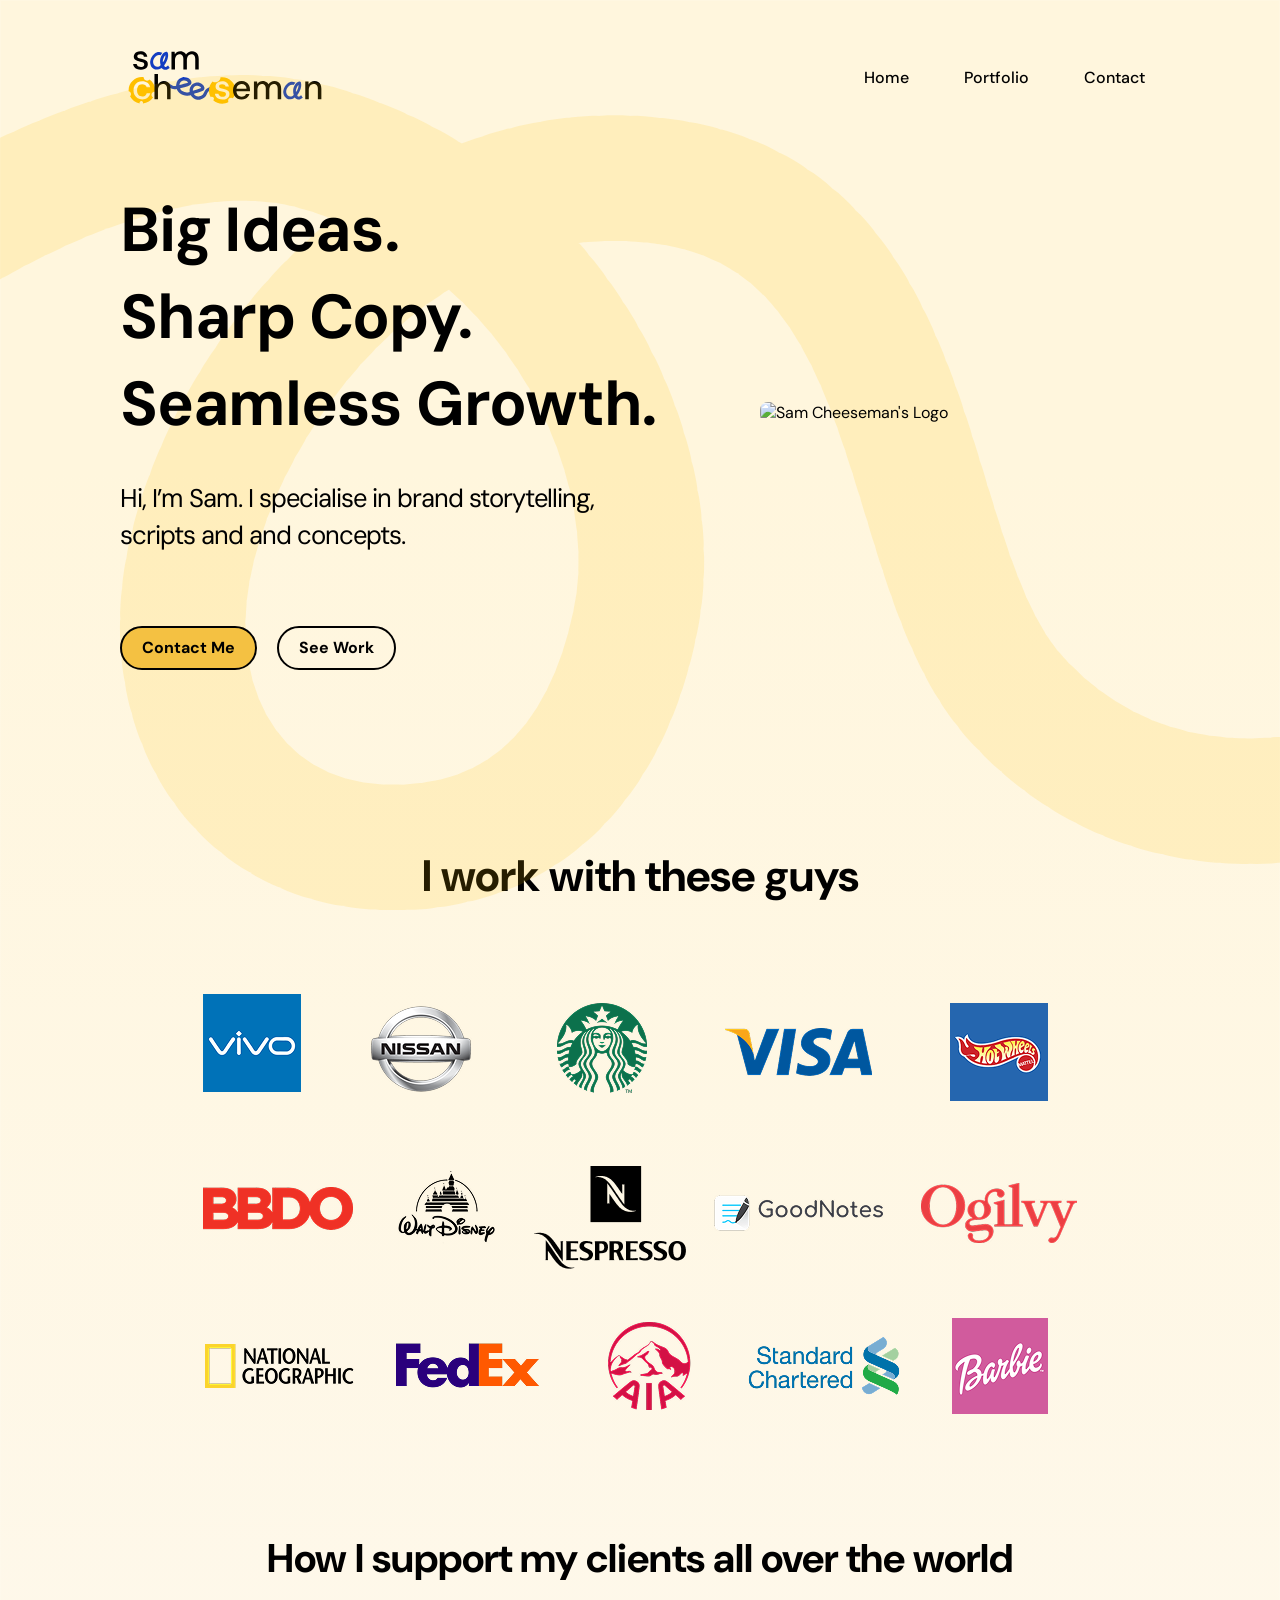
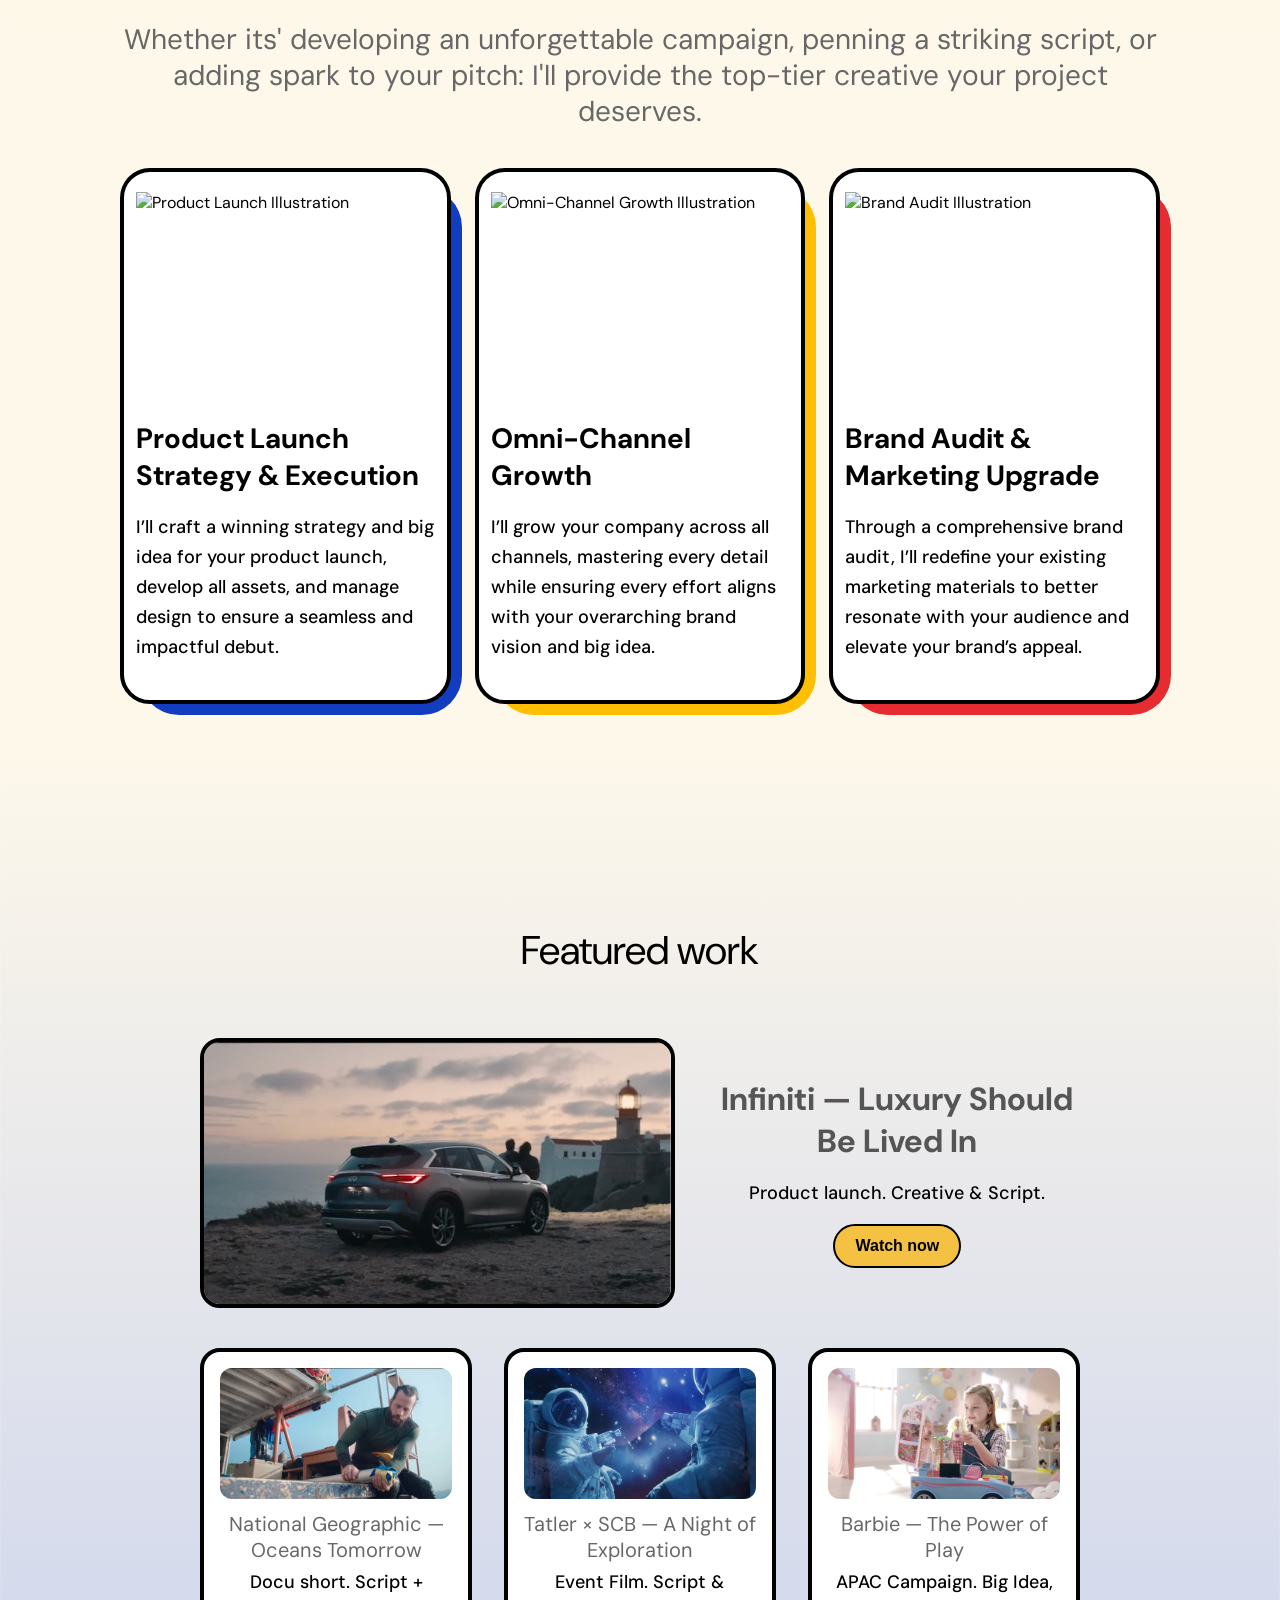
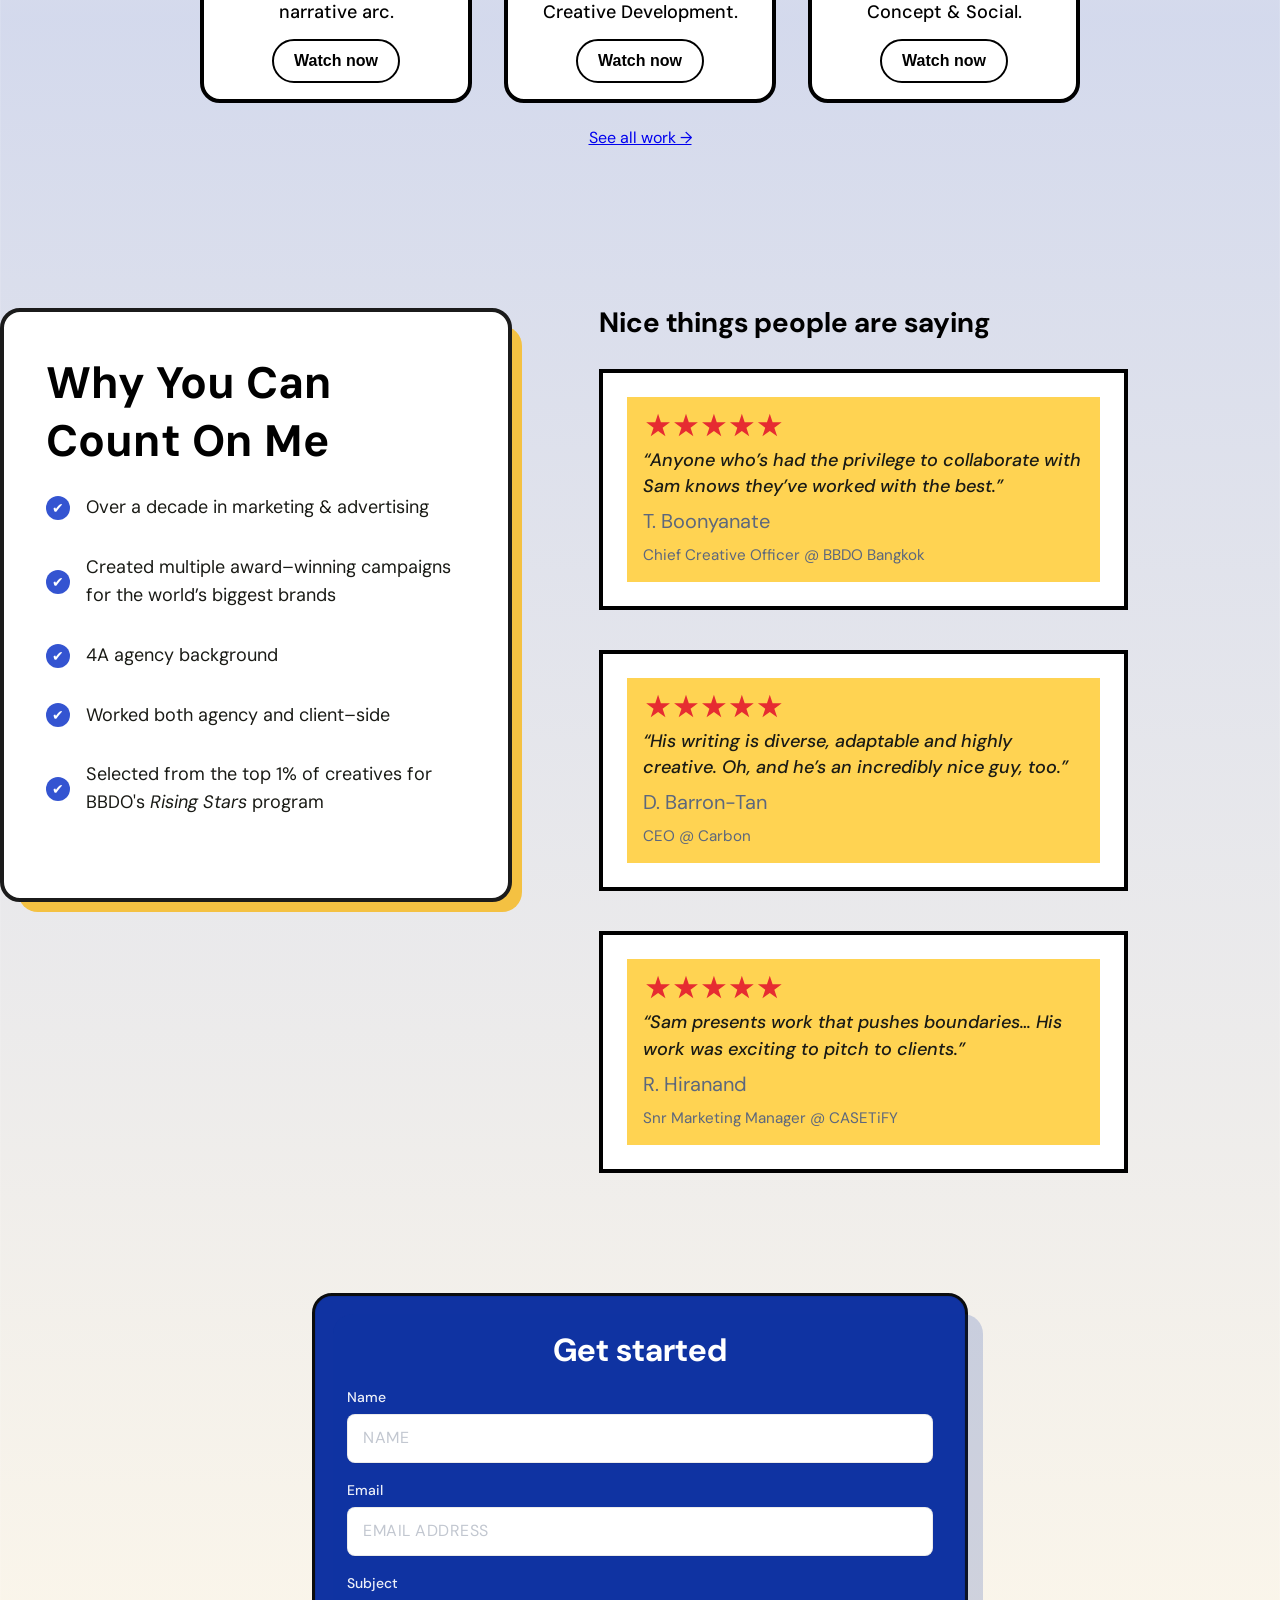
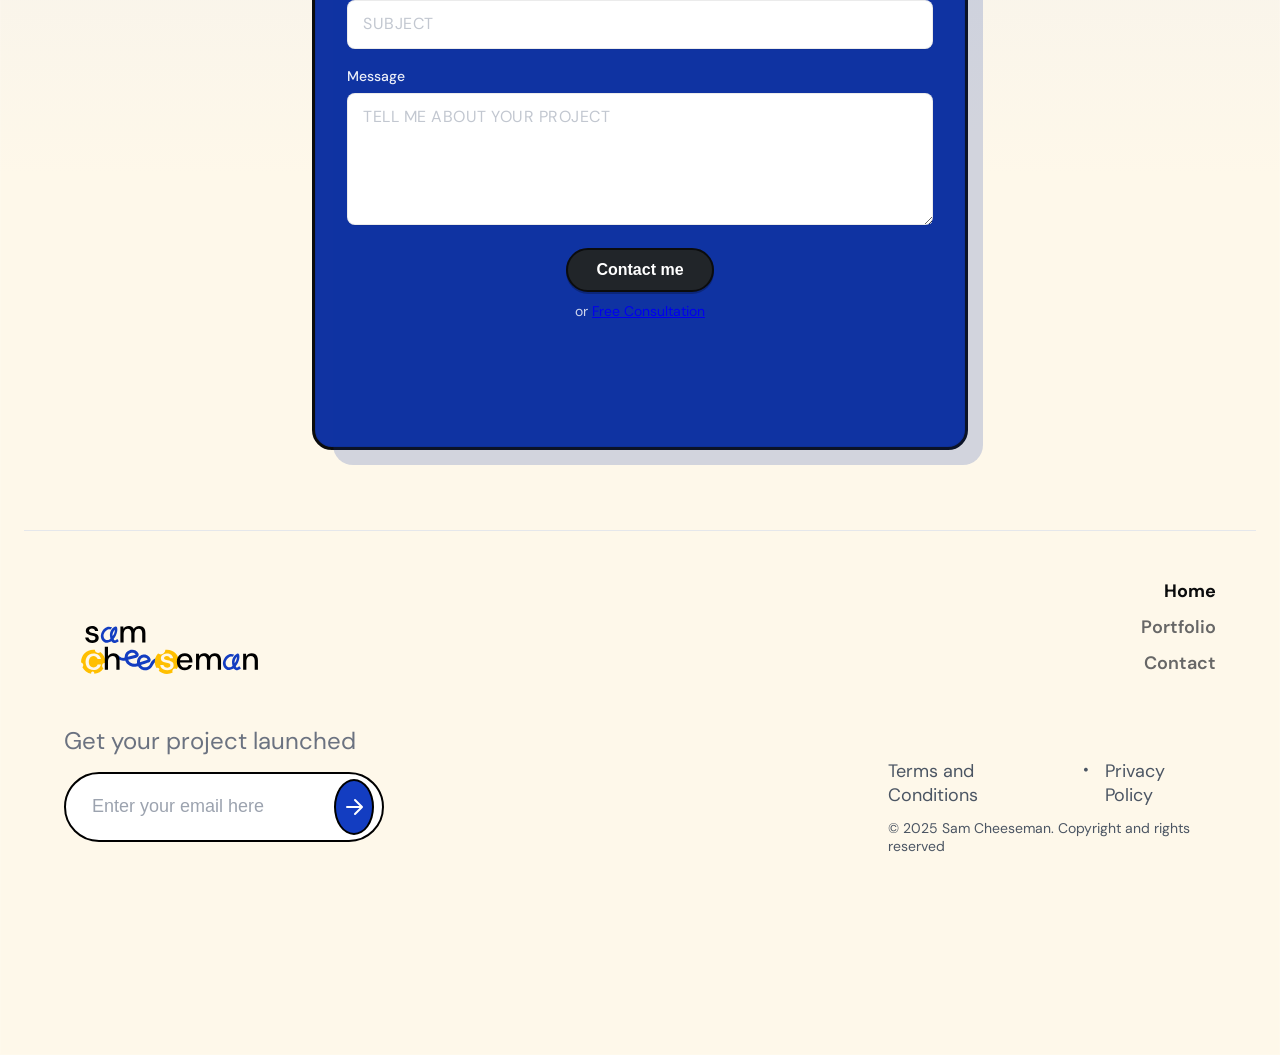
==== commit a6ebb270: "Final adjustments to homepage. Featured work now links to YT." ====
--- a/index.html
+++ b/index.html
@@ -43,7 +43,7 @@
 </h1>
 </h1>
 <div class="hero-p-container">
-<p>Hi, I’m Sam. I specialise in world-class scripts, social retainers, manifestos and concept creation.</p>
+<p>Hi, I’m Sam. I specialise in brand storytelling, scripts and and concepts.</p>
 </div>      
 <div class="hero-buttons">
   <a href="#contact" class="button">Contact Me</a>
@@ -58,7 +58,7 @@
 
 <section class="clients">
   <div class="clients-container">
-    <h2>My clients are worldwide</h2>
+    <h2>I work with these guys</h2>
 <div class="client-logos">
   <img src="images/logo-combo/logo-combo5.png" alt="Client Logos, inc. Visa, BBDO, NatGeo, Infiniti, Barbie, SCB">
       <!-- Add more as needed -->
@@ -88,62 +88,58 @@
       </div>
     </div>
   
-  <section class="featured-work">
+  <section class="featured-work" id="portfolio">
     <div class="fw-container">
     <h2>Featured work</h2>
     
     
     <!-- Featured case -->
-    <article class="fw-feature">
-    <a href="#" class="fw-media">
-    <img alt="Infiniti — Luxury Should Be Lived In"
-    src="images/portfolio/infiniti-kv3.jpg">
-    </a>
-    <div class="fw-meta">
-    <h3>Infiniti — Luxury Should Be Lived In</h3>
-    <p>Product launch. Creative & Script.</p>
-    <a class="button" href="#">View case</a>
-    </div>
+    <article class="fw-feature video-trigger" data-video-src="https://www.youtube-nocookie.com/embed/x796uB00GUM?autoplay=1&rel=0" aria-label="Watch Infiniti — Luxury Should Be Lived In" role="button" tabindex="0">
+      <div class="fw-media">
+        <img alt="Infiniti — Luxury Should Be Lived In" src="images/portfolio/infiniti-kv3.jpg">
+      </div>
+      <div class="fw-meta">
+        <h3>Infiniti — Luxury Should Be Lived In</h3>
+        <p>Product launch. Creative & Script.</p>
+        <button type="button" class="button">Watch now</button>
+      </div>
     </article>
     
     
     <!-- 3-up grid -->
     <div class="fw-grid">
-    <article class="fw-card">
-    <a href="#" class="fw-media">
-    <img alt="National Geographic — Oceans Tomorrow"
-    src="images/portfolio/natgeo-kv.jpg">
-    </a>
-    <h4>National Geographic — Oceans Tomorrow</h4>
-    <p>Docu short. Script + narrative arc.</p>
-    <a class="button secondary" href="#">View case</a>
+    <article class="fw-card video-trigger" data-video-src="https://www.youtube-nocookie.com/embed/_oNp5-4Ia68?autoplay=1&rel=0" aria-label="Watch National Geographic — Oceans Tomorrow" role="button" tabindex="0">
+      <div class="fw-media">
+        <img alt="National Geographic — Oceans Tomorrow" src="images/portfolio/natgeo-kv.jpg">
+      </div>
+      <h4>National Geographic — Oceans Tomorrow</h4>
+      <p>Docu short. Script + narrative arc.</p>
+      <button type="button" class="button secondary">Watch now</button>
     </article>
     
     
-    <article class="fw-card">
-    <a href="#" class="fw-media">
-    <img alt="Tatler × SCB — A Night of Exploration"
-    src="images/portfolio/standardchartered-kv1.jpg">
-    </a>
-    <h4>Tatler × SCB — A Night of Exploration</h4>
-    <p>Event Film. Script & Creative Development.</p>
-    <a class="button secondary" href="#">View case</a>
+    <article class="fw-card video-trigger" data-video-src="https://player.vimeo.com/video/889055420?fl=pl&fe=vl" aria-label="Watch Tatler × SCB — A Night of Exploration" role="button" tabindex="0">
+      <div class="fw-media">
+        <img alt="Tatler × SCB — A Night of Exploration" src="images/portfolio/standardchartered-kv1.jpg">
+      </div>
+      <h4>Tatler × SCB — A Night of Exploration</h4>
+      <p>Event Film. Script & Creative Development.</p>
+      <button type="button" class="button secondary">Watch now</button>
     </article>
     
     
-    <article class="fw-card">
-    <a href="#" class="fw-media">
-    <img alt="Barbie — The Power of Play"
-    src="images/portfolio/barbie-powerofplay.jpg">
-    </a>
-    <h4>Barbie — The Power of Play</h4>
-    <p>APAC Campaign. Big Idea, Concept &  Social.</p>
-    <a class="button secondary" href="#">View case</a>
+    <article class="fw-card video-trigger" data-video-src="https://www.youtube-nocookie.com/embed/j8qupuxwKJU?autoplay=1&rel=0" aria-label="Watch Barbie — The Power of Play" role="button" tabindex="0">
+      <div class="fw-media">
+        <img alt="Barbie — The Power of Play" src="images/portfolio/barbie-powerofplay.jpg">
+      </div>
+      <h4>Barbie — The Power of Play</h4>
+      <p>APAC Campaign. Big Idea, Concept &amp; Social.</p>
+      <button type="button" class="button secondary">Watch now</button>
     </article>
     </div>
     
     
-    <div class="fw-more"><a href="#">See all work →</a></div>
+    <div class="fw-more"><a href="/portfolio.html">See all work →</a></div>
     </div>
     </section>
 </div>
@@ -171,21 +167,27 @@
       <div class="testimonial">
         <div class="testimonial-inner">
           <img class="stars" src="images/stars.svg" alt="5 stars">
-          <p>They’ve grown our presence across all channels seamlessly, always staying true to our brand’s voice and vision.</p>
+          <p class="testimonial-quote">“Anyone who’s had the privilege to collaborate with Sam knows they’ve worked with the best.”</p>
+          <p class="testimonial-name">T. Boonyanate</p>
+          <p class="testimonial-role">Chief Creative Officer @ BBDO Bangkok</p>
         </div>
       </div>
     
       <div class="testimonial">
         <div class="testimonial-inner">
           <img class="stars" src="images/stars.svg" alt="5 stars">
-          <p>From big ideas to tiny details, they manage everything flawlessly. Our launch was nothing short of spectacular!</p>
+          <p class="testimonial-quote">“His writing is diverse, adaptable and highly creative. Oh, and he’s an incredibly nice guy, too.”</p>
+          <p class="testimonial-name">D. Barron-Tan</p>
+          <p class="testimonial-role">CEO @ Carbon</p>
         </div>
       </div>
     
       <div class="testimonial">
         <div class="testimonial-inner">
           <img class="stars" src="images/stars.svg" alt="5 stars">
-          <p>The copy they wrote wasn’t just words — it was a strategy that drove results.</p>
+          <p class="testimonial-quote">“Sam presents work that pushes boundaries… His work was exciting to pitch to clients.”</p>
+          <p class="testimonial-name">R. Hiranand</p>
+          <p class="testimonial-role">Snr Marketing Manager @ CASETiFY</p>
         </div>
       </div>
     </div>
@@ -271,6 +273,20 @@
   
     </div>
   </footer>
+
+  <div id="portfolioVideoModal" class="video-modal" aria-hidden="true">
+    <div class="video-modal__dialog" role="dialog" aria-modal="true">
+      <button type="button" id="portfolioVideoClose" class="video-modal__close" aria-label="Close video">
+        <svg viewBox="0 0 24 24" fill="none" stroke="currentColor" aria-hidden="true">
+          <path stroke-linecap="round" stroke-linejoin="round" stroke-width="2" d="M6 18L18 6M6 6l12 12"/>
+        </svg>
+      </button>
+      <div class="video-modal__frame">
+        <iframe id="portfolioVideoFrame" src="" title="Featured work video player" allow="accelerometer; autoplay; clipboard-write; encrypted-media; gyroscope; picture-in-picture" allowfullscreen referrerpolicy="strict-origin-when-cross-origin"></iframe>
+      </div>
+    </div>
+  </div>
+
   <script>
 (function(){
   const btn  = document.querySelector('.nav-toggle');
@@ -305,7 +321,82 @@
 })();
 
 
+(function(){
+  const videoModal = document.getElementById('portfolioVideoModal');
+  const videoFrame = document.getElementById('portfolioVideoFrame');
+  const videoClose = document.getElementById('portfolioVideoClose');
+  const videoTriggers = document.querySelectorAll('[data-video-src]');
+  let lastFocusedElement = null;
+
+  if (!videoModal || !videoFrame || !videoTriggers.length) {
+    return;
+  }
+
+  function openVideoModal(src) {
+    lastFocusedElement = document.activeElement;
+    videoFrame.src = src;
+    videoModal.classList.add('is-visible');
+    videoModal.setAttribute('aria-hidden', 'false');
+    document.body.classList.add('overflow-hidden');
+
+    requestAnimationFrame(() => {
+      videoClose?.focus();
+    });
+  }
+
+  function closeVideoModal() {
+    videoModal.classList.remove('is-visible');
+    videoModal.setAttribute('aria-hidden', 'true');
+    document.body.classList.remove('overflow-hidden');
+    videoFrame.src = '';
+
+    if (lastFocusedElement && typeof lastFocusedElement.focus === 'function') {
+      lastFocusedElement.focus();
+    }
+    lastFocusedElement = null;
+  }
+
+  videoTriggers.forEach(trigger => {
+    const videoSrc = trigger.getAttribute('data-video-src');
+    if (!videoSrc) {
+      return;
+    }
+
+    const activate = (event) => {
+      if (event) {
+        event.preventDefault();
+      }
+      openVideoModal(videoSrc);
+    };
+
+    trigger.addEventListener('click', activate);
+    trigger.addEventListener('keydown', function(event) {
+      if (event.key === 'Enter' || event.key === ' ') {
+        event.preventDefault();
+        activate();
+      }
+    });
+  });
+
+  videoModal.addEventListener('click', function(event) {
+    if (event.target === videoModal) {
+      closeVideoModal();
+    }
+  });
+
+  videoClose?.addEventListener('click', function() {
+    closeVideoModal();
+  });
+
+  document.addEventListener('keydown', function(event) {
+    if (event.key === 'Escape' && videoModal.classList.contains('is-visible')) {
+      closeVideoModal();
+    }
+  });
+})();
+
+
 </script>
 
 </body>
-</html>+</html>
--- a/styles.css
+++ b/styles.css
@@ -11,17 +11,85 @@
 
 body {
   margin: 0;
-  background: 
-    linear-gradient(
-      to bottom left,
-      rgba(19, 61, 193, 0.8), /* bump to 80% so you SEE it */
-      rgba(19, 61, 193, 0)
-    ),
-    #FEF7E0; /* yellow base */
-  border: 1px solid rgba(255, 255, 255, 0.1);
+  background: transparent;
   font-family: 'DM Sans', serif;
   color: #000;
   position: relative;
+}
+
+.overflow-hidden {
+  overflow: hidden !important;
+}
+
+.video-modal {
+  position: fixed;
+  inset: 0;
+  display: none;
+  align-items: center;
+  justify-content: center;
+  padding: 32px;
+  background: rgba(0, 0, 0, 0.8);
+  z-index: 1000;
+}
+
+.video-modal.is-visible {
+  display: flex;
+}
+
+.video-modal__dialog {
+  position: relative;
+  width: min(90vw, 960px);
+}
+
+.video-modal__frame {
+  position: relative;
+  padding-top: 56.25%;
+  background: #000;
+  border-radius: 20px;
+  overflow: hidden;
+}
+
+.video-modal__frame iframe {
+  position: absolute;
+  inset: 0;
+  width: 100%;
+  height: 100%;
+  border: 0;
+}
+
+.video-modal__close {
+  position: absolute;
+  top: -48px;
+  right: 0;
+  background: none;
+  border: none;
+  color: #fff;
+  cursor: pointer;
+  padding: 0;
+  display: inline-flex;
+  align-items: center;
+  justify-content: center;
+  transition: opacity 0.2s ease;
+}
+
+.video-modal__close svg {
+  width: 28px;
+  height: 28px;
+}
+
+.video-modal__close:hover,
+.video-modal__close:focus {
+  opacity: 0.8;
+}
+
+@media (max-width: 640px) {
+  .video-modal {
+    padding: 16px;
+  }
+
+  .video-modal__close {
+    top: -40px;
+  }
 }
 
 h1, h2, h3, h4, h5, h6, p {
@@ -247,7 +315,6 @@
   align-items: center;
   text-align: center;
   padding: 40px 0;
-  background: transparent;
 }
 
 .client-logos img{
@@ -358,7 +425,6 @@
 .featured-work {
   margin-top: 100px;
   padding: 40px 0 160px; /* extra bottom room so nothing clips the next section */
-  background: transparent;
   text-align: center;
   position: relative; /* establish stacking context */
   isolation: isolate; /* keep internal z-index from leaking */
@@ -410,6 +476,15 @@
   font-family: 'DM Sans', sans-serif;
   font-weight: 400;
   color: #555;
+}
+
+.video-trigger {
+  cursor: pointer;
+}
+
+.video-trigger:focus {
+  outline: 2px solid #3454D1;
+  outline-offset: 4px;
 }
 
 
@@ -578,11 +653,27 @@
 /* Copy */
 .testimonial-inner p{
   margin: 0;
+  line-height: 1.45;
+}
+
+.testimonial-quote{
   font-size: clamp(1rem, 2.2vw, 1.125rem);
   font-style: italic;
-  font-weight: 300;
-  line-height: 1.45;
+  font-weight: 500;
   color: #191A15;
+}
+
+.testimonial-name{
+  font-style: normal;
+  font-weight: 400;
+  color: #5c677d;
+}
+
+.testimonial-role{
+  font-style: normal;
+  font-weight: 400;
+  color: #5c677d;
+  font-size: 0.95rem;
 }
 
 /* Stagger like mock */
@@ -703,12 +794,7 @@
   line-height: 1.6;
 }
 
-/* Footer styling *//* ===== Footer ===== */
-/* ===== Footer (replaced) ===== *//* =======================
-   Footer
-   ======================= */
-/* Footer */
-.footer { background:#FEF7E0; border-top:1px solid #e5e7eb; margin-top:80px; }
+.footer { border-top:1px solid #e5e7eb; margin-top:80px; }
 .footer__container { max-width:1200px; margin:0 auto; padding:48px 24px; }
 
 .footer__grid {
@@ -1209,8 +1295,3 @@
     padding: clamp(8px, 2.4vw, 12px) clamp(14px, 3.6vw, 22px);
   }
 }
-
-
-
-
-
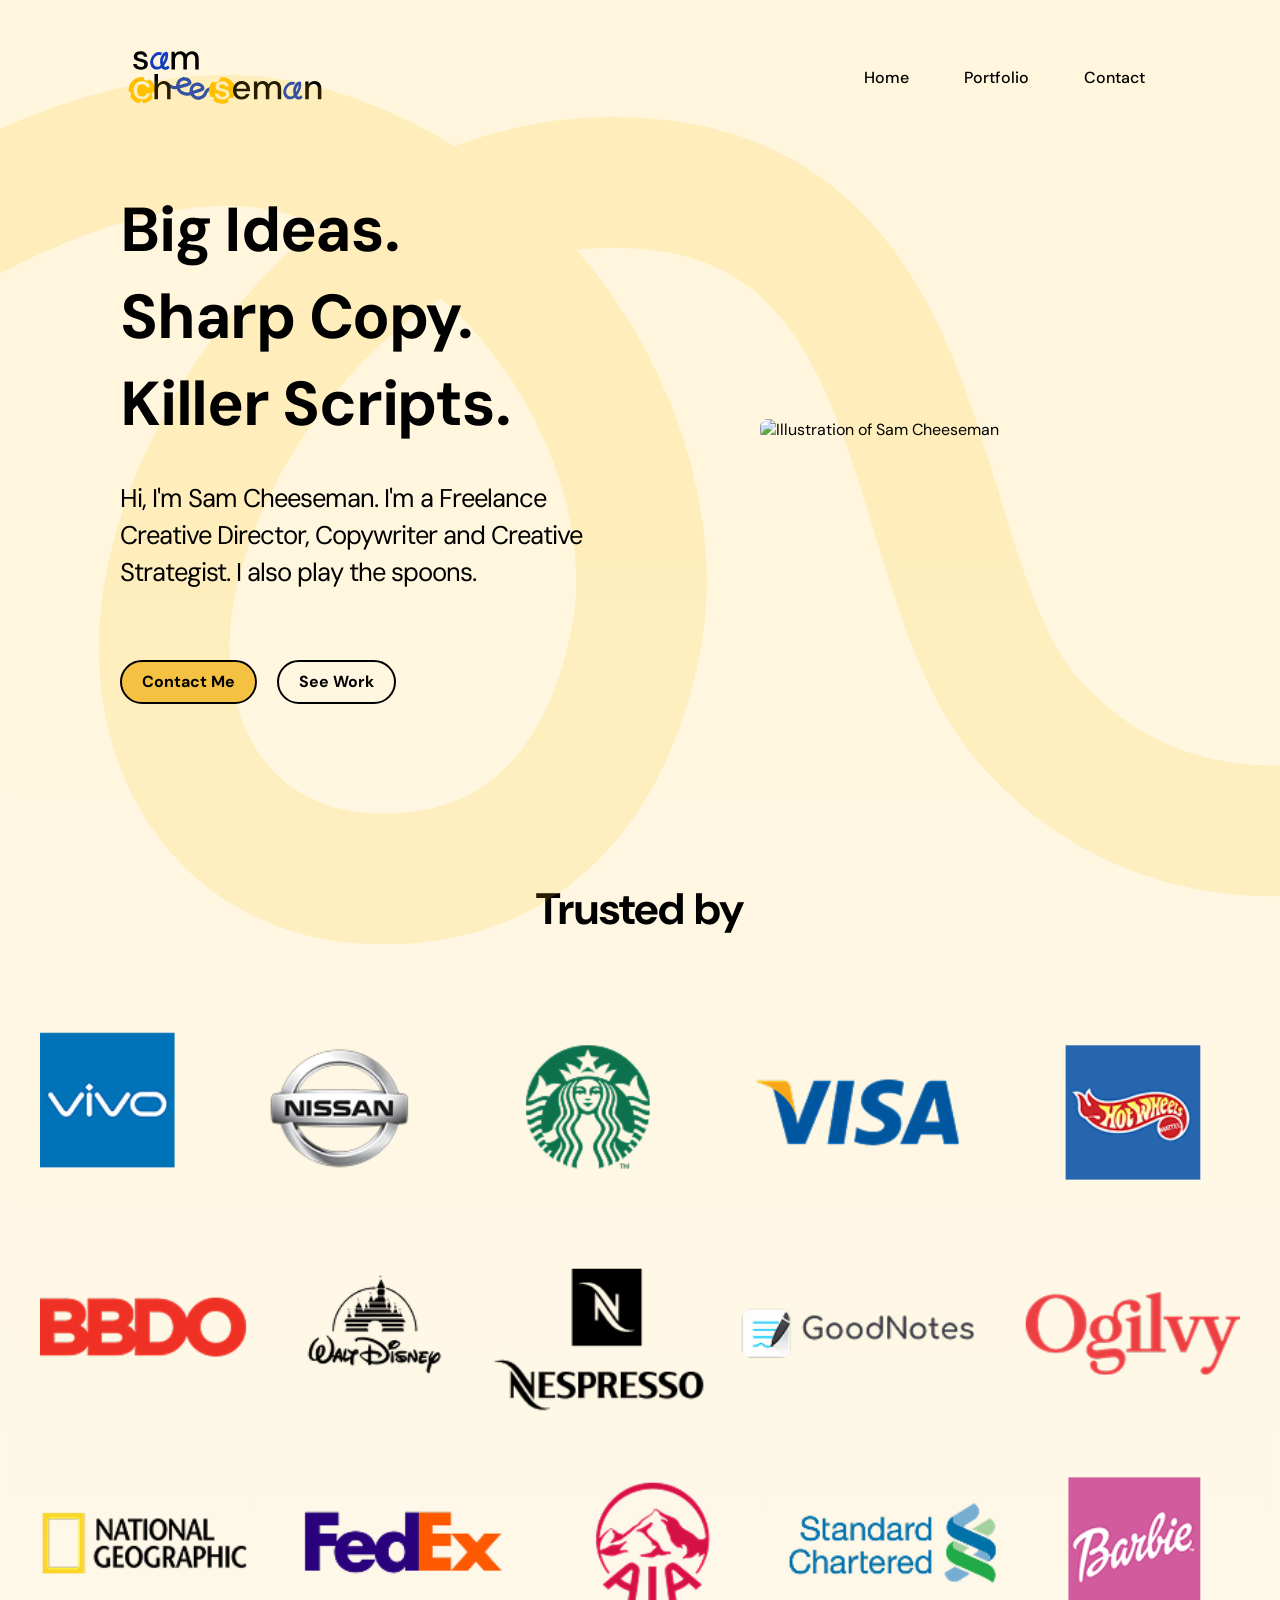
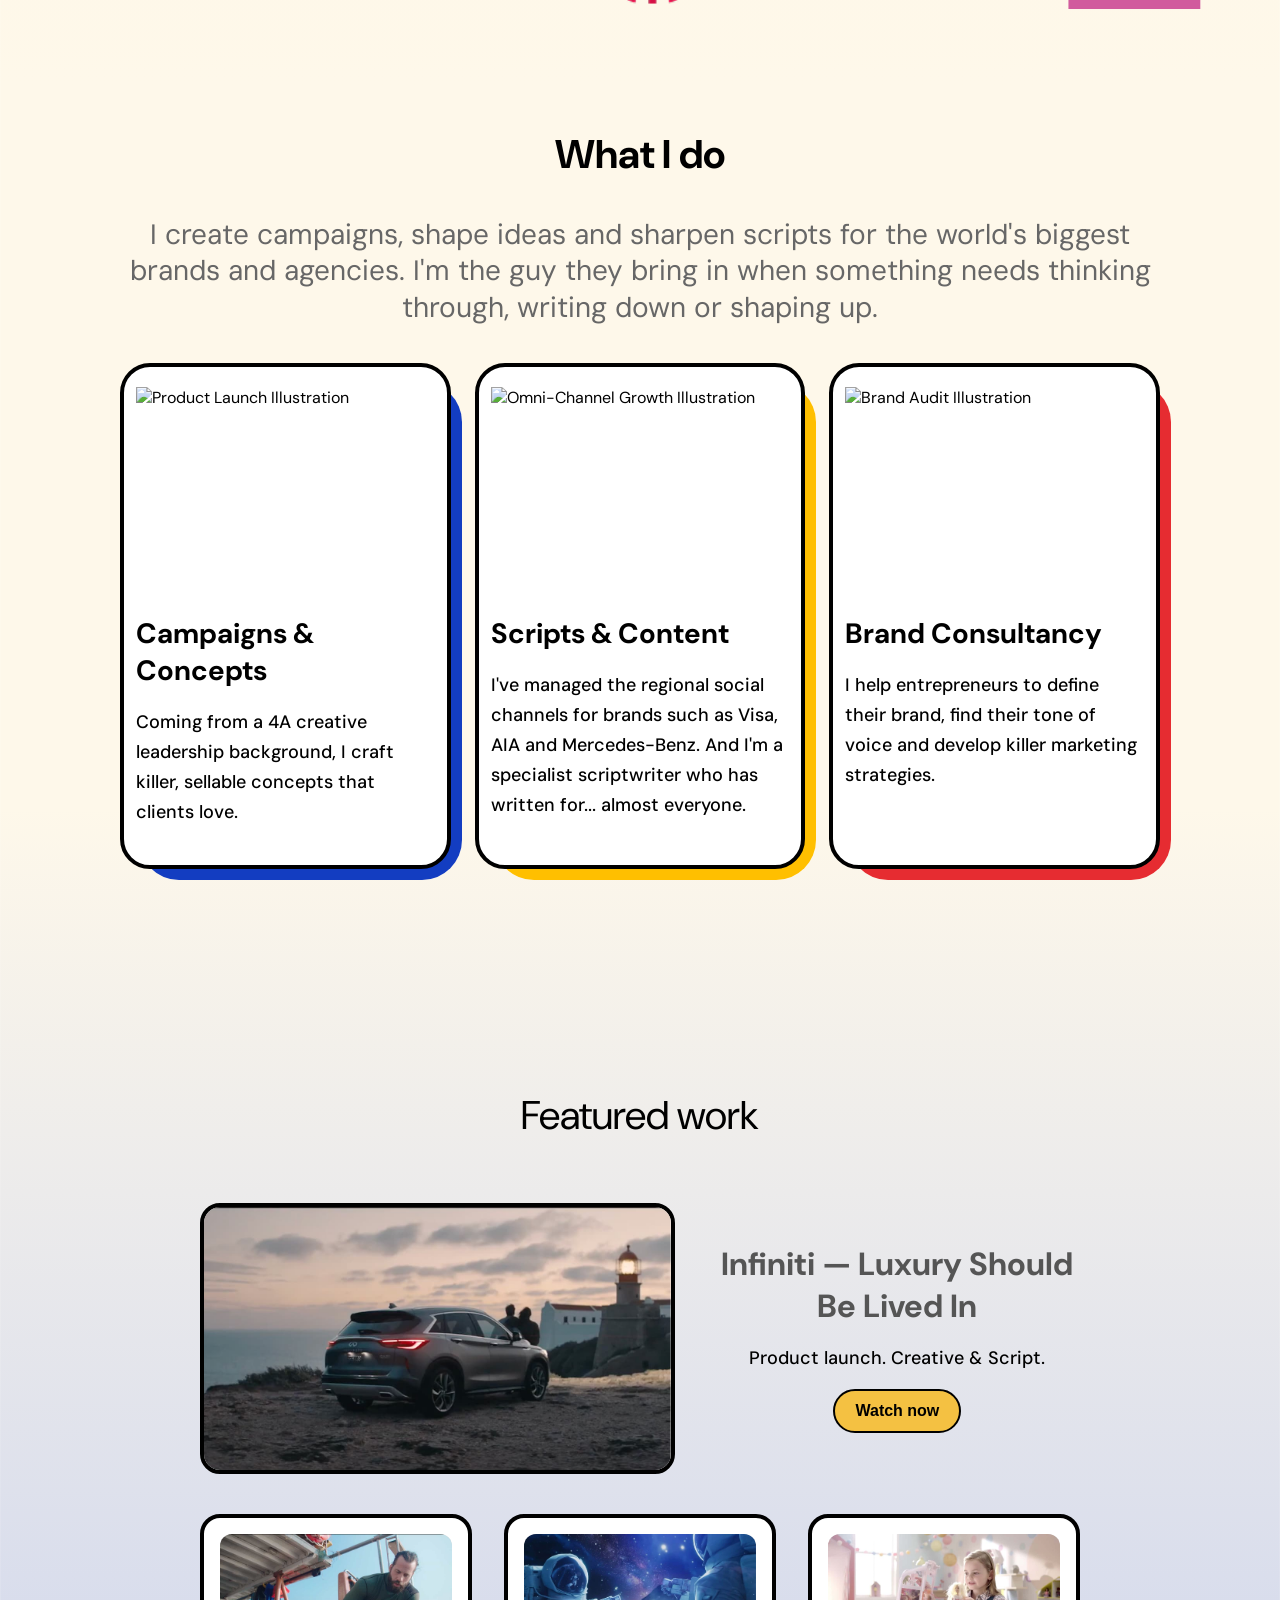
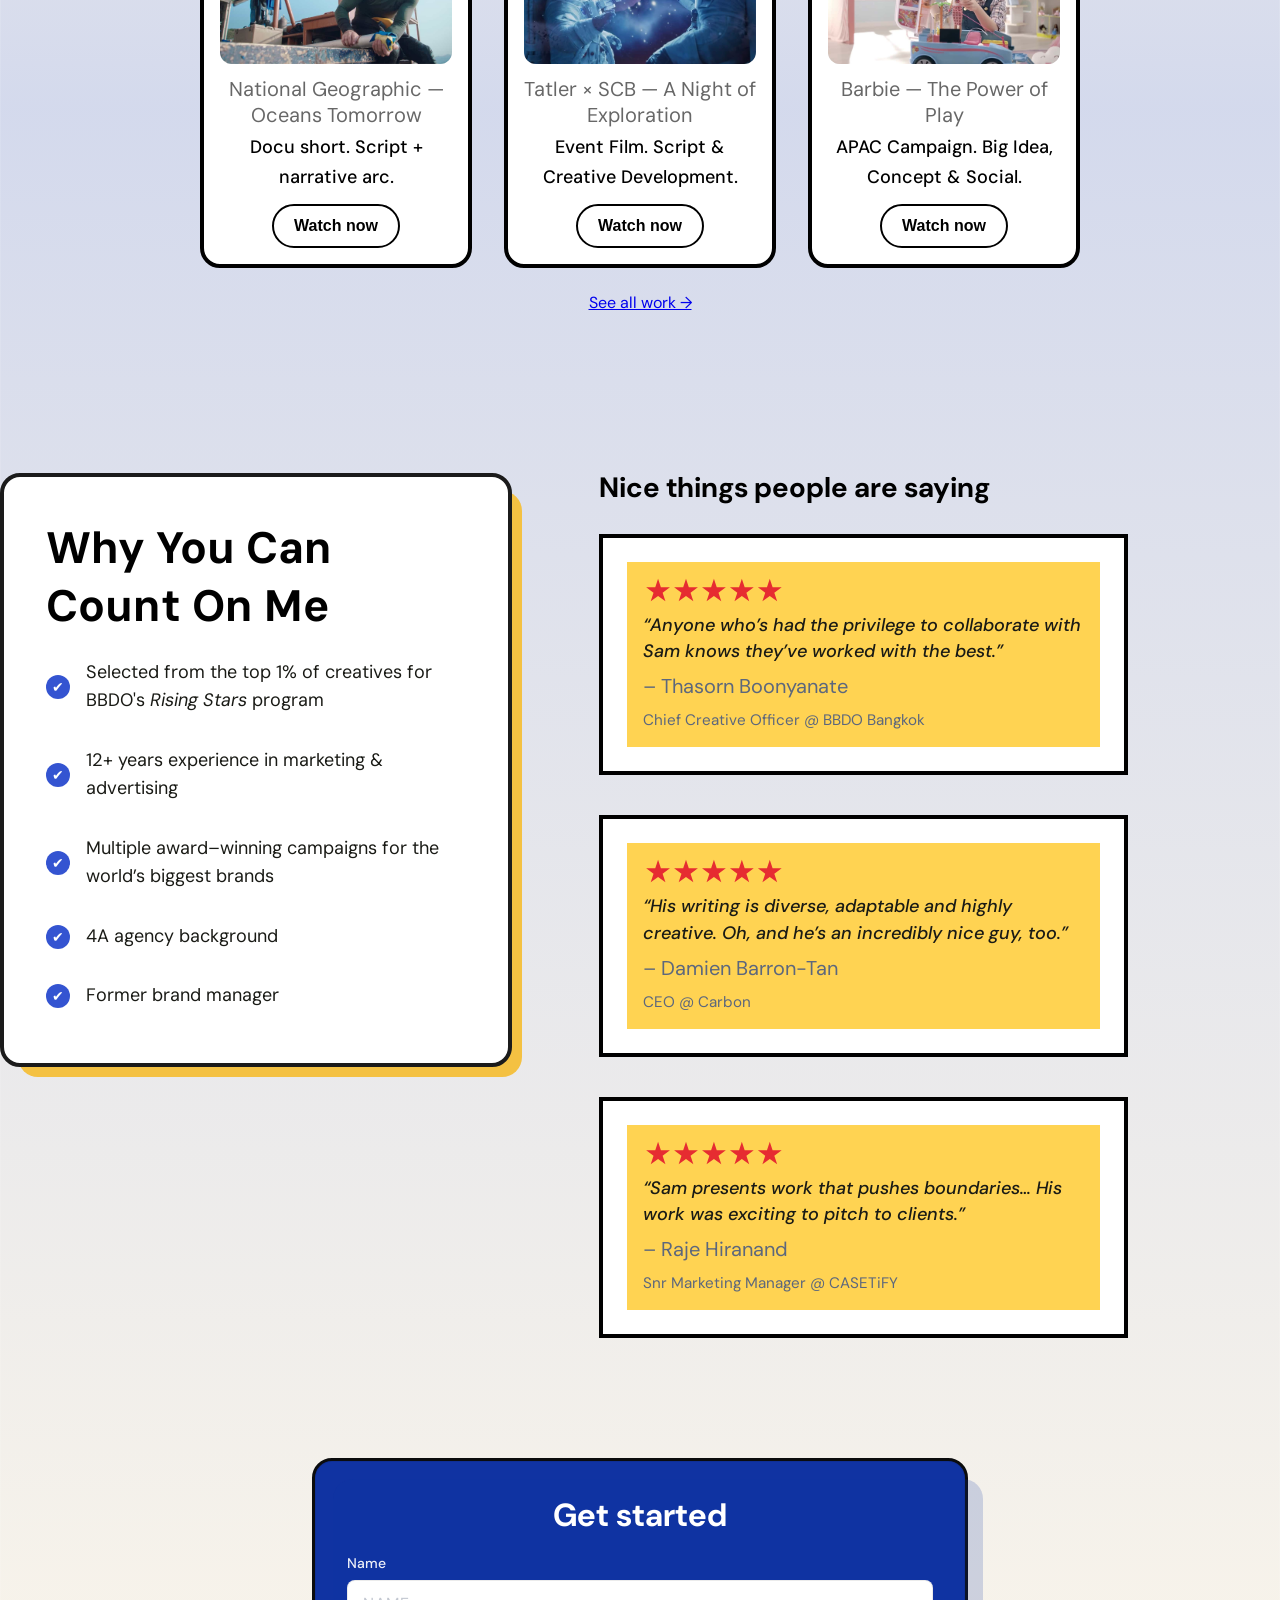
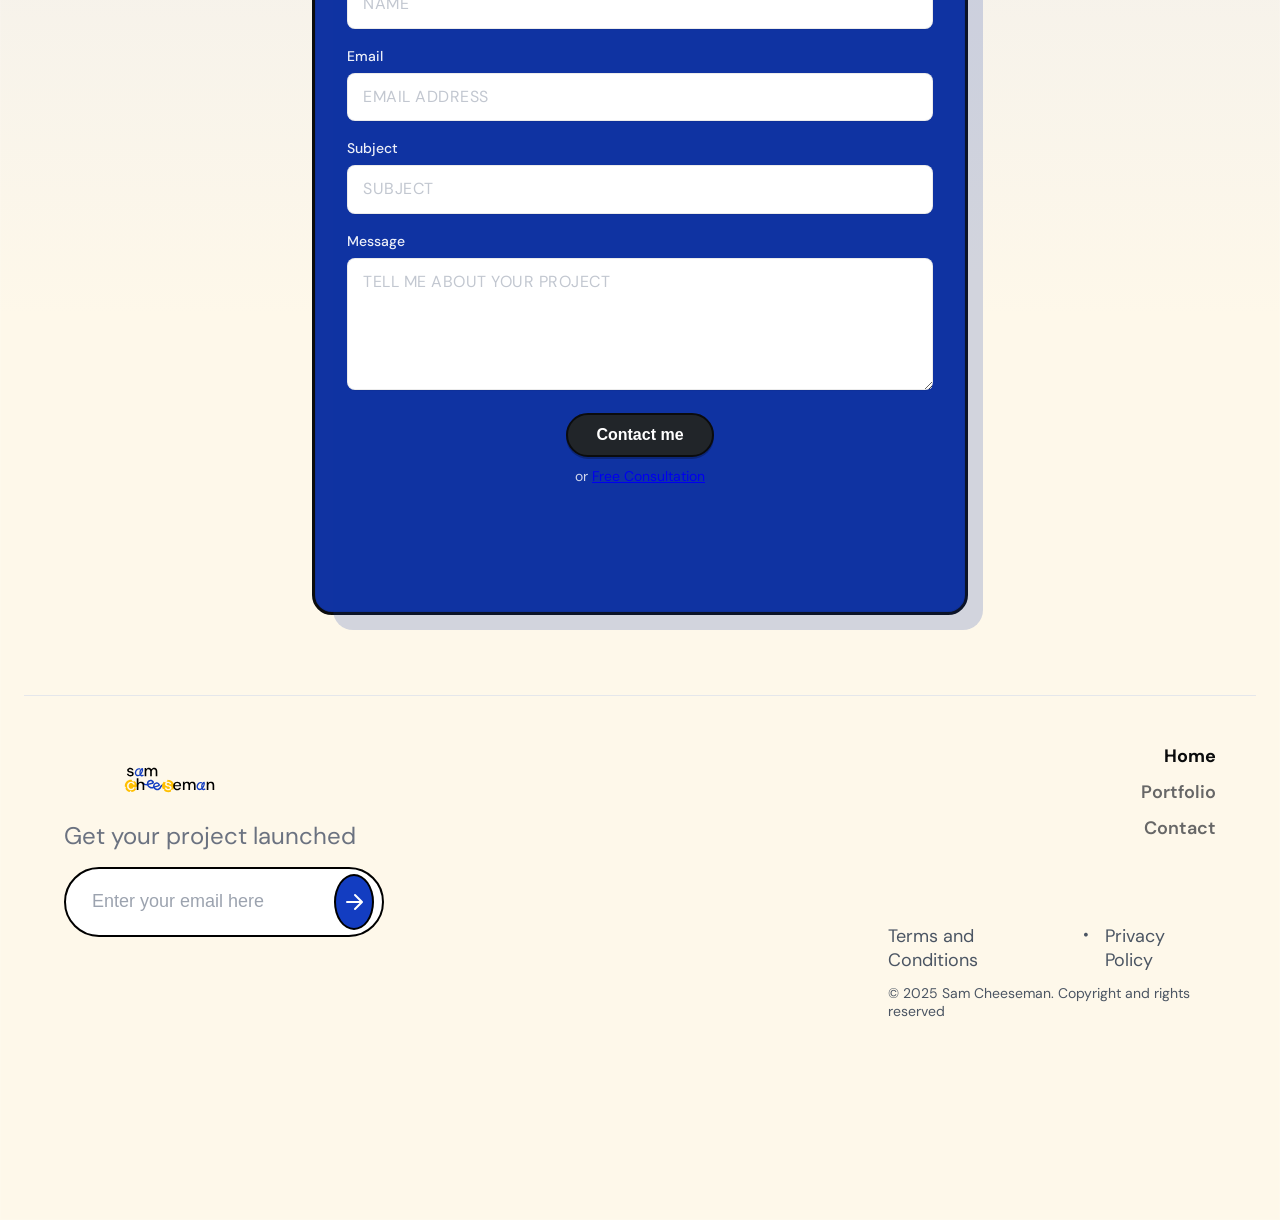
==== commit 0a8717c8: "Added PHP form sending and optimised for PageSpeed web and desktop." ====
--- a/index.html
+++ b/index.html
@@ -3,6 +3,8 @@
 <head>
     <meta charset="UTF-8">
     <meta name="viewport" content="width=device-width, initial-scale=1.0">
+    <link rel="preconnect" href="https://fonts.googleapis.com">
+    <link rel="preconnect" href="https://fonts.gstatic.com" crossorigin>
     <link href="https://fonts.googleapis.com/css2?family=DM+Sans:wght@200;400;500;700&family=DM+Mono&display=swap" rel="stylesheet">
     <link rel="stylesheet" href="styles.css">
     <title>Sam Cheeseman - Freelance Creative Director</title>
@@ -13,15 +15,15 @@
   <div class="navbar-container">
     <div class="logo">
       <a href="/">
-        <img src="images/Logo.svg" alt="Sam Cheeseman">
+        <img src="images/Logo.svg" alt="Sam Cheeseman" width="211" height="72" decoding="async" loading="eager">
       </a>
     </div>
 
     <!-- give nav-links an id for CSS/JS targeting -->
     <div class="nav-links" id="primary-nav">
-      <a href="/">Home</a>
-      <a href="#portfolio">Portfolio</a>
-      <a href="#contact">Contact</a>
+     <a href="/">Home</a>
+      <a href="/portfolio.html">Portfolio</a>
+      <a href="/contact.html">Contact</a>
     </div>
 
     <!-- Mobile menu button -->
@@ -39,28 +41,28 @@
       <h1>
   <span>Big Ideas.</span>
   <span>Sharp Copy.</span>
-  <span>Seamless Growth.</span>
+  <span>Killer Scripts.</span>
 </h1>
 </h1>
 <div class="hero-p-container">
-<p>Hi, I’m Sam. I specialise in brand storytelling, scripts and and concepts.</p>
+<p>Hi, I'm Sam Cheeseman. I'm a Freelance Creative Director, Copywriter and Creative Strategist. I also play the spoons.</p>
 </div>      
 <div class="hero-buttons">
   <a href="#contact" class="button">Contact Me</a>
-  <a href="#portfolio" class="button secondary">See Work</a>
+  <a href="samcheeseman.com/portfolio.html" class="button secondary">See Work</a>
 </div>
     </div>
     <div class="hero-image">
-         <img src="images/Profile Image/image_illo.svg" alt="Sam Cheeseman's Logo" class="images/Profile Image/hero-illo.svg">
+         <img src="images/Profile Image/image_illo.svg" alt="Illustration of Sam Cheeseman" class="hero-illo" width="900" height="900" fetchpriority="high" decoding="async" loading="eager">
     </div>
   </div>
 </section>
 
 <section class="clients">
   <div class="clients-container">
-    <h2>I work with these guys</h2>
+    <h2>Trusted by</h2>
 <div class="client-logos">
-  <img src="images/logo-combo/logo-combo5.png" alt="Client Logos, inc. Visa, BBDO, NatGeo, Infiniti, Barbie, SCB">
+  <img src="images/logo-combo/logo-combo5.png" alt="Client Logos, inc. Visa, BBDO, NatGeo, Infiniti, Barbie, SCB" width="1600" height="500" decoding="async" loading="lazy">
       <!-- Add more as needed -->
     </div>
   </div>
@@ -68,23 +70,23 @@
 
    <section class="services">
   <div class="services-container">
-    <h2>How I support my clients all over the world</h2>
-    <h4>Whether its' developing an unforgettable campaign, penning a striking script, or adding spark to your pitch: I'll provide the top-tier creative your project deserves.</h4>
+    <h2>What I do</h2>
+    <h4>I create campaigns, shape ideas and sharpen scripts for the world's biggest brands and agencies. I'm the guy they bring in when something needs thinking through, writing down or shaping up.</h4>
     <div class="service-cards">
       <div class="service-card blue">
         <img src="images/carousel illustrations/icon_1.svg" alt="Product Launch Illustration">
-        <h3>Product Launch Strategy & Execution</h3>
-        <p>I’ll craft a winning strategy and big idea for your product launch, develop all assets, and manage design to ensure a seamless and impactful debut.</p>
+        <h3>Campaigns & Concepts</h3>
+        <p>Coming from a 4A creative leadership background, I craft killer, sellable concepts that clients love.</p>
       </div>
       <div class="service-card yellow">
         <img src="images/carousel illustrations/icon_2.svg" alt="Omni-Channel Growth Illustration">
-        <h3>Omni-Channel Growth</h3>
-        <p>I’ll grow your company across all channels, mastering every detail while ensuring every effort aligns with your overarching brand vision and big idea.</p>
+        <h3>Scripts & Content</h3>
+        <p>I've managed the regional social channels for brands such as Visa, AIA and Mercedes-Benz. And I'm a specialist scriptwriter who has written for... almost everyone.</p>
       </div>
       <div class="service-card red">
         <img src="images/carousel illustrations/icon_3.svg" alt="Brand Audit Illustration">
-        <h3>Brand Audit & Marketing Upgrade</h3>
-        <p>Through a comprehensive brand audit, I’ll redefine your existing marketing materials to better resonate with your audience and elevate your brand’s appeal.</p>
+        <h3>Brand Consultancy</h3>
+        <p>I help entrepreneurs to define their brand, find their tone of voice and develop killer marketing strategies.</p>
       </div>
     </div>
   
@@ -96,7 +98,7 @@
     <!-- Featured case -->
     <article class="fw-feature video-trigger" data-video-src="https://www.youtube-nocookie.com/embed/x796uB00GUM?autoplay=1&rel=0" aria-label="Watch Infiniti — Luxury Should Be Lived In" role="button" tabindex="0">
       <div class="fw-media">
-        <img alt="Infiniti — Luxury Should Be Lived In" src="images/portfolio/infiniti-kv3.jpg">
+        <img alt="Infiniti — Luxury Should Be Lived In" src="images/portfolio/infiniti-kv3.jpg" width="1600" height="900" decoding="async" loading="eager" fetchpriority="high">
       </div>
       <div class="fw-meta">
         <h3>Infiniti — Luxury Should Be Lived In</h3>
@@ -110,7 +112,7 @@
     <div class="fw-grid">
     <article class="fw-card video-trigger" data-video-src="https://www.youtube-nocookie.com/embed/_oNp5-4Ia68?autoplay=1&rel=0" aria-label="Watch National Geographic — Oceans Tomorrow" role="button" tabindex="0">
       <div class="fw-media">
-        <img alt="National Geographic — Oceans Tomorrow" src="images/portfolio/natgeo-kv.jpg">
+        <img alt="National Geographic — Oceans Tomorrow" src="images/portfolio/natgeo-kv.jpg" width="1600" height="900" decoding="async" loading="lazy">
       </div>
       <h4>National Geographic — Oceans Tomorrow</h4>
       <p>Docu short. Script + narrative arc.</p>
@@ -120,7 +122,7 @@
     
     <article class="fw-card video-trigger" data-video-src="https://player.vimeo.com/video/889055420?fl=pl&fe=vl" aria-label="Watch Tatler × SCB — A Night of Exploration" role="button" tabindex="0">
       <div class="fw-media">
-        <img alt="Tatler × SCB — A Night of Exploration" src="images/portfolio/standardchartered-kv1.jpg">
+        <img alt="Tatler × SCB — A Night of Exploration" src="images/portfolio/standardchartered-kv1.jpg" width="1600" height="900" decoding="async" loading="lazy">
       </div>
       <h4>Tatler × SCB — A Night of Exploration</h4>
       <p>Event Film. Script & Creative Development.</p>
@@ -130,7 +132,7 @@
     
     <article class="fw-card video-trigger" data-video-src="https://www.youtube-nocookie.com/embed/j8qupuxwKJU?autoplay=1&rel=0" aria-label="Watch Barbie — The Power of Play" role="button" tabindex="0">
       <div class="fw-media">
-        <img alt="Barbie — The Power of Play" src="images/portfolio/barbie-powerofplay.jpg">
+        <img alt="Barbie — The Power of Play" src="images/portfolio/barbie-powerofplay.jpg" width="1600" height="900" decoding="async" loading="lazy">
       </div>
       <h4>Barbie — The Power of Play</h4>
       <p>APAC Campaign. Big Idea, Concept &amp; Social.</p>
@@ -151,11 +153,12 @@
         <div class="rtb-box">
           <h2>Why You Can Count On Me</h2>
           <ul>
-            <li>Over a decade in marketing & advertising</li>
-            <li>Created multiple award–winning campaigns for the world’s biggest brands</li>
+             <li>Selected from the top 1% of creatives for BBDO's <em>Rising Stars</em> program</li>
+            <li>12+ years experience in marketing & advertising</li>
+            <li>Multiple award–winning campaigns for the world’s biggest brands</li>
             <li>4A agency background</li>
-            <li>Worked both agency and client–side</li>
-            <li>Selected from the top 1% of creatives for BBDO's <em>Rising Stars</em> program</li>
+            <li>Former brand manager</li>
+        
           </ul>
         
       </div>
@@ -166,27 +169,27 @@
     
       <div class="testimonial">
         <div class="testimonial-inner">
-          <img class="stars" src="images/stars.svg" alt="5 stars">
+          <img class="stars" src="images/stars.svg" alt="5 stars" width="142" height="26" decoding="async" loading="lazy">
           <p class="testimonial-quote">“Anyone who’s had the privilege to collaborate with Sam knows they’ve worked with the best.”</p>
-          <p class="testimonial-name">T. Boonyanate</p>
+          <p class="testimonial-name">– Thasorn Boonyanate</p>
           <p class="testimonial-role">Chief Creative Officer @ BBDO Bangkok</p>
         </div>
       </div>
     
       <div class="testimonial">
         <div class="testimonial-inner">
-          <img class="stars" src="images/stars.svg" alt="5 stars">
+          <img class="stars" src="images/stars.svg" alt="5 stars" width="142" height="26" decoding="async" loading="lazy">
           <p class="testimonial-quote">“His writing is diverse, adaptable and highly creative. Oh, and he’s an incredibly nice guy, too.”</p>
-          <p class="testimonial-name">D. Barron-Tan</p>
+          <p class="testimonial-name">– Damien Barron-Tan</p>
           <p class="testimonial-role">CEO @ Carbon</p>
         </div>
       </div>
     
       <div class="testimonial">
         <div class="testimonial-inner">
-          <img class="stars" src="images/stars.svg" alt="5 stars">
+          <img class="stars" src="images/stars.svg" alt="5 stars" width="142" height="26" decoding="async" loading="lazy">
           <p class="testimonial-quote">“Sam presents work that pushes boundaries… His work was exciting to pitch to clients.”</p>
-          <p class="testimonial-name">R. Hiranand</p>
+          <p class="testimonial-name">– Raje Hiranand</p>
           <p class="testimonial-role">Snr Marketing Manager @ CASETiFY</p>
         </div>
       </div>
@@ -232,7 +235,7 @@
         <div class="footer__left">
           <a href="/" class="footer__logo">
             <!-- DO NOT ALTER LOGO SIZE -->
-            <img src="images/Logo.svg" alt="Sam Cheeseman" class="logo-footer">
+            <img src="images/Logo.svg" alt="Sam Cheeseman" class="logo-footer" width="211" height="72" decoding="async" loading="lazy">
           </a>
   
           <p class="footer__cta">Get your project launched</p>
@@ -281,9 +284,20 @@
           <path stroke-linecap="round" stroke-linejoin="round" stroke-width="2" d="M6 18L18 6M6 6l12 12"/>
         </svg>
       </button>
+      <button type="button" id="portfolioVideoPrev" class="video-modal__arrow video-modal__arrow--prev" aria-label="Previous video" hidden>
+        <svg viewBox="0 0 24 24" fill="none" stroke="currentColor" aria-hidden="true">
+          <path stroke-linecap="round" stroke-linejoin="round" stroke-width="2" d="M15 19l-7-7 7-7"/>
+        </svg>
+      </button>
+      <button type="button" id="portfolioVideoNext" class="video-modal__arrow video-modal__arrow--next" aria-label="Next video" hidden>
+        <svg viewBox="0 0 24 24" fill="none" stroke="currentColor" aria-hidden="true">
+          <path stroke-linecap="round" stroke-linejoin="round" stroke-width="2" d="M9 5l7 7-7 7"/>
+        </svg>
+      </button>
       <div class="video-modal__frame">
         <iframe id="portfolioVideoFrame" src="" title="Featured work video player" allow="accelerometer; autoplay; clipboard-write; encrypted-media; gyroscope; picture-in-picture" allowfullscreen referrerpolicy="strict-origin-when-cross-origin"></iframe>
       </div>
+      <div class="video-modal__counter" id="portfolioVideoCounter" aria-live="polite"></div>
     </div>
   </div>
 
@@ -325,16 +339,75 @@
   const videoModal = document.getElementById('portfolioVideoModal');
   const videoFrame = document.getElementById('portfolioVideoFrame');
   const videoClose = document.getElementById('portfolioVideoClose');
+  const videoPrev = document.getElementById('portfolioVideoPrev');
+  const videoNext = document.getElementById('portfolioVideoNext');
+  const videoCounter = document.getElementById('portfolioVideoCounter');
   const videoTriggers = document.querySelectorAll('[data-video-src]');
   let lastFocusedElement = null;
+  let videoPlaylist = [];
+  let currentVideoIndex = 0;
 
   if (!videoModal || !videoFrame || !videoTriggers.length) {
     return;
   }
 
-  function openVideoModal(src) {
+  function parseSources(raw) {
+    if (!raw) return [];
+    const trimmed = raw.trim();
+    if (trimmed.startsWith('[')) {
+      try {
+        const parsed = JSON.parse(trimmed);
+        return Array.isArray(parsed) ? parsed.map(normalizeUrl) : [];
+      } catch (error) {
+        console.warn('Could not parse video source list', error);
+        return [];
+      }
+    }
+    if (trimmed.includes('|')) {
+      return trimmed.split('|').map(part => normalizeUrl(part.trim())).filter(Boolean);
+    }
+    if (trimmed.includes(',')) {
+      return trimmed.split(',').map(part => normalizeUrl(part.trim())).filter(Boolean);
+    }
+    return [normalizeUrl(trimmed)];
+  }
+
+  function setVideo(index) {
+    if (!videoPlaylist.length) {
+      return;
+    }
+    currentVideoIndex = index;
+    videoFrame.src = videoPlaylist[currentVideoIndex];
+    updateControls();
+  }
+
+  function normalizeUrl(url) {
+    if (!url) return '';
+    return url.replace(/&amp;/g, '&').replace(/\s+/g, '');
+  }
+
+  function updateControls() {
+    const multi = videoPlaylist.length > 1;
+    if (videoPrev) {
+      videoPrev.hidden = !multi;
+      videoPrev.disabled = currentVideoIndex === 0;
+    }
+    if (videoNext) {
+      videoNext.hidden = !multi;
+      videoNext.disabled = currentVideoIndex === videoPlaylist.length - 1;
+    }
+    if (videoCounter) {
+      videoCounter.textContent = multi ? `${currentVideoIndex + 1} / ${videoPlaylist.length}` : '';
+    }
+  }
+
+  function openVideoModal(rawSources) {
     lastFocusedElement = document.activeElement;
-    videoFrame.src = src;
+    videoPlaylist = parseSources(rawSources);
+    if (!videoPlaylist.length) {
+      return;
+    }
+    setVideo(0);
     videoModal.classList.add('is-visible');
     videoModal.setAttribute('aria-hidden', 'false');
     document.body.classList.add('overflow-hidden');
@@ -349,6 +422,9 @@
     videoModal.setAttribute('aria-hidden', 'true');
     document.body.classList.remove('overflow-hidden');
     videoFrame.src = '';
+    videoPlaylist = [];
+    currentVideoIndex = 0;
+    updateControls();
 
     if (lastFocusedElement && typeof lastFocusedElement.focus === 'function') {
       lastFocusedElement.focus();
@@ -388,9 +464,36 @@
     closeVideoModal();
   });
 
+  videoPrev?.addEventListener('click', function() {
+    if (currentVideoIndex > 0) {
+      setVideo(currentVideoIndex - 1);
+    }
+  });
+
+  videoNext?.addEventListener('click', function() {
+    if (currentVideoIndex < videoPlaylist.length - 1) {
+      setVideo(currentVideoIndex + 1);
+    }
+  });
+
   document.addEventListener('keydown', function(event) {
     if (event.key === 'Escape' && videoModal.classList.contains('is-visible')) {
       closeVideoModal();
+      return;
+    }
+
+    if (!videoModal.classList.contains('is-visible') || videoPlaylist.length <= 1) {
+      return;
+    }
+
+    if (event.key === 'ArrowLeft' && currentVideoIndex > 0) {
+      event.preventDefault();
+      setVideo(currentVideoIndex - 1);
+    }
+
+    if (event.key === 'ArrowRight' && currentVideoIndex < videoPlaylist.length - 1) {
+      event.preventDefault();
+      setVideo(currentVideoIndex + 1);
     }
   });
 })();
--- a/styles.css
+++ b/styles.css
@@ -39,6 +39,48 @@
 .video-modal__dialog {
   position: relative;
   width: min(90vw, 960px);
+}
+
+.video-modal__arrow {
+  position: absolute;
+  top: 50%;
+  transform: translateY(-50%);
+  background: rgba(17, 24, 39, 0.75);
+  border: none;
+  color: #fff;
+  width: 44px;
+  height: 44px;
+  border-radius: 9999px;
+  display: flex;
+  align-items: center;
+  justify-content: center;
+  cursor: pointer;
+  transition: background 0.2s ease, opacity 0.2s ease;
+  z-index: 2;
+}
+
+.video-modal__arrow[disabled] {
+  opacity: 0.35;
+  cursor: default;
+  pointer-events: none;
+}
+
+.video-modal__arrow svg {
+  width: 22px;
+  height: 22px;
+}
+
+.video-modal__arrow--prev {
+  left: 12px;
+}
+
+.video-modal__arrow--next {
+  right: 12px;
+}
+
+.video-modal__arrow:hover,
+.video-modal__arrow:focus {
+  background: rgba(17, 24, 39, 0.95);
 }
 
 .video-modal__frame {
@@ -82,9 +124,25 @@
   opacity: 0.8;
 }
 
+.video-modal__counter {
+  margin-top: 16px;
+  text-align: center;
+  font-size: 0.95rem;
+  color: #f3f4f6;
+  letter-spacing: 0.05em;
+}
+
 @media (max-width: 640px) {
   .video-modal {
     padding: 16px;
+  }
+
+  .video-modal__arrow--prev {
+    left: 4px;
+  }
+
+  .video-modal__arrow--next {
+    right: 4px;
   }
 
   .video-modal__close {
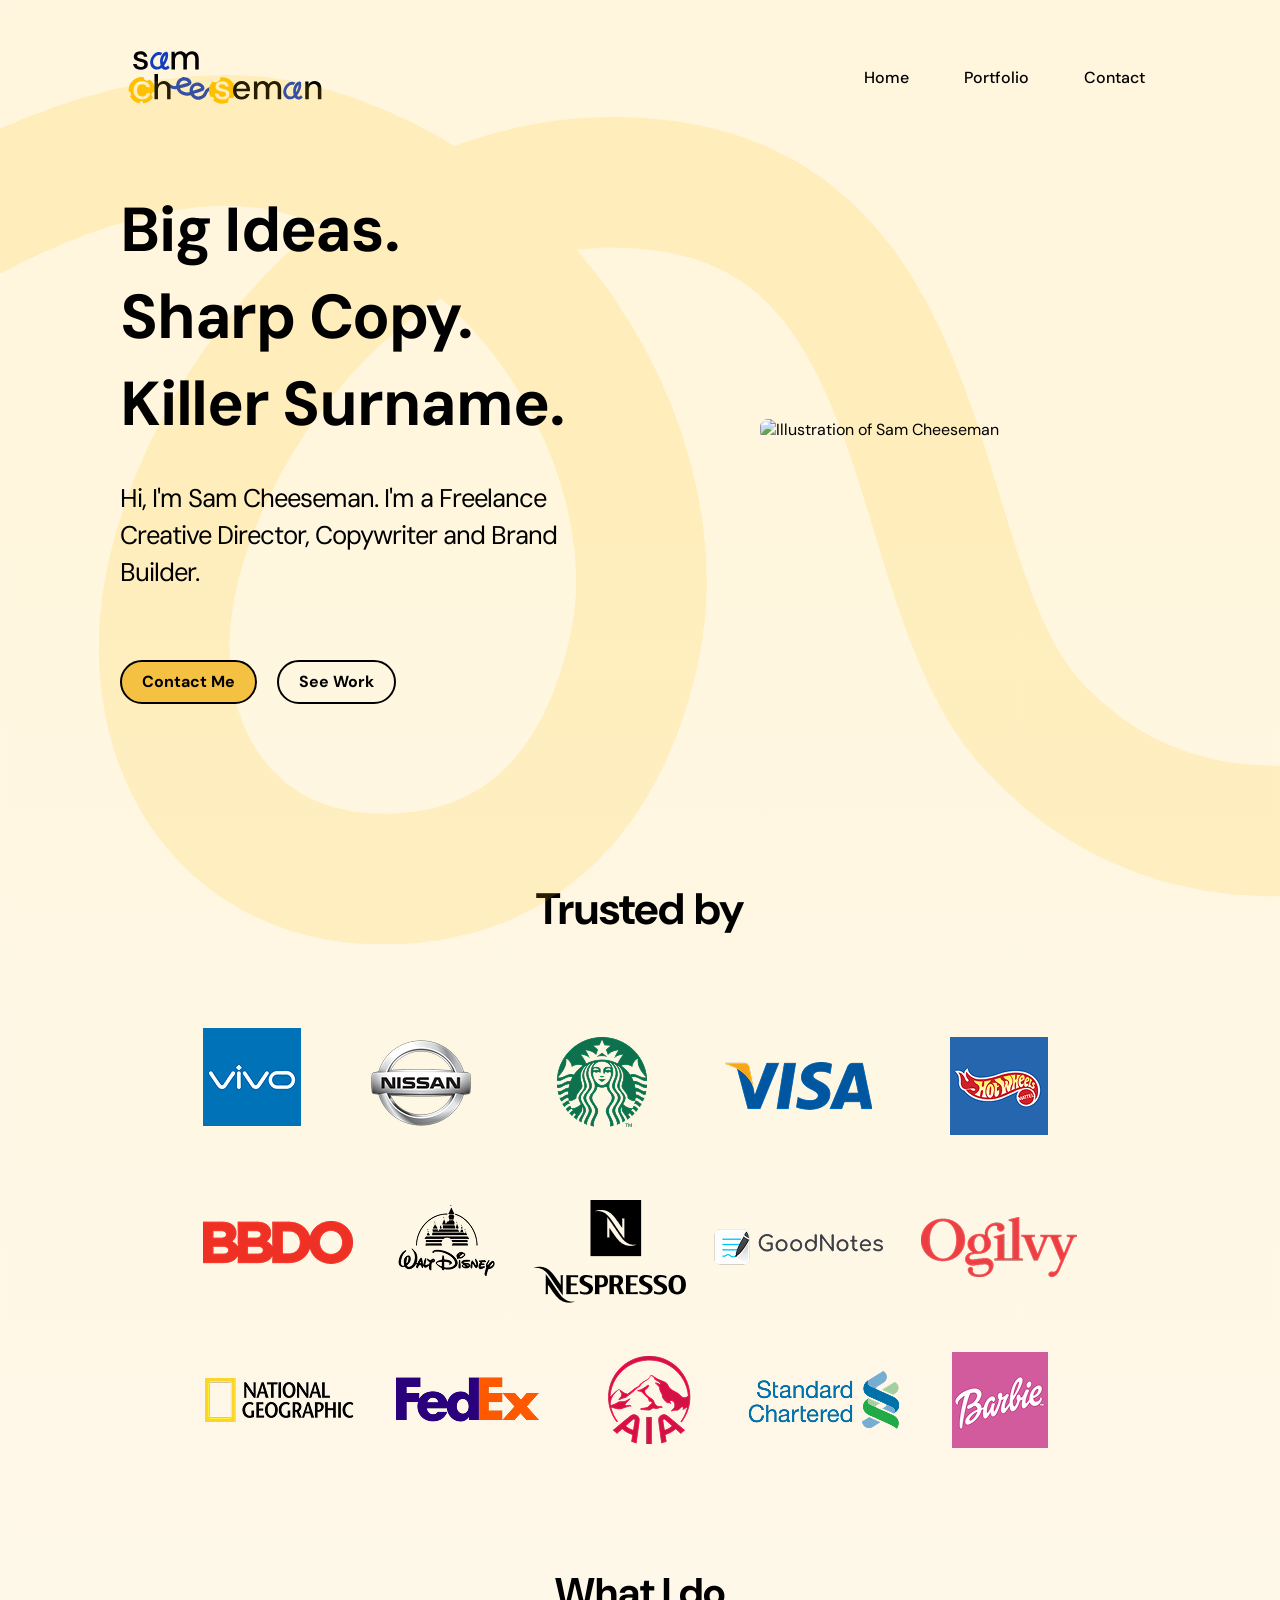
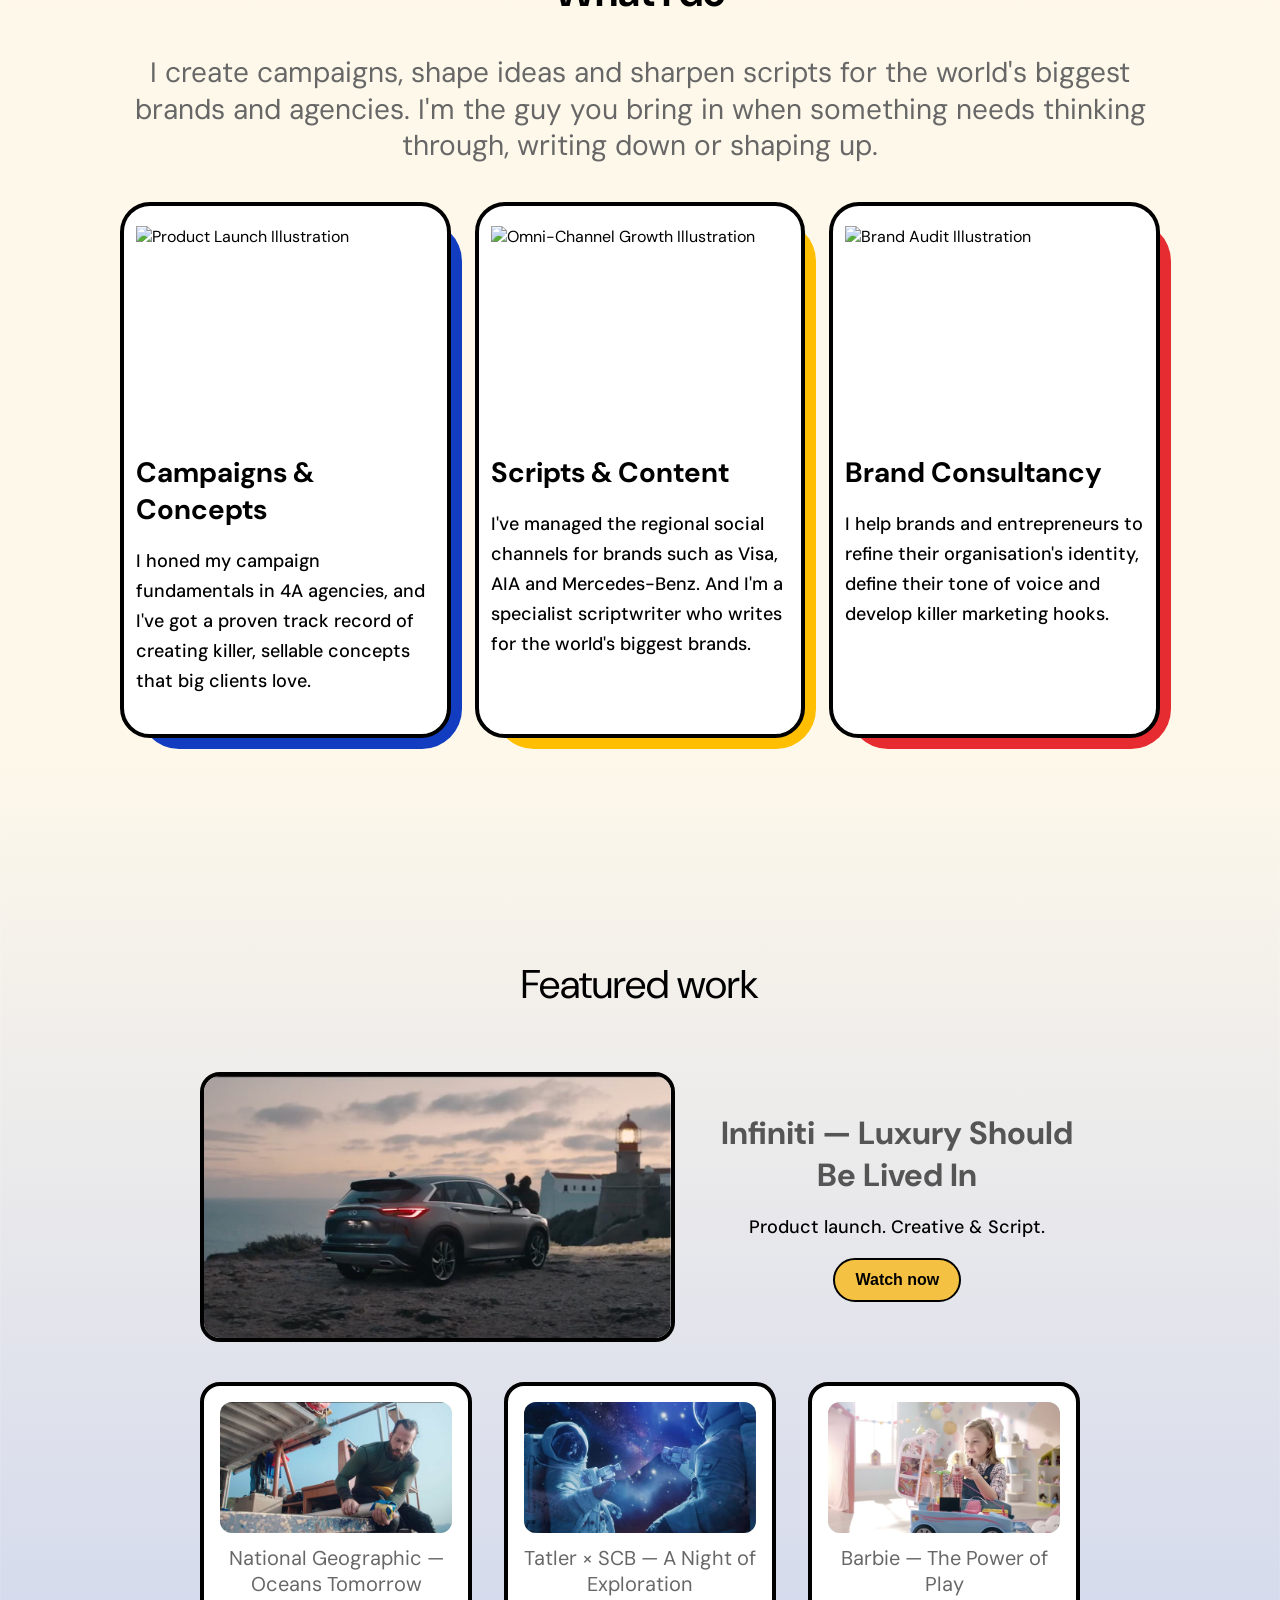
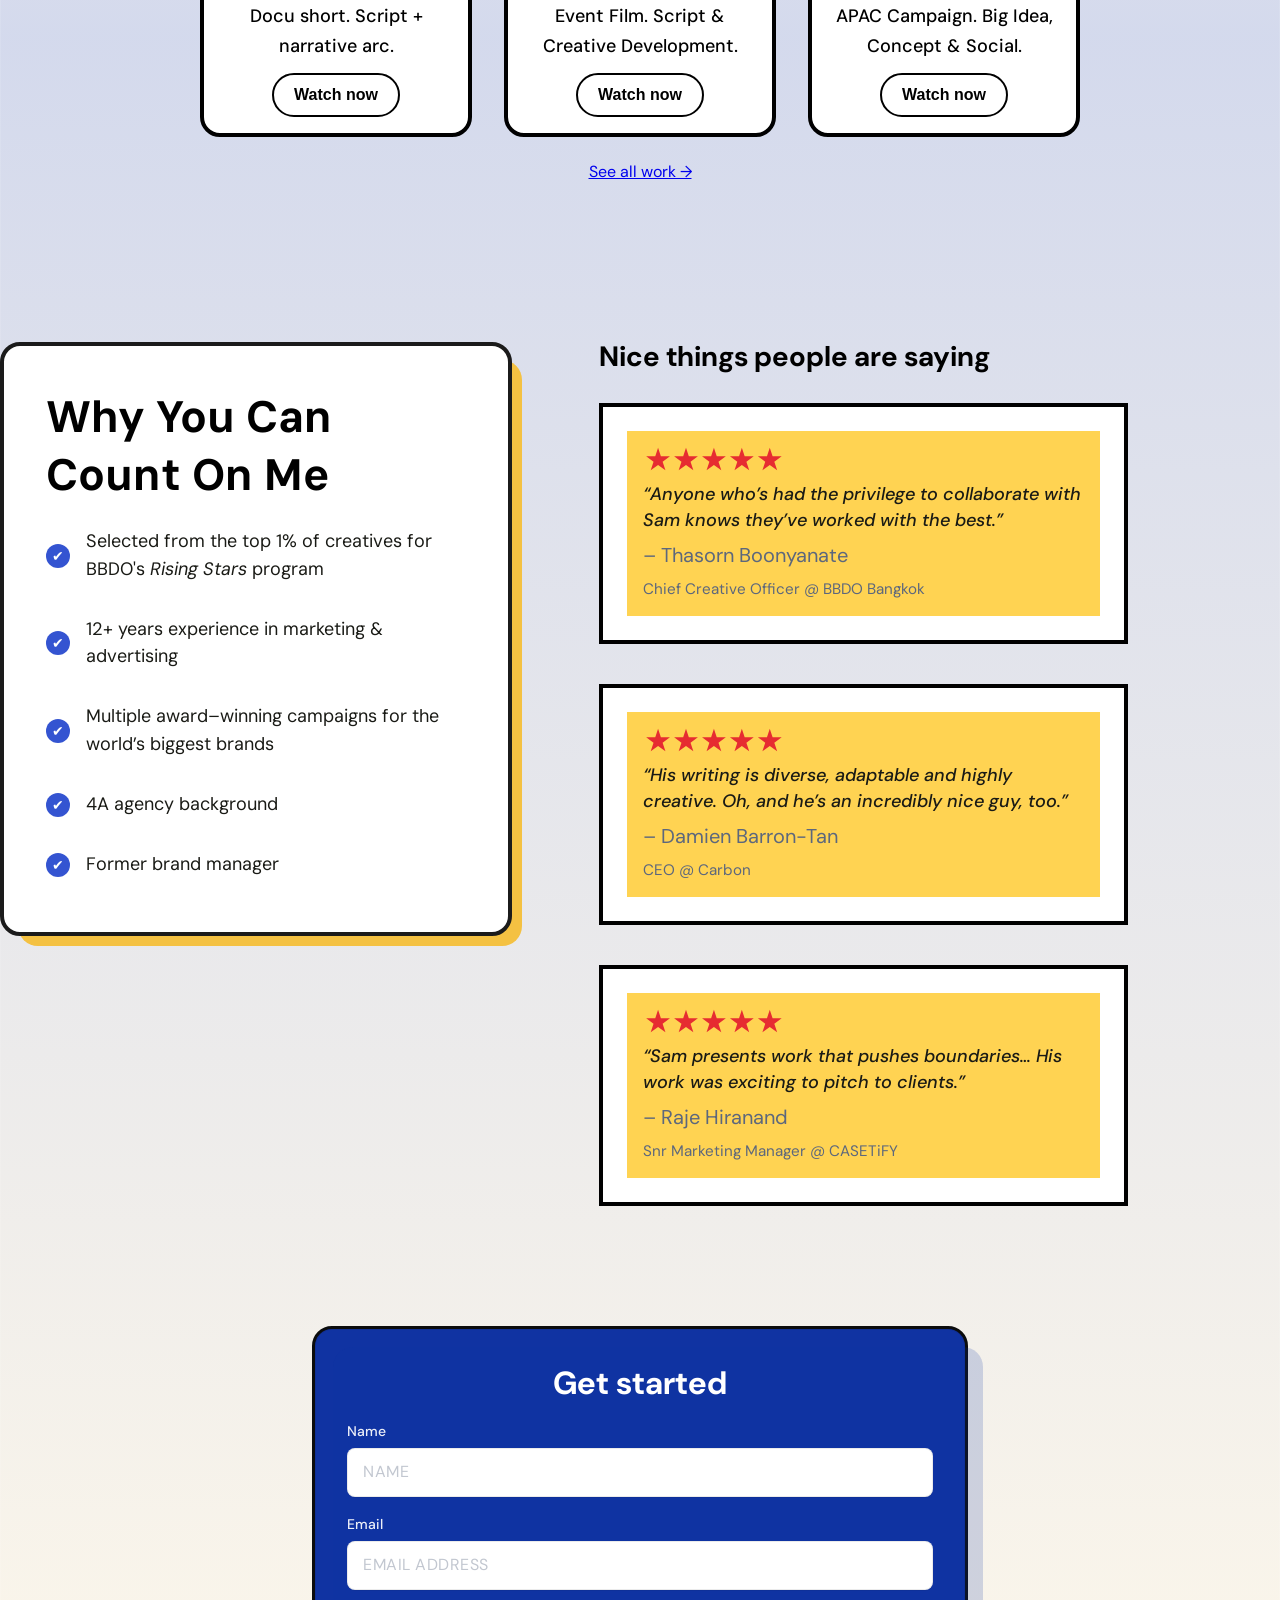
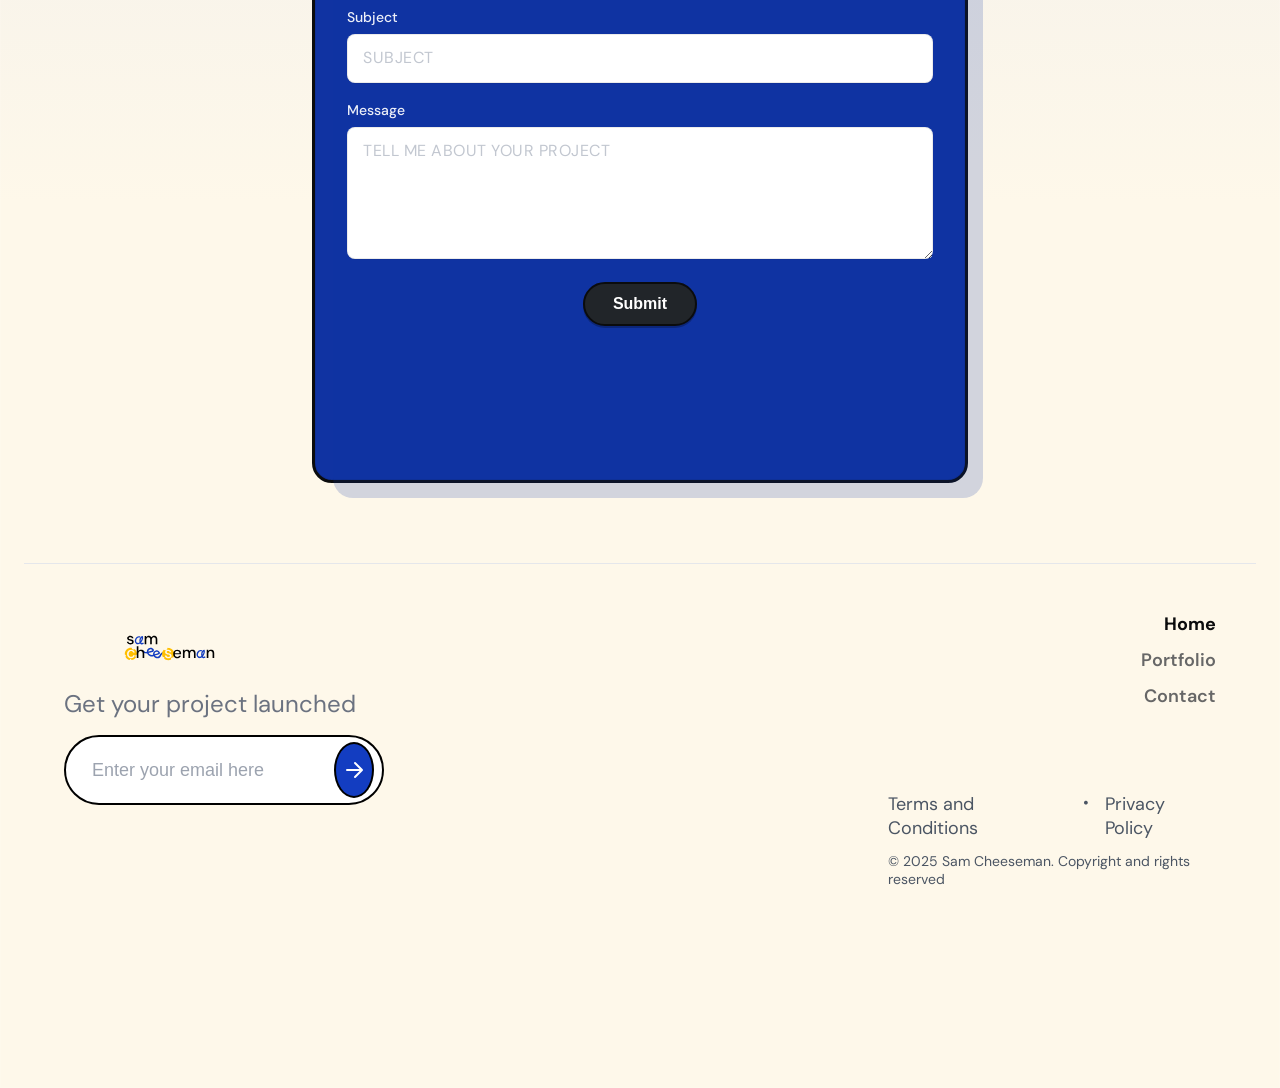
==== commit 43e8388f: "Fixed logo not appearing on contact and portfolio pages." ====
--- a/index.html
+++ b/index.html
@@ -41,11 +41,11 @@
       <h1>
   <span>Big Ideas.</span>
   <span>Sharp Copy.</span>
-  <span>Killer Scripts.</span>
+  <span>Killer Surname.</span>
 </h1>
 </h1>
 <div class="hero-p-container">
-<p>Hi, I'm Sam Cheeseman. I'm a Freelance Creative Director, Copywriter and Creative Strategist. I also play the spoons.</p>
+<p>Hi, I'm Sam Cheeseman. I'm a Freelance Creative Director, Copywriter and Brand Builder.</p>
 </div>      
 <div class="hero-buttons">
   <a href="#contact" class="button">Contact Me</a>
@@ -62,7 +62,7 @@
   <div class="clients-container">
     <h2>Trusted by</h2>
 <div class="client-logos">
-  <img src="images/logo-combo/logo-combo5.png" alt="Client Logos, inc. Visa, BBDO, NatGeo, Infiniti, Barbie, SCB" width="1600" height="500" decoding="async" loading="lazy">
+  <img src="images/logo-combo/logo-combo5.png" alt="Client logos including Visa, BBDO, NatGeo, Infiniti, Barbie, SCB" decoding="async" loading="lazy">
       <!-- Add more as needed -->
     </div>
   </div>
@@ -71,22 +71,22 @@
    <section class="services">
   <div class="services-container">
     <h2>What I do</h2>
-    <h4>I create campaigns, shape ideas and sharpen scripts for the world's biggest brands and agencies. I'm the guy they bring in when something needs thinking through, writing down or shaping up.</h4>
+    <h4>I create campaigns, shape ideas and sharpen scripts for the world's biggest brands and agencies. I'm the guy you bring in when something needs thinking through, writing down or shaping up.</h4>
     <div class="service-cards">
       <div class="service-card blue">
         <img src="images/carousel illustrations/icon_1.svg" alt="Product Launch Illustration">
         <h3>Campaigns & Concepts</h3>
-        <p>Coming from a 4A creative leadership background, I craft killer, sellable concepts that clients love.</p>
+        <p>I honed my campaign fundamentals in 4A agencies, and I've got a proven track record of creating  killer, sellable concepts that big clients love.</p>
       </div>
       <div class="service-card yellow">
         <img src="images/carousel illustrations/icon_2.svg" alt="Omni-Channel Growth Illustration">
         <h3>Scripts & Content</h3>
-        <p>I've managed the regional social channels for brands such as Visa, AIA and Mercedes-Benz. And I'm a specialist scriptwriter who has written for... almost everyone.</p>
+        <p>I've managed the regional social channels for brands such as Visa, AIA and Mercedes-Benz. And I'm a specialist scriptwriter who writes for the world's biggest brands.</p>
       </div>
       <div class="service-card red">
         <img src="images/carousel illustrations/icon_3.svg" alt="Brand Audit Illustration">
         <h3>Brand Consultancy</h3>
-        <p>I help entrepreneurs to define their brand, find their tone of voice and develop killer marketing strategies.</p>
+        <p>I help brands and entrepreneurs to refine their organisation's identity, define their tone of voice and develop killer marketing hooks.</p>
       </div>
     </div>
   
@@ -199,17 +199,20 @@
 
 <section class="contact-cta" id="contact">
   <div class="contact-wrap">
-    <form class="contact-card" action="#" method="post" novalidate>
+    <form class="contact-card" action="/contact.php" method="POST" novalidate>
+      <input type="hidden" name="form" value="contact">
+      <input type="hidden" name="_next" value="/contact.html?sent=1">
+      <input type="text" name="_honey" style="display:none">
       <h2 class="contact-title">Get started</h2>
 
       <div class="field">
         <label for="contact-name">Name</label>
-        <input id="contact-name" name="name" type="text" placeholder="NAME" autocomplete="name" />
+        <input id="contact-name" name="name" type="text" placeholder="NAME" autocomplete="name" required />
       </div>
 
       <div class="field">
         <label for="contact-email">Email</label>
-        <input id="contact-email" name="email" type="email" placeholder="EMAIL ADDRESS" autocomplete="email" />
+        <input id="contact-email" name="email" type="email" placeholder="EMAIL ADDRESS" autocomplete="email" required />
       </div>
 
       <div class="field">
@@ -219,14 +222,22 @@
 
       <div class="field">
         <label for="contact-message">Message</label>
-        <textarea id="contact-message" name="message" rows="5" placeholder="TELL ME ABOUT YOUR PROJECT"></textarea>
+        <textarea id="contact-message" name="message" rows="5" placeholder="TELL ME ABOUT YOUR PROJECT" required></textarea>
       </div>
 
       <div class="actions">
-        <button type="submit" class="btn-primary">Contact me</button>
-        <p class="alt">or <a href="#free-consultation">Free Consultation</a></p>
+        <button type="submit" class="btn-primary">Submit</button>
       </div>
     </form>
+    <script>
+    document.querySelectorAll('form.contact-card').forEach(form => {
+      form.addEventListener('submit', function(event) {
+        event.preventDefault();
+        alert('Thanks, your message has been sent successfully.');
+        form.reset();
+      });
+    });
+    </script>
   </div>
   <footer class="footer">
     <div class="footer__container">
@@ -240,14 +251,17 @@
   
           <p class="footer__cta">Get your project launched</p>
   
-          <form class="footer__subscribe" action="#" method="post" novalidate>
+          <form class="footer__subscribe" action="/contact.php" method="POST" novalidate>
             <input
               type="email"
+              name="email"
               placeholder="Enter your email here"
               aria-label="Email address"
               autocomplete="email"
               required
             />
+            <input type="hidden" name="form" value="subscribe">
+            <input type="text" name="_honey" style="display:none">
             <button type="submit" aria-label="Submit email">
               <svg viewBox="0 0 24 24" fill="none" stroke="currentColor" aria-hidden="true">
                 <path d="M5 12h14M13 5l7 7-7 7" stroke-width="2" stroke-linecap="round" stroke-linejoin="round"/>
--- a/styles.css
+++ b/styles.css
@@ -229,6 +229,12 @@
 
 .navbar .logo img {
   width: clamp(140px, 18vw, 250px);
+  height: auto;
+  display: block;
+}
+
+.logo-header {
+  width: clamp(160px, 20vw, 211px);
   height: auto;
   display: block;
 }
